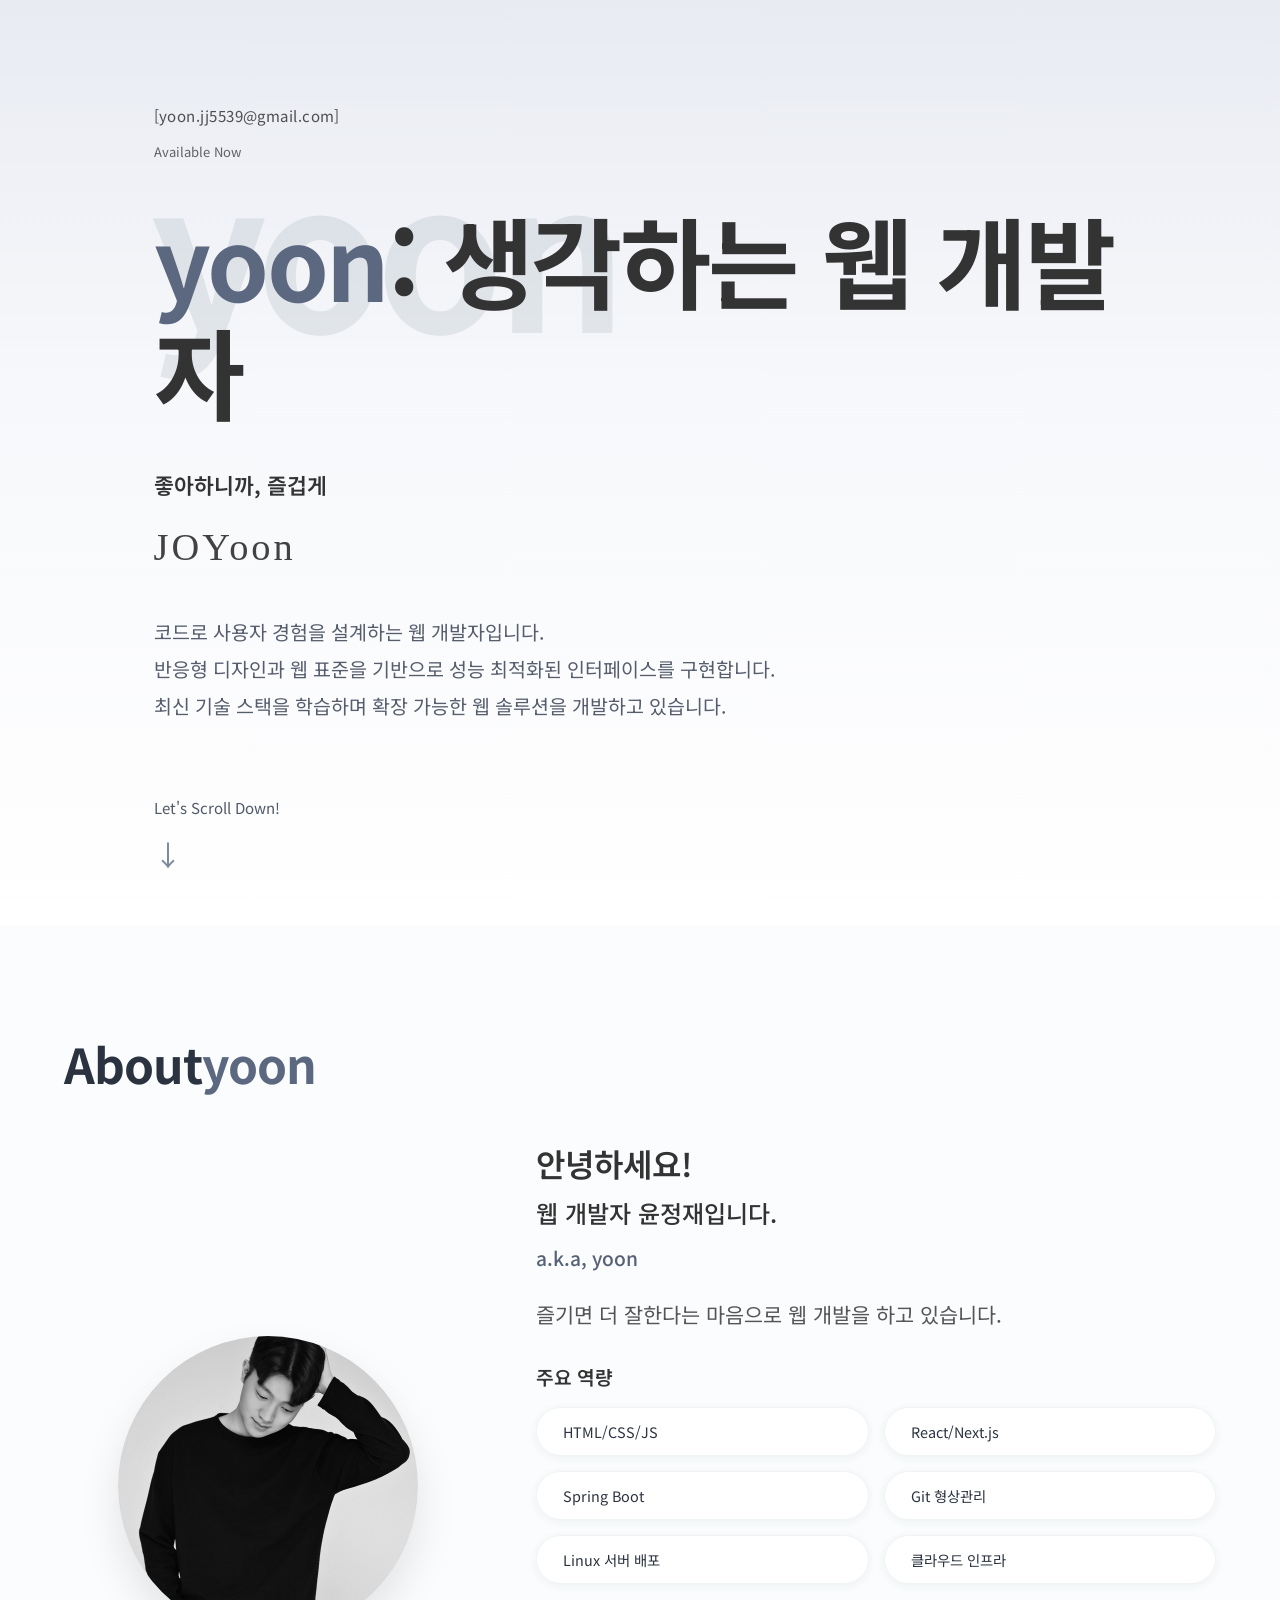
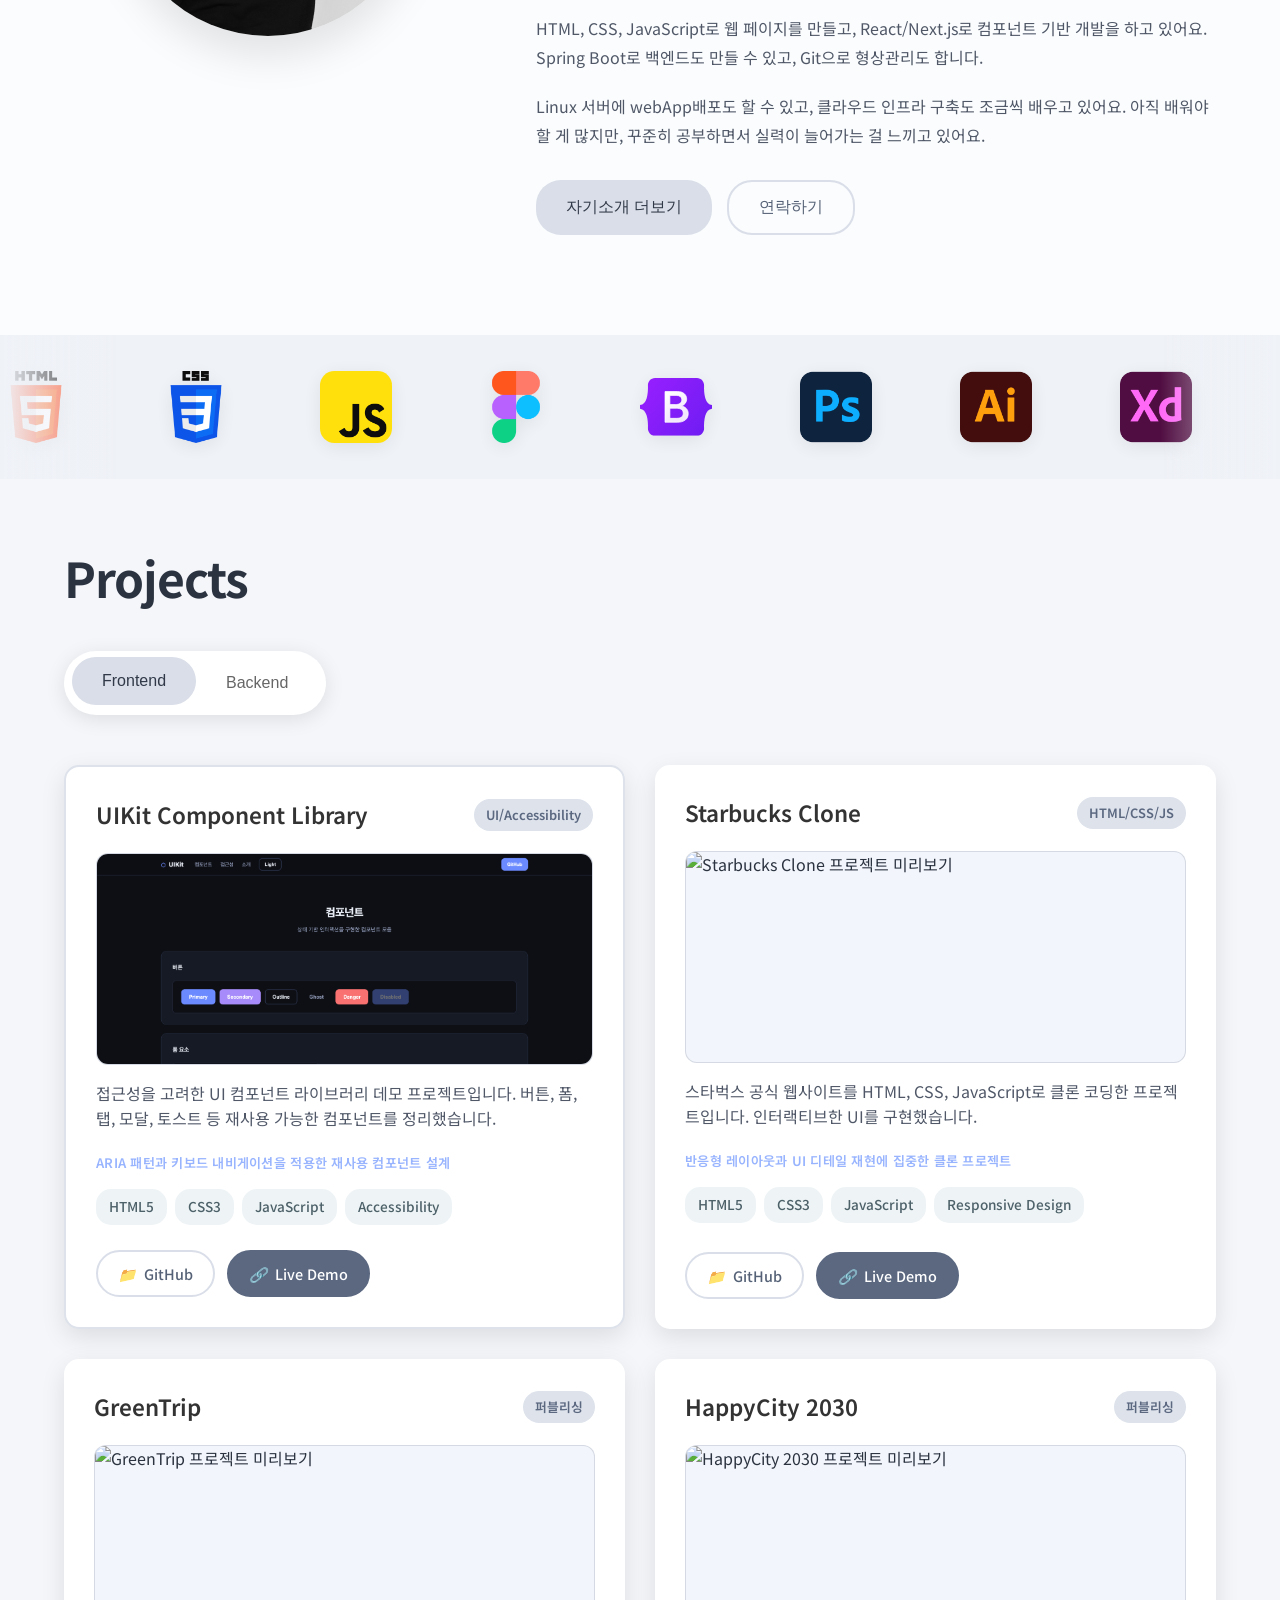
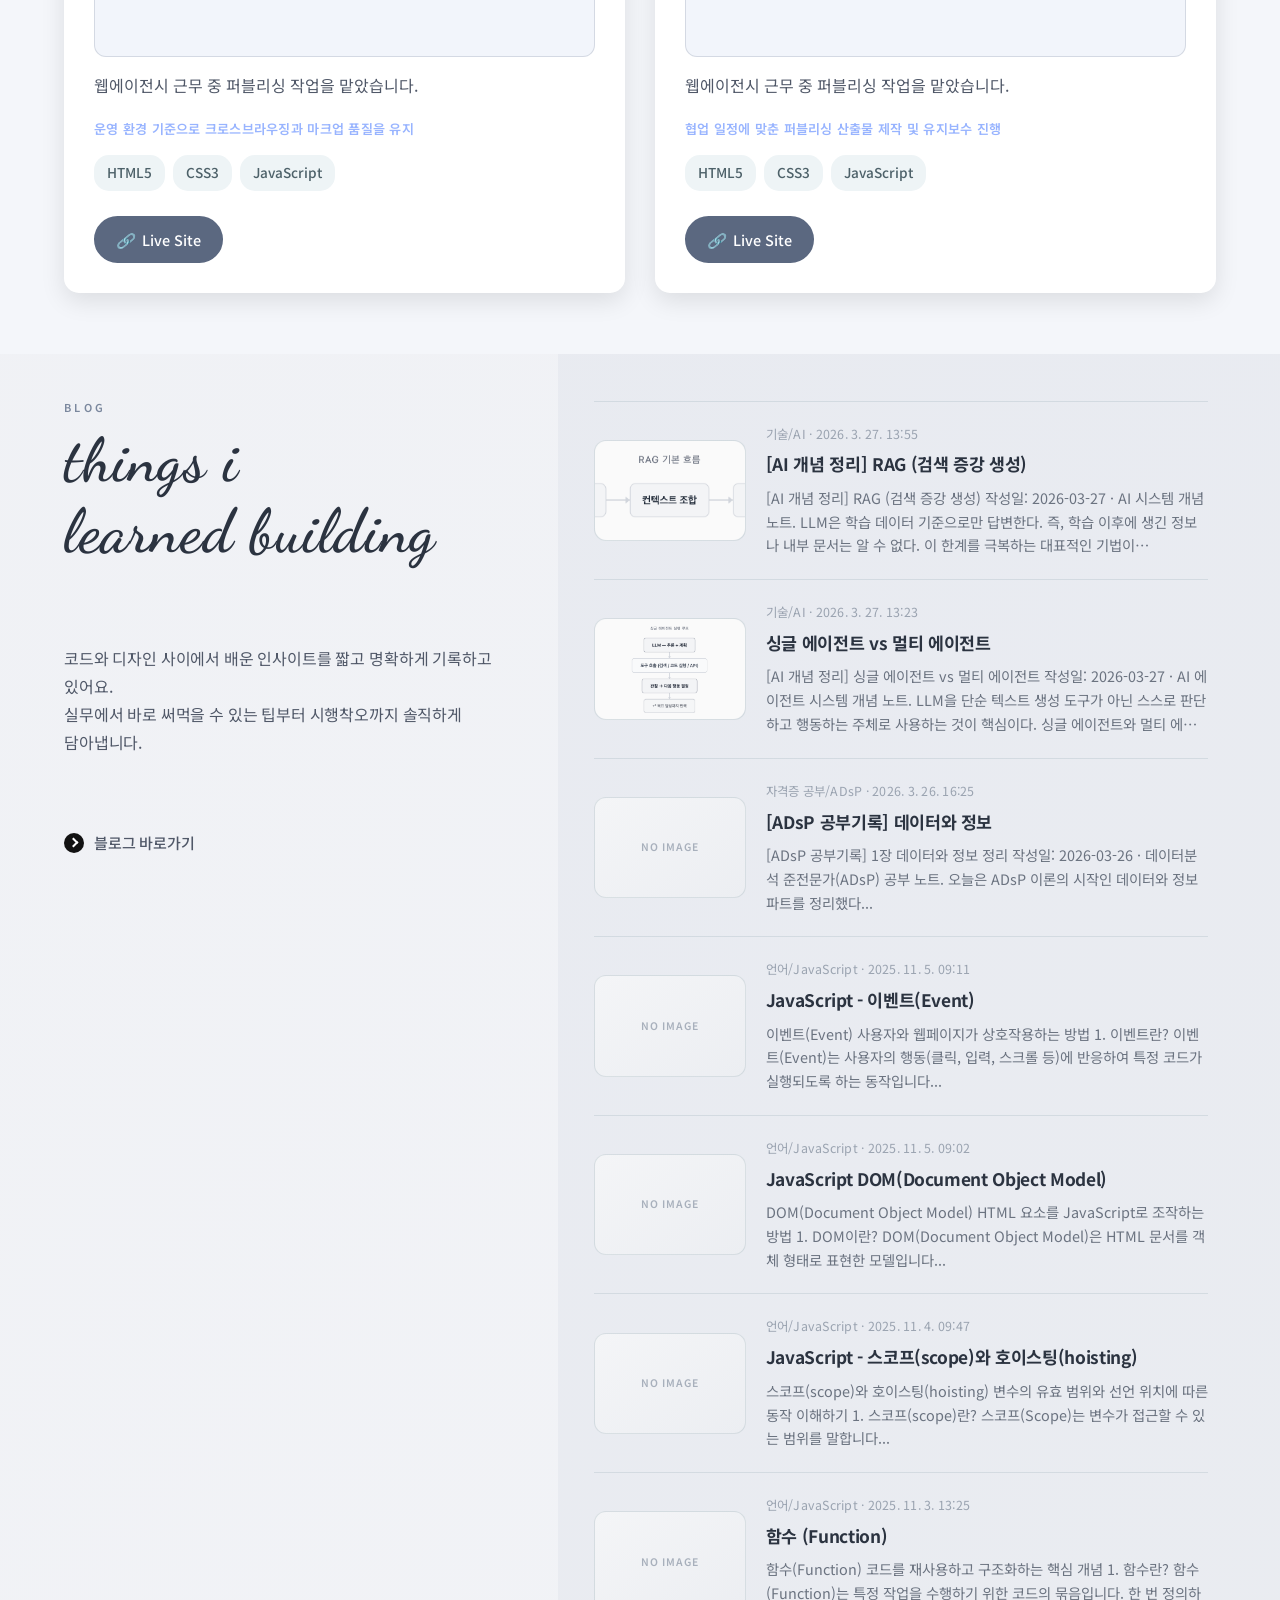
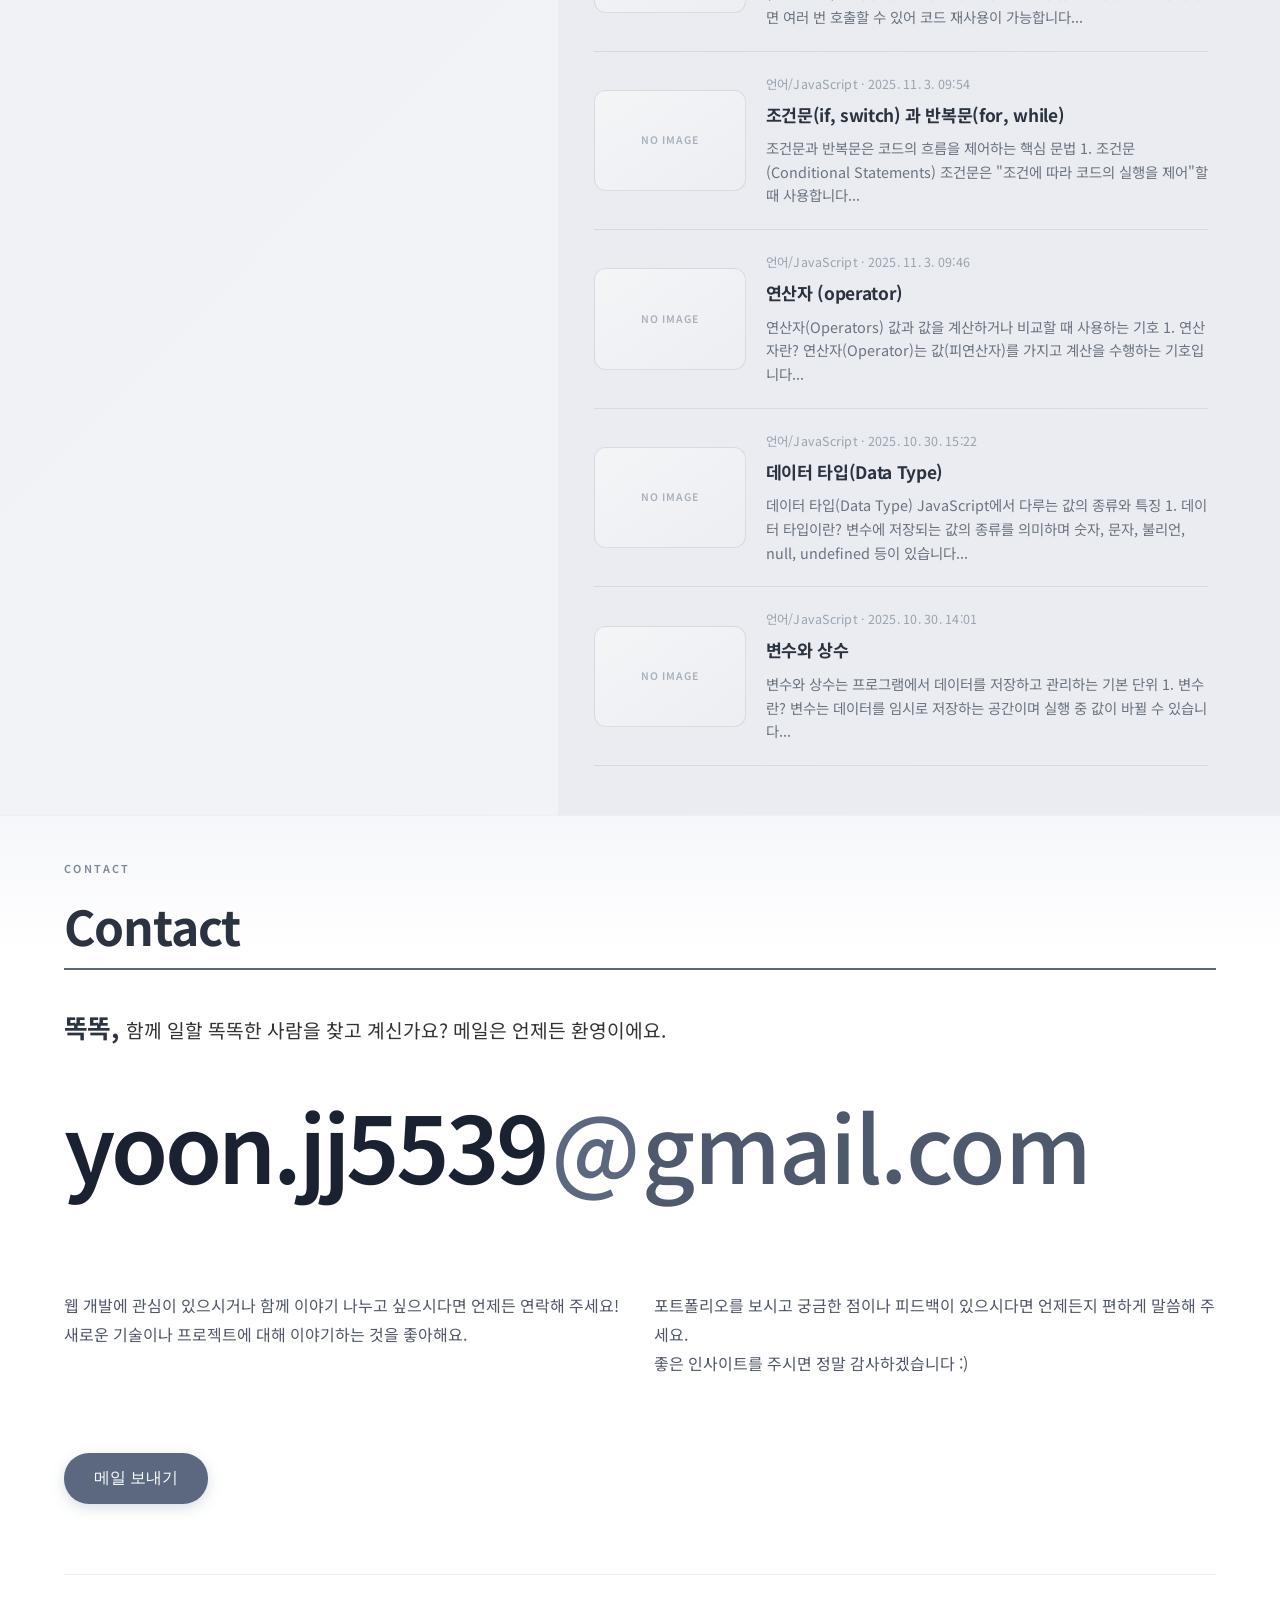
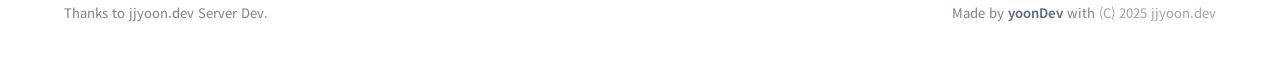
==== index.html @ daaf726d "오타 수정" ====
<!DOCTYPE html>
<html lang="ko">

<head>
  <meta charset="UTF-8">
  <meta name="viewport" content="width=device-width, initial-scale=1.0">
  <title>YoonJJ Web Profile</title>
  <link rel="stylesheet" href="assets/css/reset.css">
  <link rel="stylesheet" href="assets/css/style.css">
  <link
    href="https://fonts.googleapis.com/css2?family=Dancing+Script:wght@500;600;700&family=Noto+Sans+KR:wght@300;400;500;700&family=Playfair+Display:wght@400;600;700&display=swap"
    rel="stylesheet">
</head>

<body>
  <!-- Hero Section -->
  <section class="hero">
    <div class="container">
      <div class="hero-content">
        <div class="email">[yoon.jj5539@gmail.com]</div>
        <div class="availability">Available Now</div>

        <h1 class="main-title">
          <span class="name">yoon</span>: 생각하는 웹 개발자
        </h1>

        <div class="subtitle">
          <strong>좋아하니까, 즐겁게</strong>
          <div class="logo">JOYoon</div>
        </div>

        <p class="description">
          코드로 사용자 경험을 설계하는 웹 개발자입니다.<br>
          반응형 디자인과 웹 표준을 기반으로 성능 최적화된 인터페이스를 구현합니다.<br>
          최신 기술 스택을 학습하며 확장 가능한 웹 솔루션을 개발하고 있습니다.
        </p>

        <div class="scroll-indicator">
          <span>Let's Scroll Down!</span>
          <div class="scroll-arrow">↓</div>
        </div>
      </div>
    </div>
  </section>

  <!-- About Section -->
  <section class="about" id="about">
    <div class="container">
      <div class="section-header">
        <h2>About<span class="highlight">yoon</span></h2>
      </div>

      <div class="about-content">
        <div class="about-image">
          <div class="profile-image">
            <img src="assets/images/profile/main_img01.jpeg" alt="Profile Image" />
            <div class="image-overlay"></div>
          </div>
        </div>

        <div class="about-text">
          <div class="intro-header">
            <h3>안녕하세요!</h3>
            <h4>웹 개발자 윤정재입니다.</h4>
            <p class="nickname">a.k.a, yoon</p>
          </div>

          <p class="main-description">즐기면 더 잘한다는 마음으로 웹 개발을 하고 있습니다.</p>

          <div class="skills-section">
            <h4>주요 역량</h4>
            <div class="skills-grid">
              <div class="skill-item">
                <span class="skill-icon"></span>
                <span>HTML/CSS/JS</span>
              </div>
              <div class="skill-item">
                <span class="skill-icon"></span>
                <span>React/Next.js</span>
              </div>
              <div class="skill-item">
                <span class="skill-icon"></span>
                <span>Spring Boot</span>
              </div>
              <div class="skill-item">
                <span class="skill-icon"></span>
                <span>Git 형상관리</span>
              </div>
              <div class="skill-item">
                <span class="skill-icon"></span>
                <span>Linux 서버 배포</span>
              </div>
              <div class="skill-item">
                <span class="skill-icon"></span>
                <span>클라우드 인프라</span>
              </div>
            </div>
          </div>

          <p class="description">HTML, CSS, JavaScript로 웹 페이지를 만들고, React/Next.js로 컴포넌트 기반 개발을 하고 있어요. Spring Boot로 백엔드도
            만들 수 있고, Git으로 형상관리도 합니다.</p>

          <p class="description">Linux 서버에 webApp배포도 할 수 있고, 클라우드 인프라 구축도 조금씩 배우고 있어요. 아직 배워야 할 게 많지만, 꾸준히 공부하면서 실력이
            늘어가는 걸 느끼고 있어요.</p>

          <div class="action-buttons">
            <button class="read-more">자기소개 더보기</button>
            <button class="contact-me">연락하기</button>
          </div>
        </div>
      </div>
    </div>
  </section>

  <!-- Framework Marquee Section -->
  <section class="framework-marquee" aria-label="Framework and tools">
    <div class="marquee-track">
      <div class="marquee-content">
        <img src="assets/images/about/about_img_01.svg" alt="Framework icon 1">
        <img src="assets/images/about/about_img_02.svg" alt="Framework icon 2">
        <img src="assets/images/about/about_img_03.svg" alt="Framework icon 3">
        <img src="assets/images/about/about_img_04.svg" alt="Framework icon 4">
        <img src="assets/images/about/about_img_05.svg" alt="Framework icon 5">
        <img src="assets/images/about/about_img_06.svg" alt="Framework icon 6">
        <img src="assets/images/about/about_img_07.svg" alt="Framework icon 7">
        <img src="assets/images/about/about_img_08.svg" alt="Framework icon 8">
        <img src="assets/images/about/about_img_09.svg" alt="Framework icon 9">
        <img src="assets/images/about/about_img_10.svg" alt="Framework icon 10">
        <img src="assets/images/about/about_img_11.svg" alt="Framework icon 11">
        <img src="assets/images/about/about_img_12.svg" alt="Framework icon 12">
        <img src="assets/images/about/about_img_13.svg" alt="Framework icon 13">
        <img src="assets/images/about/about_img_14.svg" alt="Framework icon 14">
        <img src="assets/images/about/about_img_15.svg" alt="Framework icon 15">
        <img src="assets/images/about/about_img_16.svg" alt="Framework icon 16">
        <img src="assets/images/about/about_img_17.svg" alt="Framework icon 17">
        <img src="assets/images/about/about_img_18.svg" alt="Framework icon 18">
        <img src="assets/images/about/about_img_19.svg" alt="Framework icon 19">
        <img src="assets/images/about/about_img_20.svg" alt="Framework icon 20">
        <img src="assets/images/about/about_img_21.svg" alt="Framework icon 21">
        <img src="assets/images/about/about_img_22.svg" alt="Framework icon 22">
      </div>
      <div class="marquee-content" aria-hidden="true">
        <img src="assets/images/about/about_img_01.svg" alt="">
        <img src="assets/images/about/about_img_02.svg" alt="">
        <img src="assets/images/about/about_img_03.svg" alt="">
        <img src="assets/images/about/about_img_04.svg" alt="">
        <img src="assets/images/about/about_img_05.svg" alt="">
        <img src="assets/images/about/about_img_06.svg" alt="">
        <img src="assets/images/about/about_img_07.svg" alt="">
        <img src="assets/images/about/about_img_08.svg" alt="">
        <img src="assets/images/about/about_img_09.svg" alt="">
        <img src="assets/images/about/about_img_10.svg" alt="">
        <img src="assets/images/about/about_img_11.svg" alt="">
        <img src="assets/images/about/about_img_12.svg" alt="">
        <img src="assets/images/about/about_img_13.svg" alt="">
        <img src="assets/images/about/about_img_14.svg" alt="">
        <img src="assets/images/about/about_img_15.svg" alt="">
        <img src="assets/images/about/about_img_16.svg" alt="">
        <img src="assets/images/about/about_img_17.svg" alt="">
        <img src="assets/images/about/about_img_18.svg" alt="">
        <img src="assets/images/about/about_img_19.svg" alt="">
        <img src="assets/images/about/about_img_20.svg" alt="">
        <img src="assets/images/about/about_img_21.svg" alt="">
        <img src="assets/images/about/about_img_22.svg" alt="">
      </div>
    </div>
  </section>

  <!-- Work Experience Section -->
  <section class="work" id="work">
    <div class="container">
      <div class="section-header">
        <h2>Projects</h2>
      </div>

      <div class="project-tabs">
        <div class="tab-buttons">
          <button class="tab-btn active" data-tab="frontend">Frontend</button>
          <button class="tab-btn" data-tab="backend">Backend</button>
        </div>

        <div class="tab-content">
          <!-- Frontend Projects -->
          <div class="tab-panel active" id="frontend">
            <div class="project-grid">

              <div class="project-card featured">
                <div class="project-header">
                  <h3>UIKit Component Library</h3>
                  <div class="project-badge">UI/Accessibility</div>
                </div>
                <div class="project-media project-media-top">
                  <img src="assets/images/projects/project_img1.png" alt="UIKit Component Library 프로젝트 미리보기">
                </div>
                <p class="project-description">접근성을 고려한 UI 컴포넌트 라이브러리 데모 프로젝트입니다. 버튼, 폼, 탭, 모달, 토스트 등 재사용 가능한 컴포넌트를
                  정리했습니다.</p>
                <p class="project-impact">ARIA 패턴과 키보드 내비게이션을 적용한 재사용 컴포넌트 설계</p>
                <div class="project-tech">
                  <span class="tech-tag">HTML5</span>
                  <span class="tech-tag">CSS3</span>
                  <span class="tech-tag">JavaScript</span>
                  <span class="tech-tag">Accessibility</span>
                </div>
                <div class="project-links">
                  <a href="https://github.com/yoonJJ/uikit" target="_blank" rel="noopener noreferrer"
                    class="project-link">
                    <i class="icon-github"></i> GitHub
                  </a>
                  <a href="../UIKit/index.html" target="_blank" rel="noopener noreferrer" class="project-link">
                    <i class="icon-external"></i> Live Demo
                  </a>
                </div>
              </div>

              <div class="project-card">
                <div class="project-header">
                  <h3>Starbucks Clone</h3>
                  <div class="project-badge">HTML/CSS/JS</div>
                </div>
                <div class="project-media project-media-top">
                  <img src="assets/images/projects/project_img2.png" alt="Starbucks Clone 프로젝트 미리보기">
                </div>
                <p class="project-description">스타벅스 공식 웹사이트를 HTML, CSS, JavaScript로 클론 코딩한 프로젝트입니다. 인터랙티브한 UI를 구현했습니다.
                </p>
                <p class="project-impact">반응형 레이아웃과 UI 디테일 재현에 집중한 클론 프로젝트</p>
                <div class="project-tech">
                  <span class="tech-tag">HTML5</span>
                  <span class="tech-tag">CSS3</span>
                  <span class="tech-tag">JavaScript</span>
                  <span class="tech-tag">Responsive Design</span>
                </div>
                <div class="project-links">
                  <a href="https://github.com/yoonJJ/starbucks" target="_blank" rel="noopener noreferrer"
                    class="project-link">
                    <i class="icon-github"></i> GitHub
                  </a>
                  <a href="https://yoonjj.github.io/starbucks/" target="_blank" rel="noopener noreferrer"
                    class="project-link">
                    <i class="icon-external"></i> Live Demo
                  </a>
                </div>
              </div>

              <div class="project-card">
                <div class="project-header">
                  <h3>GreenTrip</h3>
                  <div class="project-badge">퍼블리싱</div>
                </div>
                <div class="project-media project-media-top">
                  <img src="assets/images/projects/project_img3.png" alt="GreenTrip 프로젝트 미리보기">
                </div>
                <p class="project-description">웹에이전시 근무 중 퍼블리싱 작업을 맡았습니다.</p>
                <p class="project-impact">운영 환경 기준으로 크로스브라우징과 마크업 품질을 유지</p>
                <div class="project-tech">
                  <span class="tech-tag">HTML5</span>
                  <span class="tech-tag">CSS3</span>
                  <span class="tech-tag">JavaScript</span>
                </div>
                <div class="project-links">
                  <a href="https://greentrip.kr" target="_blank" rel="noopener noreferrer" class="project-link">
                    <i class="icon-external"></i> Live Site
                  </a>
                </div>
              </div>

              <div class="project-card">
                <div class="project-header">
                  <h3>HappyCity 2030</h3>
                  <div class="project-badge">퍼블리싱</div>
                </div>
                <div class="project-media project-media-top">
                  <img src="assets/images/projects/project_img4.png" alt="HappyCity 2030 프로젝트 미리보기">
                </div>
                <p class="project-description">웹에이전시 근무 중 퍼블리싱 작업을 맡았습니다.</p>
                <p class="project-impact">협업 일정에 맞춘 퍼블리싱 산출물 제작 및 유지보수 진행</p>
                <div class="project-tech">
                  <span class="tech-tag">HTML5</span>
                  <span class="tech-tag">CSS3</span>
                  <span class="tech-tag">JavaScript</span>
                </div>
                <div class="project-links">
                  <a href="https://happycity2030.co.kr" target="_blank" rel="noopener noreferrer" class="project-link">
                    <i class="icon-external"></i> Live Site
                  </a>
                </div>
              </div>
            </div>
          </div>

          <!-- Backend Projects -->
          <div class="tab-panel" id="backend">
            <div class="project-grid">

              <div class="project-card">
                <div class="project-header">
                  <h3>TodoList</h3>
                  <div class="project-badge">Spring Boot</div>
                </div>
                <div class="project-media project-media-top">
                  <img src="assets/images/projects/project_img5.png" alt="TodoList 프로젝트 미리보기">
                </div>
                <p class="project-description">Spring Boot와 JdbcTemplate, H2 인메모리 DB를 사용한 CRUD 기능이 구현된 할일 관리 웹
                  애플리케이션입니다.</p>
                <p class="project-impact">백엔드 기본 아키텍처와 데이터 흐름을 실전 형태로 구현</p>
                <div class="project-tech">
                  <span class="tech-tag">Java 21</span>
                  <span class="tech-tag">Spring Boot 3.5.7</span>
                  <span class="tech-tag">JdbcTemplate</span>
                  <span class="tech-tag">H2 Database</span>
                  <span class="tech-tag">Thymeleaf</span>
                  <span class="tech-tag">JavaScript</span>
                </div>
                <div class="project-links">
                  <a href="https://github.com/yoonJJ/todoList" target="_blank" rel="noopener noreferrer"
                    class="project-link">
                    <i class="icon-github"></i> GitHub
                  </a>
                  <button type="button" class="project-link open-portfolio-modal"
                    data-src="pages/portfolio/todoList_portfolio.html"
                    data-title="TodoList Backend Demo"
                    aria-label="TodoList 라이브 데모 열기">
                    <i class="icon-external"></i> Live Demo
                  </button>
                </div>
              </div>

              <div class="project-card">
                <div class="project-header">
                  <h3>IT 자격증 AI 학습 플랫폼</h3>
                  <div class="project-badge">AI / Full-Stack</div>
                </div>
                <div class="project-media project-media-top">
                  <img src="assets/images/projects/project_img6.png" alt="IT 자격증 AI 학습 플랫폼 프로젝트 미리보기">
                </div>
                <p class="project-description">PDF 업로드 기반 RAG 파이프라인으로 자격증 문제를 자동 생성하고, 시험/오답노트/AI 튜터를 제공하는 학습 플랫폼입니다.</p>
                <div class="project-tech">
                  <span class="tech-tag">React</span>
                  <span class="tech-tag">React Router</span>
                  <span class="tech-tag">Vite</span>
                  <span class="tech-tag">Tailwind CSS</span>
                  <span class="tech-tag">Node.js</span>
                  <span class="tech-tag">Express</span>
                  <span class="tech-tag">PostgreSQL</span>
                  <span class="tech-tag">pgvector</span>
                  <span class="tech-tag">Ollama</span>
                  <span class="tech-tag">gpt-oss:20b</span>
                  <span class="tech-tag">Redis</span>
                  <span class="tech-tag">Docker</span>
                </div>
                <div class="project-links">
                  <button type="button" class="project-link is-disabled" disabled aria-label="준비 중인 링크">
                    <i class="icon-github"></i> GitHub
                  </button>
                  <button type="button" class="project-link open-portfolio-modal"
                    data-src="pages/portfolio/ai_project_portfolio.html"
                    data-title="IT 자격증 AI 학습 플랫폼 Demo"
                    aria-label="AI 프로젝트 포트폴리오 데모 열기">
                    <i class="icon-external"></i> Live Demo
                  </button>
                </div>
              </div>
            </div>
          </div>

        </div>
      </div>
    </div>
  </section>

  <!-- Blog Section -->
  <section class="blog" id="blog">
    <div class="container blog-layout">
      <div class="blog-left">
        <div class="blog-intro">
          <p class="blog-kicker">Blog</p>
          <h2 class="blog-headline">
            <span class="blog-headline-line">things i</span>
            <span class="blog-headline-line">learned building</span>
          </h2>
        </div>

        <div class="blog-content">
          <p>코드와 디자인 사이에서 배운 인사이트를 짧고 명확하게 기록하고 있어요.<br>
            실무에서 바로 써먹을 수 있는 팁부터 시행착오까지 솔직하게 담아냅니다.</p>

          <a href="https://yoon-jj5539.tistory.com/" target="_blank" rel="noopener noreferrer" class="blog-link">
            <span class="blog-link-icon" aria-hidden="true">›</span>
            블로그 바로가기
          </a>
        </div>
      </div>

      <div class="blog-right">
        <div class="blog-feed">
          <article class="blog-item">
            <a class="blog-item-link" href="https://yoon-jj5539.tistory.com/12" target="_blank"
              rel="noopener noreferrer" aria-label="[AI 개념 정리] RAG (검색 증강 생성) 글 보기">
              <div class="blog-item-thumb" aria-hidden="true">
                <img src="assets/images/blog/blog_rag_flow.png" alt="RAG 기본 흐름 다이어그램">
              </div>
              <div class="blog-item-body">
                <p class="blog-date">기술/AI · 2026. 3. 27. 13:55</p>
                <h3>[AI 개념 정리] RAG (검색 증강 생성)</h3>
                <p class="blog-excerpt">[AI 개념 정리] RAG (검색 증강 생성) 작성일: 2026-03-27 · AI 시스템 개념 노트. LLM은 학습 데이터 기준으로만
                  답변한다. 즉, 학습 이후에 생긴 정보나 내부 문서는 알 수 없다. 이 한계를 극복하는 대표적인 기법이 RAG(Retrieval-Augmented Generation)다...</p>
              </div>
            </a>
          </article>
          <article class="blog-item">
            <a class="blog-item-link" href="https://yoon-jj5539.tistory.com/11" target="_blank"
              rel="noopener noreferrer" aria-label="싱글 에이전트 vs 멀티 에이전트 글 보기">
              <div class="blog-item-thumb" aria-hidden="true">
                <img src="assets/images/blog/blog_agent_loop.png" alt="싱글 에이전트 실행 루프 다이어그램">
              </div>
              <div class="blog-item-body">
                <p class="blog-date">기술/AI · 2026. 3. 27. 13:23</p>
                <h3>싱글 에이전트 vs 멀티 에이전트</h3>
                <p class="blog-excerpt">[AI 개념 정리] 싱글 에이전트 vs 멀티 에이전트 작성일: 2026-03-27 · AI 에이전트 시스템 개념 노트. LLM을 단순 텍스트
                  생성 도구가 아닌 스스로 판단하고 행동하는 주체로 사용하는 것이 핵심이다. 싱글 에이전트와 멀티 에이전트를 비교해 정리했다...</p>
              </div>
            </a>
          </article>
          <article class="blog-item">
            <a class="blog-item-link" href="https://yoon-jj5539.tistory.com/10" target="_blank" rel="noopener noreferrer"
              aria-label="[ADsP 공부기록] 데이터와 정보 글 보기">
              <div class="blog-item-thumb" aria-hidden="true">
                <span class="blog-item-thumb-placeholder">NO IMAGE</span>
              </div>
              <div class="blog-item-body">
                <p class="blog-date">자격증 공부/ADsP · 2026. 3. 26. 16:25</p>
                <h3>[ADsP 공부기록] 데이터와 정보</h3>
                <p class="blog-excerpt">[ADsP 공부기록] 1장 데이터와 정보 정리 작성일: 2026-03-26 · 데이터분석 준전문가(ADsP) 공부 노트. 오늘은 ADsP 이론의
                  시작인 데이터와 정보 파트를 정리했다...</p>
              </div>
            </a>
          </article>
          <article class="blog-item">
            <a class="blog-item-link" href="https://yoon-jj5539.tistory.com/9" target="_blank" rel="noopener noreferrer"
              aria-label="JavaScript - 이벤트(Event) 글 보기">
              <div class="blog-item-thumb" aria-hidden="true">
                <span class="blog-item-thumb-placeholder">NO IMAGE</span>
              </div>
              <div class="blog-item-body">
                <p class="blog-date">언어/JavaScript · 2025. 11. 5. 09:11</p>
                <h3>JavaScript - 이벤트(Event)</h3>
                <p class="blog-excerpt">이벤트(Event) 사용자와 웹페이지가 상호작용하는 방법 1. 이벤트란? 이벤트(Event)는 사용자의 행동(클릭, 입력, 스크롤 등)에
                  반응하여 특정 코드가 실행되도록 하는 동작입니다...</p>
              </div>
            </a>
          </article>
          <article class="blog-item">
            <a class="blog-item-link" href="https://yoon-jj5539.tistory.com/8" target="_blank" rel="noopener noreferrer"
              aria-label="JavaScript DOM(Document Object Model) 글 보기">
              <div class="blog-item-thumb" aria-hidden="true">
                <span class="blog-item-thumb-placeholder">NO IMAGE</span>
              </div>
              <div class="blog-item-body">
                <p class="blog-date">언어/JavaScript · 2025. 11. 5. 09:02</p>
                <h3>JavaScript DOM(Document Object Model)</h3>
                <p class="blog-excerpt">DOM(Document Object Model) HTML 요소를 JavaScript로 조작하는 방법 1. DOM이란? DOM(Document
                  Object Model)은 HTML 문서를 객체 형태로 표현한 모델입니다...</p>
              </div>
            </a>
          </article>
          <article class="blog-item">
            <a class="blog-item-link" href="https://yoon-jj5539.tistory.com/7" target="_blank" rel="noopener noreferrer"
              aria-label="JavaScript - 스코프(scope)와 호이스팅(hoisting) 글 보기">
              <div class="blog-item-thumb" aria-hidden="true">
                <span class="blog-item-thumb-placeholder">NO IMAGE</span>
              </div>
              <div class="blog-item-body">
                <p class="blog-date">언어/JavaScript · 2025. 11. 4. 09:47</p>
                <h3>JavaScript - 스코프(scope)와 호이스팅(hoisting)</h3>
                <p class="blog-excerpt">스코프(scope)와 호이스팅(hoisting) 변수의 유효 범위와 선언 위치에 따른 동작 이해하기 1. 스코프(scope)란?
                  스코프(Scope)는 변수가 접근할 수 있는 범위를 말합니다...</p>
              </div>
            </a>
          </article>
          <article class="blog-item">
            <a class="blog-item-link" href="https://yoon-jj5539.tistory.com/6" target="_blank" rel="noopener noreferrer"
              aria-label="함수 (Function) 글 보기">
              <div class="blog-item-thumb" aria-hidden="true">
                <span class="blog-item-thumb-placeholder">NO IMAGE</span>
              </div>
              <div class="blog-item-body">
                <p class="blog-date">언어/JavaScript · 2025. 11. 3. 13:25</p>
                <h3>함수 (Function)</h3>
                <p class="blog-excerpt">함수(Function) 코드를 재사용하고 구조화하는 핵심 개념 1. 함수란? 함수(Function)는 특정 작업을 수행하기 위한 코드의
                  묶음입니다. 한 번 정의하면 여러 번 호출할 수 있어 코드 재사용이 가능합니다...</p>
              </div>
            </a>
          </article>
          <article class="blog-item">
            <a class="blog-item-link" href="https://yoon-jj5539.tistory.com/5" target="_blank" rel="noopener noreferrer"
              aria-label="조건문(if, switch) 과 반복문(for, while) 글 보기">
              <div class="blog-item-thumb" aria-hidden="true">
                <span class="blog-item-thumb-placeholder">NO IMAGE</span>
              </div>
              <div class="blog-item-body">
                <p class="blog-date">언어/JavaScript · 2025. 11. 3. 09:54</p>
                <h3>조건문(if, switch) 과 반복문(for, while)</h3>
                <p class="blog-excerpt">조건문과 반복문은 코드의 흐름을 제어하는 핵심 문법 1. 조건문(Conditional Statements) 조건문은 "조건에 따라 코드의 실행을
                  제어"할 때 사용합니다...</p>
              </div>
            </a>
          </article>
          <article class="blog-item">
            <a class="blog-item-link" href="https://yoon-jj5539.tistory.com/4" target="_blank" rel="noopener noreferrer"
              aria-label="연산자 (operator) 글 보기">
              <div class="blog-item-thumb" aria-hidden="true">
                <span class="blog-item-thumb-placeholder">NO IMAGE</span>
              </div>
              <div class="blog-item-body">
                <p class="blog-date">언어/JavaScript · 2025. 11. 3. 09:46</p>
                <h3>연산자 (operator)</h3>
                <p class="blog-excerpt">연산자(Operators) 값과 값을 계산하거나 비교할 때 사용하는 기호 1. 연산자란? 연산자(Operator)는 값(피연산자)를 가지고
                  계산을 수행하는 기호입니다...</p>
              </div>
            </a>
          </article>
          <article class="blog-item">
            <a class="blog-item-link" href="https://yoon-jj5539.tistory.com/3" target="_blank" rel="noopener noreferrer"
              aria-label="데이터 타입(Data Type) 글 보기">
              <div class="blog-item-thumb" aria-hidden="true">
                <span class="blog-item-thumb-placeholder">NO IMAGE</span>
              </div>
              <div class="blog-item-body">
                <p class="blog-date">언어/JavaScript · 2025. 10. 30. 15:22</p>
                <h3>데이터 타입(Data Type)</h3>
                <p class="blog-excerpt">데이터 타입(Data Type) JavaScript에서 다루는 값의 종류와 특징 1. 데이터 타입이란? 변수에 저장되는 값의 종류를 의미하며
                  숫자, 문자, 불리언, null, undefined 등이 있습니다...</p>
              </div>
            </a>
          </article>
          <article class="blog-item">
            <a class="blog-item-link" href="https://yoon-jj5539.tistory.com/2" target="_blank" rel="noopener noreferrer"
              aria-label="변수와 상수 글 보기">
              <div class="blog-item-thumb" aria-hidden="true">
                <span class="blog-item-thumb-placeholder">NO IMAGE</span>
              </div>
              <div class="blog-item-body">
                <p class="blog-date">언어/JavaScript · 2025. 10. 30. 14:01</p>
                <h3>변수와 상수</h3>
                <p class="blog-excerpt">변수와 상수는 프로그램에서 데이터를 저장하고 관리하는 기본 단위 1. 변수란? 변수는 데이터를 임시로 저장하는 공간이며 실행 중 값이 바뀔 수
                  있습니다...</p>
              </div>
            </a>
          </article>
        </div>
      </div>
    </div>
  </section>

  <div class="contact-footer-block">
    <!-- Contact Section -->
    <section class="contact" id="contact">
      <div class="container">
        <div class="section-header contact-section-head">
          <p class="contact-kicker">CONTACT</p>
          <h2>Contact</h2>
        </div>

        <div class="contact-content">
          <p><span class="contact-lead-word">똑똑,</span> 함께 일할 똑똑한 사람을 찾고 계신가요? 메일은 언제든 환영이에요.</p>

          <div class="email-display">
            <a href="mailto:yoon.jj5539@gmail.com" class="email-link" aria-label="이메일 보내기: yoon.jj5539@gmail.com">
              <span class="email-local">yoon.jj5539</span><span class="email-at">@</span><span
                class="email-domain">gmail.com</span>
            </a>
          </div>

          <div class="contact-description">
            <p>웹 개발에 관심이 있으시거나 함께 이야기 나누고 싶으시다면 언제든 연락해 주세요!<br>새로운 기술이나 프로젝트에 대해 이야기하는 것을 좋아해요.</p>

            <p>포트폴리오를 보시고 궁금한 점이나 피드백이 있으시다면 언제든지 편하게 말씀해 주세요.<br>좋은 인사이트를 주시면 정말 감사하겠습니다 :)</p>
          </div>

          <button class="contact-button">메일 보내기</button>
        </div>
      </div>
    </section>

    <!-- Footer -->
    <footer class="footer">
      <div class="container">
        <div class="footer-content">
          <p class="footer-line footer-line--thanks">Thanks to jjyoon.dev Server Dev.</p>
          <p class="footer-line footer-line--credit">Made by <span class="footer-highlight">yoonDev</span> with <span
              class="footer-copy">(C) 2025 jjyoon.dev</span></p>
        </div>
      </div>
    </footer>
  </div>

  <!-- Modal -->
  <div id="aboutModal" class="modal" role="dialog" aria-modal="true" aria-labelledby="aboutModalTitle">
    <div class="modal-content">
      <div class="modal-header">
        <p class="modal-kicker">ABOUT YOON</p>
        <h2 id="aboutModalTitle">자기소개</h2>
        <button type="button" class="close" aria-label="모달 닫기">×</button>
      </div>
      <div class="modal-body">
        <div class="modal-section">
          <h3>기술 스택</h3>
          <div class="tech-stack">
            <div class="tech-category">
              <h4>Frontend</h4>
              <ul>
                <li>HTML5, CSS3, JavaScript (ES6+)</li>
                <li>React, Next.js, TypeScript</li>
                <li>반응형 레이아웃 / 웹 표준 / 접근성</li>
                <li>UI 컴포넌트 구조화 및 인터랙션 구현</li>
              </ul>
            </div>
            <div class="tech-category">
              <h4>Backend & Tools</h4>
              <ul>
                <li>Java, Spring Boot, JdbcTemplate, H2</li>
                <li>Git, GitHub, Figma</li>
                <li>Linux 서버 배포 경험</li>
              </ul>
            </div>
          </div>
        </div>

        <div class="modal-section">
          <h3>작업 방식</h3>
          <ul class="experience-list">
            <li>기획 의도를 시각적으로 명확한 UI로 구현합니다.</li>
            <li>컴포넌트 단위로 구조화해 재사용성과 유지보수를 높입니다.</li>
            <li>반응형/크로스브라우징 기준으로 마크업 품질을 점검합니다.</li>
            <li>성능과 접근성을 함께 고려해 사용자 경험을 개선합니다.</li>
            <li>작업 근거와 회고를 기록해 다음 작업에 빠르게 반영합니다.</li>
          </ul>
        </div>

        <div class="modal-section">
          <h3>자격증</h3>
          <ul class="experience-list">
            <li>GTQ(그래픽기술자격) - 2017년 10월 28일</li>
          </ul>
        </div>

        <div class="modal-section">
          <h3>한 줄 소개</h3>
          <p>좋아하니까, 즐겁게 만든다는 태도로 사용자에게 오래 남는 화면을 만듭니다. 작은 디테일을 놓치지 않고, 화면의 완성도와 코드의 유지보수성을 함께 챙기는 개발자를 지향합니다.</p>
        </div>
      </div>
    </div>
  </div>

  <div id="portfolioModal" class="modal" role="dialog" aria-modal="true" aria-labelledby="portfolioModalTitle">
    <div class="modal-content portfolio-modal-content">
      <div class="modal-header">
        <p class="modal-kicker">LIVE DEMO</p>
        <h2 id="portfolioModalTitle">Project Demo</h2>
        <button type="button" class="close close-portfolio" aria-label="모달 닫기">×</button>
      </div>
      <div class="portfolio-frame-wrap">
        <iframe id="portfolioFrame" src="" title="Portfolio Live Demo" loading="lazy"></iframe>
      </div>
    </div>
  </div>

  <script src="assets/js/main.js"></script>
</body>

</html>
---- assets/css/style.css ----
/* ----- Global / Layout ----- */
body {color: var(--text-heading);}

.container {width: 100%; max-width: none; margin: 0 auto; padding-left: clamp(40px, 5vw, 88px); padding-right: clamp(40px, 5vw, 88px);}

/* ----- Hero Section ----- */
.hero {padding-left: clamp(56px, 7vw, 120px); padding-right: clamp(56px, 7vw, 120px); min-height: 100vh; display: flex; align-items: flex-start; justify-content: flex-start; padding-top: clamp(48px, 10vh, 100px); padding-bottom: 48px; box-sizing: border-box; background: linear-gradient(to bottom, #e8ebf2 0%, #f7f8fb 42%, #ffffff 100%); color: #333; text-align: left; position: relative;}
.hero-content {max-width: none; width: 100%; margin: 0; position: relative; padding-top: clamp(8px, 1.5vh, 20px);}
.hero-content::before {content: "yoon"; position: absolute; top: -10px; left: -4px; font-size: clamp(7rem, 16vw, 14rem); font-weight: 700; color: rgba(79, 111, 125, 0.12); letter-spacing: -0.04em; z-index: 0; pointer-events: none;}
.hero-content > * {position: relative; z-index: 1;}
.email {font-size: 15px; margin-bottom: 14px; opacity: 0.85; letter-spacing: 0.03em;}
.availability {font-size: 13px; margin-bottom: 42px; opacity: 0.75; animation: pulse 2s infinite;}

@keyframes pulse {
    0% {opacity: 0.7; transform: scale(1);}
    50% {opacity: 1; transform: scale(1.05);}
    100% {opacity: 0.7; transform: scale(1);}
}


.main-title {font-size: clamp(3.3rem, 8.6vw, 6.2rem); font-weight: 700; margin-bottom: 32px; line-height: 1.12; letter-spacing: -0.025em; padding-bottom: 0.1em; clip-path: inset(0 100% 0 0); opacity: 0; animation: mainTitleReveal 1.05s cubic-bezier(0.22, 1, 0.36, 1) 0.18s forwards;}
.name {color: var(--brand);}
.subtitle {margin-bottom: 36px;}
.subtitle strong {font-size: 1.35rem; display: block; margin-bottom: 14px; font-weight: 600;}
.logo {font-size: 2.4rem; font-weight: 300; letter-spacing: 3px; opacity: 0.92; font-family: 'Comic Sans MS', cursive;}

/* 히어로 본문만 넓·크게 (About 등 다른 .description은 아래 공통 규칙 유지) */
.hero .description {font-size: 1.22rem; margin-bottom: 56px; opacity: 0.96; line-height: 1.88; color: var(--text-body); max-width: min(58rem, 100%);}

.scroll-indicator {position: relative; left: 0; bottom: auto; transform: none; text-align: left; display: inline-block; margin-top: 16px; animation: bounceLeft 2s infinite;}
.scroll-indicator span {display: block; font-size: 15px; margin-bottom: 12px; color: var(--text-body);}
.scroll-arrow {font-size: 28px; color: var(--brand-muted);}

@keyframes bounceLeft {
    0%, 20%, 50%, 80%, 100% {transform: translateY(0);}
    40% {transform: translateY(-10px);}
    60% {transform: translateY(-5px);}
}

@keyframes bounce {
    0%, 20%, 50%, 80%, 100% {transform: translateX(-50%) translateY(0);}
    40% {transform: translateX(-50%) translateY(-10px);}
    60% {transform: translateX(-50%) translateY(-5px);}
}

@keyframes mainTitleReveal {
    from {
        clip-path: inset(0 100% 0 0);
        opacity: 0.2;
    } to {
        clip-path: inset(0 0 0 0);
        opacity: 1;
    }
}

/* ----- Shared Section Styles / Reveal ----- */
section {padding: 100px 0;}
.section-header {text-align: center; margin-bottom: 60px;}
.section-header h2 {font-size: 3rem; font-weight: 700; margin-bottom: 20px; color: var(--text-heading); letter-spacing: -0.02em;}
.highlight {color: var(--brand);}

.reveal-item {opacity: 0; transform: translateY(26px); transition: opacity 0.7s ease, transform 0.7s cubic-bezier(0.22, 1, 0.36, 1);
    transition-delay: var(--reveal-delay, 0s); will-change: opacity, transform;}
.reveal-left {transform: translateX(-44px);}
.reveal-right {transform: translateX(44px);}
.reveal-zoom {transform: scale(0.96);}

section.visible .reveal-item {opacity: 1; transform: translate(0, 0) scale(1);}

/* ----- About Section ----- */
.about {background-color: #fafcfd; min-height: 100vh; display: flex; align-items: center;}
.about .container {width: 100%; max-width: none; padding-left: clamp(40px, 5vw, 88px); padding-right: clamp(40px, 5vw, 88px);}
.about-content {display: grid; grid-template-columns: minmax(280px, 0.9fr) minmax(0, 1.5fr); gap: clamp(40px, 5vw, 72px); align-items: center; width: 100%; max-width: none; margin: 0;}
.about-image {display: flex; justify-content: center;}

.profile-image {position: relative; width: 300px; height: 300px; border-radius: 50%; overflow: hidden; box-shadow: 0 20px 40px rgba(0,0,0,0.1); transition: all 0.3s ease;}
.profile-image:hover {transform: scale(1.05); box-shadow: 0 25px 50px rgba(0,0,0,0.15);}
.profile-image img {width: 100%; height: 100%; object-fit: cover; transition: all 0.3s ease;}
.image-overlay {position: absolute; top: 0; left: 0; right: 0; bottom: 0; background: linear-gradient(135deg, rgba(79, 111, 125, 0.18), rgba(107, 138, 150, 0.12)); opacity: 0; transition: all 0.3s ease;}
.profile-image:hover .image-overlay {opacity: 1;}
.about-text {text-align: left;}
.intro-header h3 {font-size: 2rem; font-weight: 600; margin-bottom: 5px; color: #333;}
.intro-header h4 {font-size: 1.5rem; font-weight: 500; margin-bottom: 10px; color: #333;}
.nickname {font-size: 1.2rem; color: var(--accent-text); font-weight: 500; margin-bottom: 25px;}
.main-description {font-size: 1.3rem; color: #555; margin-bottom: 30px; line-height: 1.6;}
.skills-section {margin-bottom: 30px;}
.skills-section h4 {font-size: 1.2rem; color: #333; margin-bottom: 15px; font-weight: 600;}
.skills-grid {display: grid; grid-template-columns: repeat(2, 1fr); gap: 15px;}
.skill-item {display: flex; align-items: center; gap: 10px; padding: 12px 16px; background: #fff; border-radius: 25px; box-shadow: 0 2px 10px rgba(45, 74, 86, 0.06); border: 1px solid rgba(79, 111, 125, 0.08); transition: all 0.3s ease; font-size: 0.9rem;}
.skill-item:hover {transform: translateY(-2px); box-shadow: 0 6px 18px rgba(45, 74, 86, 0.1); border-color: rgba(79, 111, 125, 0.18);}
.skill-icon {font-size: 1.2rem;}
.description {font-size: 1rem; margin-bottom: 20px; line-height: 1.8; color: var(--text-body);}
.action-buttons {display: flex; gap: 15px; margin-top: 30px;}
.read-more, .contact-me {padding: 15px 30px; border-radius: 25px; font-size: 1rem; cursor: pointer; transition: all 0.3s ease; border: none; font-weight: 500;}
.read-more {background: var(--accent); color: var(--accent-strong);}
.read-more:hover {background: var(--accent-hover); transform: translateY(-2px);}
.contact-me {background: transparent; color: var(--accent-text); border: 2px solid var(--accent);}
.contact-me:hover {background: var(--accent); color: var(--accent-strong); transform: translateY(-2px);}

/* ----- Framework Marquee Section ----- */
.framework-marquee {padding: 36px 0; background: var(--brand-mist); overflow: hidden; position: relative;}
.framework-marquee::before,
.framework-marquee::after {content: ""; position: absolute; top: 0; bottom: 0; width: 120px; pointer-events: none; z-index: 2;}
.framework-marquee::before {left: 0; background: linear-gradient(to right, var(--brand-mist) 0%, rgba(232, 241, 244, 0) 100%);}
.framework-marquee::after {right: 0; background: linear-gradient(to left, var(--brand-mist) 0%, rgba(232, 241, 244, 0) 100%);}

.marquee-track {display: flex; width: fit-content; will-change: transform; animation: marqueeScroll 34s linear infinite;}
.marquee-content {display: flex; align-items: center; flex-shrink: 0; gap: 88px; padding-right: 88px;}
.marquee-content img {width: 72px; height: 72px; object-fit: contain; opacity: 0.95; filter: drop-shadow(0 4px 10px rgba(0, 0, 0, 0.08));}

@keyframes marqueeScroll {
    from {
        transform: translateX(0);
    } to {
        transform: translateX(-50%);
    }
}

/* ----- Work / Projects Section ----- */
.work {background-color: var(--accent-soft); padding: 60px 0;}
.about .section-header,
.work .section-header,
.contact .section-header {text-align: left; margin-bottom: 36px;}

/* Project */
.project-tabs {width: 100%; max-width: none; margin: 0;}
.tab-buttons {display: flex; justify-content: flex-start; margin-bottom: 50px; background: white; border-radius: 50px; padding: 8px; box-shadow: 0 4px 20px rgba(0,0,0,0.1); width: fit-content;}
.tab-btn {background: transparent; border: none; padding: 15px 30px; border-radius: 40px; font-size: 1rem; font-weight: 500; color: #666; cursor: pointer; transition: all 0.3s ease; position: relative; overflow: hidden;}
.tab-btn::before {content: ''; position: absolute; top: 0; left: -100%; width: 100%; height: 100%; background: var(--accent); transition: left 0.3s ease; z-index: -1;}
.tab-btn.active {color: var(--accent-strong); transform: translateY(-2px);}
.tab-btn.active::before {left: 0;}
.tab-btn:hover:not(.active) {color: var(--accent-text); transform: translateY(-1px);}

.tab-content {position: relative;}
.tab-panel {display: none; animation: fadeIn 0.5s ease-in-out;}
.tab-panel.active {display: block;}
@keyframes fadeIn {
    from {
        opacity: 0;
        transform: translateY(20px);
    } to {
        opacity: 1;
        transform: translateY(0);
    }
}

.project-grid {display: grid; grid-template-columns: repeat(auto-fit, minmax(400px, 1fr)); gap: 30px; margin-top: 20px;}
.project-card {background: white; border-radius: 15px; padding: 30px; box-shadow: 0 8px 25px rgba(0,0,0,0.1); transition: all 0.3s ease; position: relative; overflow: hidden; display: flex; flex-direction: column; min-height: 100%;}
.project-card::before {content: ''; position: absolute; top: 0; left: 0; width: 100%; height: 3px; background: linear-gradient(90deg, var(--brand) 0%, var(--brand-muted) 100%); transform: scaleX(0); transition: transform 0.35s ease;}
.project-card:hover {transform: translateY(-8px); box-shadow: 0 15px 35px rgba(0,0,0,0.15);}
.project-card:hover::before {transform: scaleX(1);}
.project-card.featured {border: 2px solid var(--brand-soft); background: #fff;}
.project-media {margin: 0 0 16px; border-radius: 12px; overflow: hidden; border: 1px solid rgba(91, 104, 128, 0.2); background: #f2f5fb;}
.project-media img {width: 100%; height: 210px; object-fit: cover; object-position: center center; display: block; transition: transform 0.35s ease;}
.project-media-top img {object-position: center top;}
.project-card:hover .project-media img {transform: scale(1.03);}
.project-header {display: flex; justify-content: space-between; align-items: center; margin-bottom: 20px;}
.project-header h3 {font-size: 1.4rem; font-weight: 600; color: #333; margin: 0;}
.project-badge {background: var(--brand-soft); color: var(--brand); padding: 6px 12px; border-radius: 20px; font-size: 0.8rem; font-weight: 600;}
.project-description {color: var(--text-body); line-height: 1.6; margin-bottom: 20px; font-size: 1rem;}
.project-impact {margin: 0 0 16px; font-size: 0.82rem; font-weight: 600; color: #98b4ff; letter-spacing: 0.02em;}
.project-tech {display: flex; flex-wrap: wrap; gap: 8px; margin-bottom: 25px;}
.tech-tag {background: #eef4f6; color: #4d6169; padding: 6px 12px; border-radius: 15px; font-size: 0.85rem; font-weight: 500; transition: all 0.3s ease; border: 1px solid transparent;}
.tech-tag:hover {background: var(--accent); color: var(--accent-strong); border-color: rgba(79, 111, 125, 0.15); transform: translateY(-2px);}
.project-links {display: flex; gap: 12px; margin-top: auto;}
.project-link {display: flex; align-items: center; gap: 8px; color: var(--accent-text); text-decoration: none; font-weight: 500; padding: 10px 20px; border: 2px solid var(--accent); border-radius: 25px; transition: all 0.3s ease; font-size: 0.9rem; font-family: inherit; cursor: pointer; background: transparent;}
.project-link:hover {background: var(--accent); color: var(--accent-strong); transform: translateY(-2px); box-shadow: 0 6px 18px rgba(79, 111, 125, 0.18);}
.project-link.is-disabled,
.project-link:disabled {opacity: 0.55; cursor: not-allowed; transform: none; box-shadow: none;}
.project-link.is-disabled:hover,
.project-link:disabled:hover {background: transparent; color: var(--accent-text);}
.project-links .project-link:first-child {background: transparent; color: var(--accent-text); border-color: var(--accent);}
.project-links .project-link:last-child {background: var(--brand); color: #fff; border-color: var(--brand);}
.project-links .project-link:last-child:hover {background: var(--brand-hover); border-color: var(--brand-hover); color: #fff;}
.icon-github::before {content: '📁';}
.icon-external::before {content: '🔗';}

/* ----- Blog Section ----- */
.blog {position: relative; overflow: visible; background: #f6f7fa; color: var(--text-heading); padding: 0; margin: 0;
    display: flow-root;
    --blog-top-space: clamp(28px, 5vh, 56px);
    padding-bottom: 0; box-sizing: border-box;}
.blog::before {content: ""; position: absolute; inset: 0; background: linear-gradient(135deg, rgba(91, 104, 128, 0.04), rgba(122, 135, 157, 0.03)); transition: opacity 0.2s ease;}
.blog-layout {display: grid; grid-template-columns: 0.9fr 1.3fr; gap: 38px; align-items: stretch; box-sizing: border-box; padding-top: 0; padding-bottom: 0;}
.blog-left {position: sticky; top: clamp(16px, 4vh, 40px); align-self: start; z-index: 2; padding: var(--blog-top-space) 0 calc(var(--blog-top-space) + 56px) 0; background: none; border: none; box-shadow: none;}
.blog-intro {margin-bottom: clamp(32px, 4.5vh, 48px);}
.blog-kicker {margin: 0 0 12px; font-size: 0.68rem; font-weight: 600; letter-spacing: 0.3em; text-transform: uppercase; color: var(--brand-muted); line-height: 1.5;}
.blog-headline {margin: 0; font-family: "Dancing Script", "Playfair Display", Georgia, "Times New Roman", serif; font-size: clamp(2.25rem, 3.8vw + 1.1rem, 3.85rem); font-weight: 600; line-height: 1.08; letter-spacing: 0.01em; color: var(--text-heading); text-transform: lowercase; font-style: normal;}
.blog-headline-line {display: block;}
.blog-headline-line + .blog-headline-line {margin-top: 0.06em; margin-bottom: 80px;}
.blog-content {max-width: 440px; margin: 0; text-align: left; position: relative; z-index: 1;}
.blog-content p {font-size: 1rem; margin: 0 0 clamp(24px, 3vh, 32px); line-height: 1.75; letter-spacing: -0.01em; color: var(--text-body); font-weight: 400; word-break: keep-all;}
.blog-link {display: inline-flex; align-items: center; gap: 10px; padding: 0; border: none; border-radius: 0; background: transparent; color: var(--text-body); font-size: 0.94rem; font-weight: 500; line-height: 1.2; letter-spacing: -0.01em; cursor: pointer; transition: color 0.2s ease, opacity 0.2s ease; text-decoration: none; margin-top: 50px;}
.blog-link:hover {color: var(--text-heading); opacity: 1;}
.blog-link-icon {flex-shrink: 0; width: 20px; height: 20px; border-radius: 50%; background: #121212; color: transparent; display: grid; place-items: center; transform: translateY(0); font-size: 0; line-height: 0; transition: transform 0.22s ease, background 0.22s ease;}
.blog-link-icon::before {content: ""; width: 7px; height: 7px; border-top: 2px solid #fff; border-right: 2px solid #fff; transform: translateX(-1px) translateY(3px) rotate(45deg); box-sizing: border-box;}
.blog-link:hover .blog-link-icon {background: #2c2c2c; transform: scale(1.04);}
.blog-link:focus-visible {outline: 2px solid rgba(18, 18, 18, 0.35); outline-offset: 6px; border-radius: 4px;}
.blog-right {position: relative; padding: var(--blog-top-space) 8px var(--blog-top-space) 36px; background: rgba(91, 104, 128, 0.05);}
.blog-right::after {content: ""; position: absolute; top: 0; bottom: 0; left: 100%; width: 100vw; background: rgba(91, 104, 128, 0.05); pointer-events: none;}
.blog-right::before {content: ""; position: absolute; left: 0; top: 0; bottom: 0; width: calc(var(--blog-fill-progress, 0) * 100%); max-width: 100%; background: linear-gradient(90deg, rgba(91, 104, 128, 0.14), rgba(91, 104, 128, 0.06)); border-radius: 0; pointer-events: none; transition: width 0.12s linear;}
.blog-feed {position: relative; z-index: 1; padding: 2px 0 4px; min-height: 100%;}
.blog-item {margin: 0; padding: 22px 0; background: transparent; border: none; border-radius: 0; border-bottom: 1px solid rgba(79, 111, 125, 0.14);}
.blog-item-link {display: flex; flex-direction: row; align-items: flex-start; gap: 20px; width: 100%; color: inherit; text-decoration: none;}
.blog-item:first-child {border-top: 1px solid rgba(79, 111, 125, 0.14);}
.blog-item-link:hover h3 {text-decoration: underline; text-underline-offset: 3px;}
.blog-item-thumb {flex-shrink: 0; width: 152px; aspect-ratio: 3 / 2; align-self: center; border-radius: 12px; overflow: hidden; border: 1px solid rgba(79, 111, 125, 0.16); background: linear-gradient(145deg, #f4f5f7 0%, #eceef2 100%); display: flex; align-items: center; justify-content: center;}
.blog-item-thumb img {width: 100%; height: 100%; object-fit: cover; display: block; border-radius: inherit;}
.blog-item-thumb-placeholder {font-size: 0.65rem; font-weight: 600; letter-spacing: 0.08em; color: #a8b0bc; user-select: none;}
.blog-item-body {flex: 1; min-width: 0; padding-top: 1px; display: flex; flex-direction: column;}
.blog-item .blog-date {font-size: 0.78rem; color: #9aa3b0; margin: 0 0 8px; letter-spacing: 0.02em;}
.blog-item-body h3 {font-size: 1.08rem; font-weight: 700; letter-spacing: -0.02em; line-height: 1.35; margin: 0 0 10px; color: var(--text-heading); display: -webkit-box;
    -webkit-box-orient: vertical;
    -webkit-line-clamp: 2;
    line-clamp: 2; overflow: hidden;}
.blog-excerpt {margin: 0; font-size: 0.9rem; line-height: 1.65; color: #6b7380; display: -webkit-box; -webkit-box-orient: vertical; -webkit-line-clamp: 3; line-clamp: 3; overflow: hidden; text-overflow: ellipsis;}

/* ----- Contact / Footer Section ----- */
.contact-footer-block {position: relative; background-color: #ffffff; border-top: 1px solid rgba(79, 111, 125, 0.1); margin-top: 0;}
.contact-footer-block::before {content: ""; position: absolute; left: 0; right: 0; top: 0; height: min(140px, 22vh); background: linear-gradient(180deg, #f6f7fa 0%, rgba(255, 255, 255, 0) 100%); pointer-events: none; z-index: 0;}
.contact-footer-block .contact,
.contact-footer-block .footer {position: relative; z-index: 1;}
.contact {background-color: transparent; padding: clamp(28px, 5vh, 44px) 0 40px;}
.contact-section-head {padding-bottom: 4px; border-bottom: 2px solid var(--brand); margin-bottom: 40px;}
.contact-kicker {font-size: 0.68rem; letter-spacing: 0.22em; font-weight: 600; color: var(--brand-muted); margin-bottom: 10px;}
.contact .section-header h2 {margin-bottom: 0;}
.contact-content {max-width: 100%; margin: 0; text-align: left;}
.contact-content > p {font-size: 1.2rem; margin-bottom: 50px; color: #333;}
.contact-lead-word {display: inline-block; font-size: 1.34em; font-weight: 700; color: var(--text-heading); letter-spacing: -0.02em; margin-right: 0.08em; animation: contactLeadPop 2.2s ease-in-out infinite;}
.email-display {margin: 8px 0 100px; max-width: 100%; line-height: 1.02;}
@keyframes contactLeadPop {
    0%, 100% {transform: translateY(0); opacity: 1;}
    50% {transform: translateY(-2px); opacity: 0.88;}
}
.email-link {position: relative; display: inline-flex; flex-wrap: wrap; align-items: baseline; gap: 0.04em; font-size: clamp(2.4rem, 9.2vw, 5.75rem); font-weight: 600; letter-spacing: -0.035em; color: #141820; text-decoration: none; word-break: break-word; transition: color 0.2s ease, opacity 0.2s ease;}
.email-link:hover {color: var(--brand); opacity: 1;}
.email-link::after {content: ""; position: absolute; left: 0; bottom: -0.12em; width: 100%; height: 0.06em; background: color-mix(in srgb, var(--brand) 45%, transparent); transform: scaleX(0); transform-origin: left center; transition: transform 0.25s ease;}
.email-link:hover::after {transform: scaleX(1);}
.email-local {color: #1a2130;}
.email-at {color: var(--brand); font-weight: 500; margin: 0 0.02em;}
.email-domain {color: #4f596d; font-weight: 500; letter-spacing: -0.02em;}
.email-link:focus-visible {outline: 2px solid var(--brand-soft); outline-offset: 6px; border-radius: 4px;}
.contact-description {margin-bottom: 50px; display: grid; grid-template-columns: 1fr 1fr; gap: 28px;}
.contact-description p {font-size: 1rem; margin-bottom: 25px; line-height: 1.8; color: var(--text-body);}
.contact-button {background: var(--brand); color: #fff; border: none; padding: 15px 30px; border-radius: 25px; font-size: 1rem; cursor: pointer; transition: all 0.3s ease; margin-bottom: 30px; box-shadow: 0 4px 14px rgba(79, 111, 125, 0.22);}
.contact-button:hover {background: var(--brand-hover); transform: translateY(-2px); box-shadow: 0 6px 20px rgba(79, 111, 125, 0.28);}

.footer {background: transparent; color: #6b7280; padding: 0 0 48px; text-align: left; border-top: none;}
.footer-content {display: flex; flex-wrap: wrap; align-items: flex-start; justify-content: space-between; gap: 16px 32px; padding-top: 28px; border-top: 1px solid rgba(79, 111, 125, 0.12);}
.footer-line {margin: 0; font-size: 0.82rem; line-height: 1.5; opacity: 1; color: #7a828d;}
.footer-highlight {color: var(--brand); font-weight: 600;}
.footer-copy {color: #9ca3af;}

/* ----- Responsive ----- */
@media (max-width: 768px) {
    .container {
        padding: 0 18px;
    }
    
    .main-title {
        font-size: 2.2rem;
    }

    .hero {
        justify-content: center;
        text-align: center;
        padding-bottom: 88px;
    }

    .hero-content {
        margin: 0 auto;
        max-width: 100%;
        padding-top: clamp(4px, 1vh, 12px);
        padding-bottom: 120px;
    }

    .hero {
        padding-top: clamp(40px, 9vh, 80px);
    }

    .hero .description {
        font-size: 1.08rem;
        line-height: 1.82;
    }

    .hero-content::before {
        left: 50%;
        transform: translateX(-50%);
        top: -4px;
    }

    .description {
        max-width: none;
    }

    .scroll-indicator {
        position: absolute;
        bottom: 20px;
        left: 50%;
        transform: translateX(-50%);
        display: inline-block;
        width: max-content;
        margin: 0;
        text-align: center;
        animation: bounce 2s infinite;
    }
    
    .section-header h2 {
        font-size: 2.5rem;
    }
    
    .about-content {
        grid-template-columns: 1fr;
        gap: 40px;
        text-align: center;
    }
    
    .about-text {
        text-align: center;
    }
    
    .profile-image {
        width: 250px;
        height: 250px;
    }
    
    .skills-grid {
        grid-template-columns: 1fr;
    }
    
    .action-buttons {
        justify-content: center;
        flex-wrap: wrap;
    }
    
    .work-details {
        flex-direction: column;
        gap: 10px;
    }

    .framework-marquee {
        padding: 28px 0;
    }

    .framework-marquee::before,
    .framework-marquee::after {
        width: 80px;
    }

    .marquee-content {
        gap: 54px;
        padding-right: 54px;
    }

    .marquee-content img {
        width: 56px;
        height: 56px;
    }
    
    .tab-buttons {
        flex-direction: column;
        gap: 10px;
        padding: 15px;
        width: 100%;
    }
    
    .tab-btn {
        padding: 12px 20px;
        font-size: 0.9rem;
    }
    
    .project-grid {
        grid-template-columns: 1fr;
        gap: 20px;
    }
    
    .project-card {
        padding: 20px;
    }

    .project-media img {
        height: 190px;
    }

    .project-header {
        flex-direction: column;
        align-items: flex-start;
        gap: 10px;
    }
    
    .project-links {
        flex-direction: column;
        gap: 10px;
    }
    
    .project-link {
        justify-content: center;
        padding: 12px 20px;
    }
    
    .email-display {
        text-align: center;
        margin: 4px auto 100px;
        max-width: 100%;
    }

    .email-link {
        font-size: clamp(1.9rem, 10vw, 3.4rem);
    }
    
    .intro-header h3 {
        font-size: 1.5rem;
        margin-bottom: 3px;
    }
    
    .intro-header h4 {
        font-size: 1.2rem;
        margin-bottom: 8px;
    }
    
    .about .section-header,
    .work .section-header,
    .contact .section-header {
        text-align: center;
        margin-bottom: 32px;
    }

    .contact-content {
        text-align: center;
        margin: 0 auto;
    }
    
    .contact-description {
        grid-template-columns: 1fr;
        gap: 0;
    }

    .footer-content {
        flex-direction: column;
        align-items: center;
        text-align: center;
        padding-top: 22px;
    }

    .contact {
        padding: 56px 0 28px;
    }
    
    section {
        padding: 60px 0;
    }
}

@media (max-width: 960px) {
    .blog {
        min-height: unset;
        padding-bottom: clamp(24px, 6vh, 56px);
    }

    .blog-layout {
        display: flex;
        flex-direction: column;
        align-items: stretch;
        min-height: unset;
        gap: 0;
        padding-top: clamp(16px, 3vh, 36px);
        padding-bottom: 0;
    }

    .blog-left {
        position: relative;
        top: auto;
        align-self: stretch;
        min-height: min(56vh, 520px);
        min-height: min(58dvh, 520px);
        display: flex;
        flex-direction: column;
        justify-content: center;
        padding: 0 0 clamp(28px, 6vh, 44px);
        border-bottom: 1px solid rgba(79, 111, 125, 0.12);
        background: none;
        border-radius: 0;
        box-shadow: none;
    }

    .blog-intro {
        margin-bottom: clamp(22px, 4vh, 36px);
    }

    .blog-headline {
        font-size: clamp(2rem, 7vw, 2.85rem);
        line-height: 1.1;
    }

    .blog-content p {
        line-height: 1.72;
        font-size: 0.98rem;
    }

    .blog-content {
        text-align: left;
        margin: 0;
        max-width: none;
    }

    .blog-link {
        align-self: flex-start;
        margin-top: 4px;
    }

    .blog-right {
        position: relative;
        left: 50%;
        transform: translateX(-50%);
        width: 100vw;
        max-width: 100vw;
        min-height: 0;
        margin-left: 0;
        margin-right: 0;
        padding-left: max(20px, env(safe-area-inset-left, 0px));
        padding-right: max(20px, env(safe-area-inset-right, 0px));
        padding-top: clamp(28px, 6vh, 48px);
        padding-bottom: clamp(24px, 5vh, 40px);
        background: #ffffff;
        box-sizing: border-box;
        box-shadow: 0 -8px 32px rgba(23, 27, 36, 0.04);
    }

    .blog-right::before {
        display: none;
    }

    .blog-feed {
        padding: 0 0 12px;
    }
}

@media (min-width: 768px) and (max-width: 960px) {
    .blog-item {
        padding: 22px 0;
    }

    .blog-item-link {
        gap: 18px;
    }

    .blog-item-thumb {
        width: clamp(132px, 34vw, 200px);
        max-width: 40%;
        aspect-ratio: 3 / 2;
    }

    .blog-item-body h3 {
        font-size: clamp(1rem, 2.4vw, 1.12rem);
        display: -webkit-box;
        -webkit-box-orient: vertical;
        -webkit-line-clamp: 2;
        line-clamp: 2;
        overflow: hidden;
    }
}

@media (max-width: 767px) {
    .blog-feed {
        padding: 0 0 8px;
    }

    .blog-item {
        padding: 18px 0;
    }

    .blog-item-link {
        flex-direction: column;
        align-items: stretch;
        gap: 14px;
    }

    .blog-item-thumb {
        width: 100%;
        max-width: 100%;
        aspect-ratio: 16 / 10;
        border-radius: 14px;
        align-self: stretch;
    }

    .blog-item-body h3 {
        order: 1;
        margin: 0 0 6px;
        font-size: clamp(1.02rem, 4vw, 1.18rem);
        font-weight: 700;
        white-space: normal;
        display: -webkit-box;
        -webkit-box-orient: vertical;
        -webkit-line-clamp: 3;
        line-clamp: 3;
        overflow: hidden;
    }

    .blog-item .blog-date {
        order: 2;
        margin: 0 0 10px;
        font-size: 0.8rem;
    }

    .blog-excerpt {
        order: 3;
        font-size: 0.88rem;
        -webkit-line-clamp: 3;
        line-clamp: 3;
    }
}

@media (max-width: 480px) {
    .main-title {
        font-size: 1.8rem;
    }

    .hero-content::before {
        font-size: clamp(4rem, 20vw, 6.2rem);
    }
    
    .section-header h2 {
        font-size: 2rem;
    }
    
    .email-link {
        font-size: clamp(1.55rem, 11vw, 2.65rem);
    }

    .framework-marquee::before,
    .framework-marquee::after {
        width: 54px;
    }

    .marquee-content {
        gap: 34px;
        padding-right: 34px;
    }

    .marquee-content img {
        width: 48px;
        height: 48px;
    }
    
}

.fade-in {
    opacity: 0;
    transform: translateY(30px);
    transition: all 0.6s ease;
}

.fade-in.visible {
    opacity: 1;
    transform: translateY(0);
}

/* ----- Modal Section ----- */
html {
    scroll-behavior: smooth;
}

.modal {
    display: none;
    position: fixed;
    z-index: 1200;
    left: 0;
    top: 0;
    width: 100%;
    height: 100%;
    padding: 24px;
    background: rgba(22, 24, 29, 0.45);
    backdrop-filter: blur(8px);
    opacity: 0;
}

.modal-content {
    background: #ffffff;
    margin: 0 auto;
    padding: 0;
    border-radius: 22px;
    width: min(920px, 100%);
    max-height: calc(100vh - 48px);
    overflow-y: auto;
    position: relative;
    border: 1px solid rgba(255, 255, 255, 0.55);
    box-shadow: 0 30px 70px rgba(23, 27, 36, 0.24);
    transform: translateY(30px) scale(0.98);
    opacity: 0;
}

.modal.is-open {
    display: block;
    animation: modalBackdropIn 0.28s ease forwards;
}

.modal.is-open .modal-content {animation: modalContentIn 0.34s cubic-bezier(0.22, 1, 0.36, 1) forwards;}

.modal.is-closing {
    animation: modalBackdropOut 0.22s ease forwards;
}

.modal.is-closing .modal-content {
    animation: modalContentOut 0.22s ease forwards;
}

@keyframes modalBackdropIn {
    from {
        opacity: 0;
    } to {
        opacity: 1;
    }
}

@keyframes modalBackdropOut {
    from {
        opacity: 1;
    } to {
        opacity: 0;
    }
}

@keyframes modalContentIn {
    from {
        opacity: 0;
        transform: translateY(24px) scale(0.98);
    } to {
        opacity: 1;
        transform: translateY(0) scale(1);
    }
}

@keyframes modalContentOut {
    from {
        opacity: 1;
        transform: translateY(0) scale(1);
    } to {
        opacity: 0;
        transform: translateY(12px) scale(0.98);
    }
}

.modal-content h2 {
    color: #1e2430;
    margin: 0;
    font-size: 1.95rem;
    letter-spacing: -0.02em;
}

.modal-header {
    position: sticky;
    top: 0;
    z-index: 5;
    background: rgba(255, 255, 255, 0.9);
    backdrop-filter: blur(8px);
    border-bottom: 1px solid #edf0f4;
    padding: 22px 30px 18px;
}

.modal-kicker {
    font-size: 0.72rem;
    letter-spacing: 0.2em;
    font-weight: 600;
    color: var(--brand-muted);
    margin-bottom: 6px;
}

.close {
    position: absolute;
    right: 18px;
    top: 16px;
    font-size: 20px;
    font-weight: 400;
    color: #7a8495;
    cursor: pointer;
    z-index: 1001;
    width: 34px;
    height: 34px;
    display: flex;
    align-items: center;
    justify-content: center;
    border-radius: 50%;
    transition: all 0.2s ease;
    border: 1px solid #e4e9f0;
    background: #ffffff;
}

.close:hover {
    color: var(--brand);
    background-color: var(--accent-soft);
}

.modal-body {
    padding: 22px 30px 28px;
    display: grid;
    grid-template-columns: repeat(2, minmax(0, 1fr));
    gap: 18px;
}

.portfolio-modal-content {
    width: min(1200px, 100%);
    max-height: calc(100vh - 40px);
}

.portfolio-frame-wrap {
    padding: 0 20px 20px;
}

.portfolio-frame-wrap iframe {
    width: 100%;
    height: calc(100vh - 170px);
    min-height: 520px;
    border: 1px solid #e4e8ef;
    border-radius: 14px;
    background: #fff;
}

.modal-section {
    margin-bottom: 0;
    background: #f8fafc;
    border: 1px solid #edf1f6;
    border-radius: 16px;
    padding: 18px 18px 16px;
}

.modal-section h3 {
    color: #2f3746;
    font-size: 1.06rem;
    margin-bottom: 13px;
    border-bottom: 1px solid var(--brand-soft);
    padding-bottom: 8px;
}

.modal-section p {
    line-height: 1.72;
    color: #586172;
    margin-bottom: 0;
    font-size: 0.95rem;
}

.tech-stack {
    display: grid;
    grid-template-columns: 1fr;
    gap: 14px;
}

.tech-category h4 {
    color: #4d5766;
    font-size: 0.92rem;
    margin-bottom: 9px;
    font-weight: 600;
}

.tech-category ul {
    list-style: none;
    padding: 0;
}

.tech-category li {
    background: #ffffff;
    padding: 9px 12px;
    margin-bottom: 8px;
    border-radius: 12px;
    font-size: 0.88rem;
    color: #555f6f;
    border-left: 2px solid var(--brand-soft);
}

.experience-list {
    list-style: none;
    padding: 0;
}

.experience-list li {
    background: #ffffff;
    padding: 10px 12px;
    margin-bottom: 10px;
    border-radius: 10px;
    color: #565f6f;
    position: relative;
    padding-left: 31px;
    font-size: 0.9rem;
}

.experience-list li::before {
    content: "✓";
    position: absolute;
    left: 12px;
    color: var(--brand);
    font-weight: bold;
}

.modal-section:last-child {
    grid-column: 1 / -1;
}


@media (max-width: 768px) {
    .modal {
        padding: 14px;
    }

    .modal-content {
        max-height: calc(100vh - 28px);
        border-radius: 16px;
    }

    .modal-header {
        padding: 18px 18px 14px;
    }

    .modal-content h2 {
        font-size: 1.45rem;
    }

    .modal-body {
        padding: 14px 16px 16px;
        grid-template-columns: 1fr;
        gap: 12px;
    }

    .portfolio-frame-wrap {
        padding: 0 14px 14px;
    }

    .portfolio-frame-wrap iframe {
        min-height: 420px;
        height: calc(100vh - 150px);
        border-radius: 10px;
    }
}
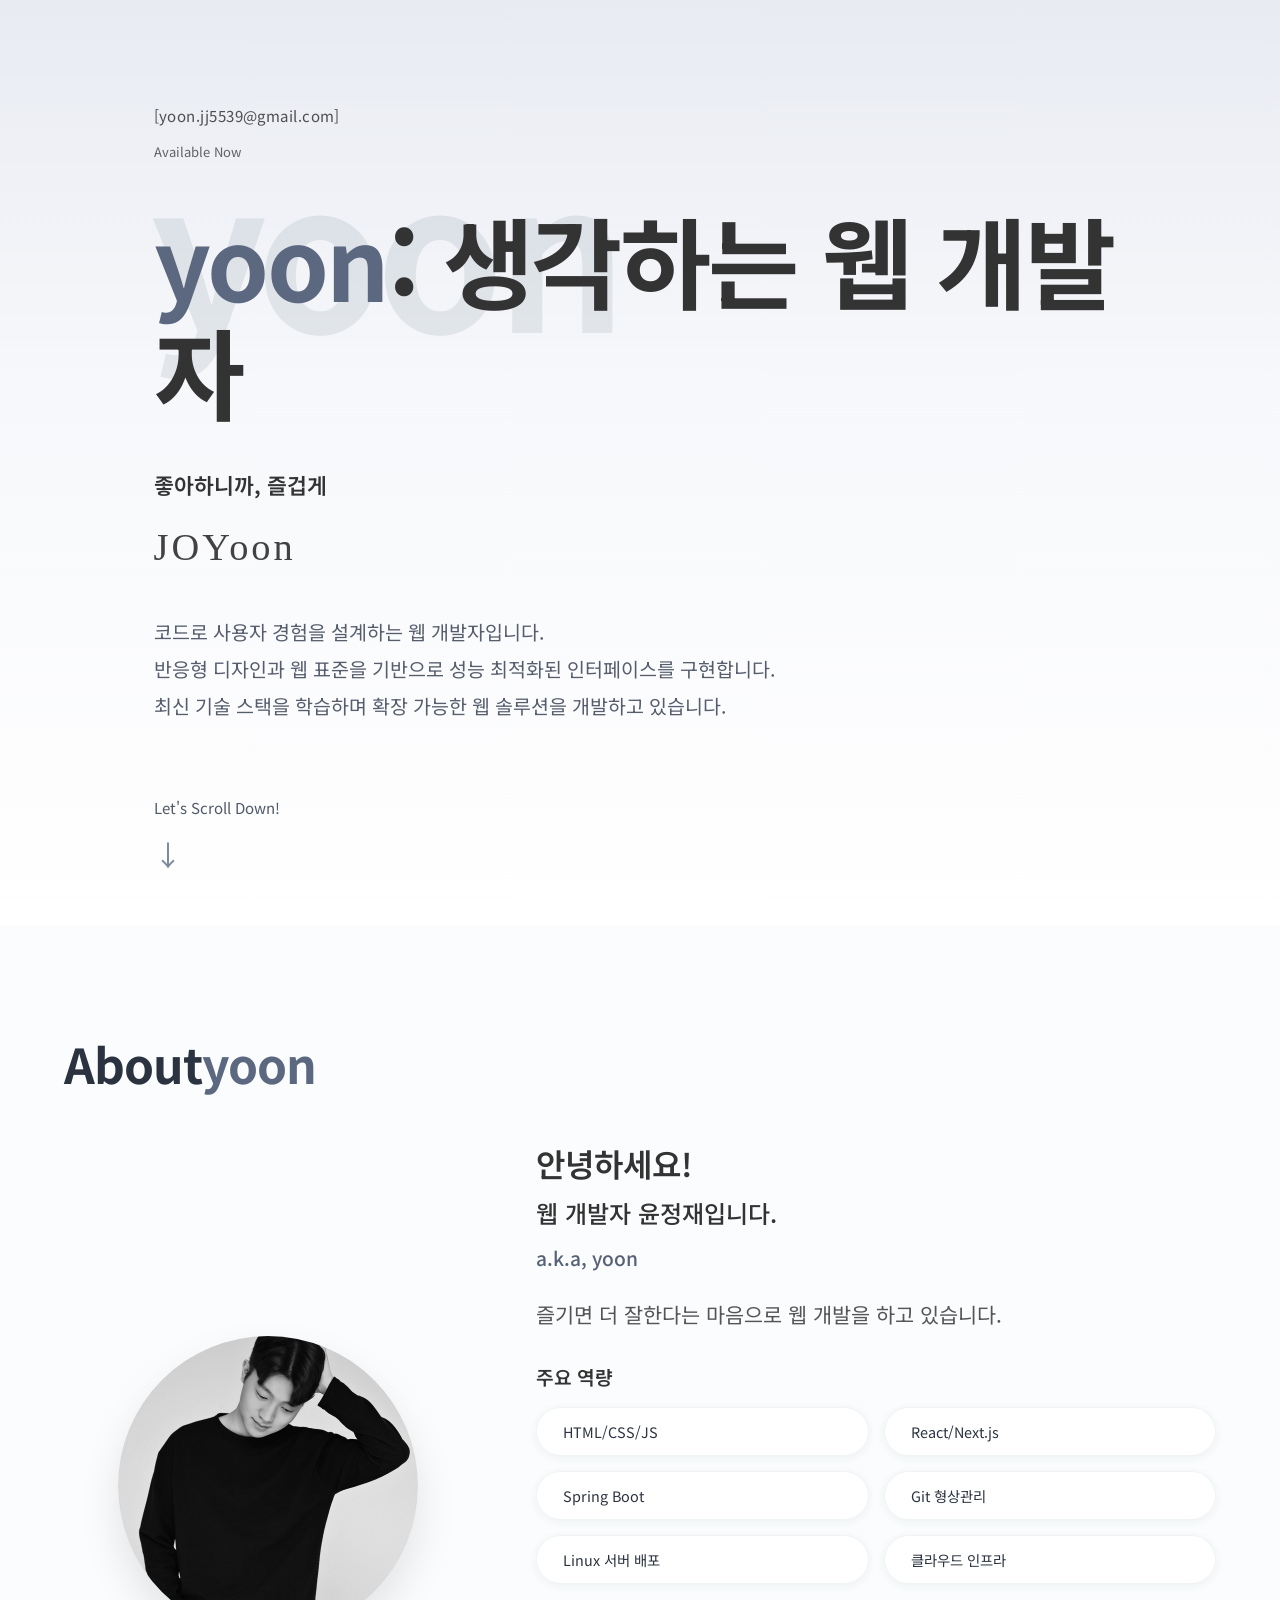
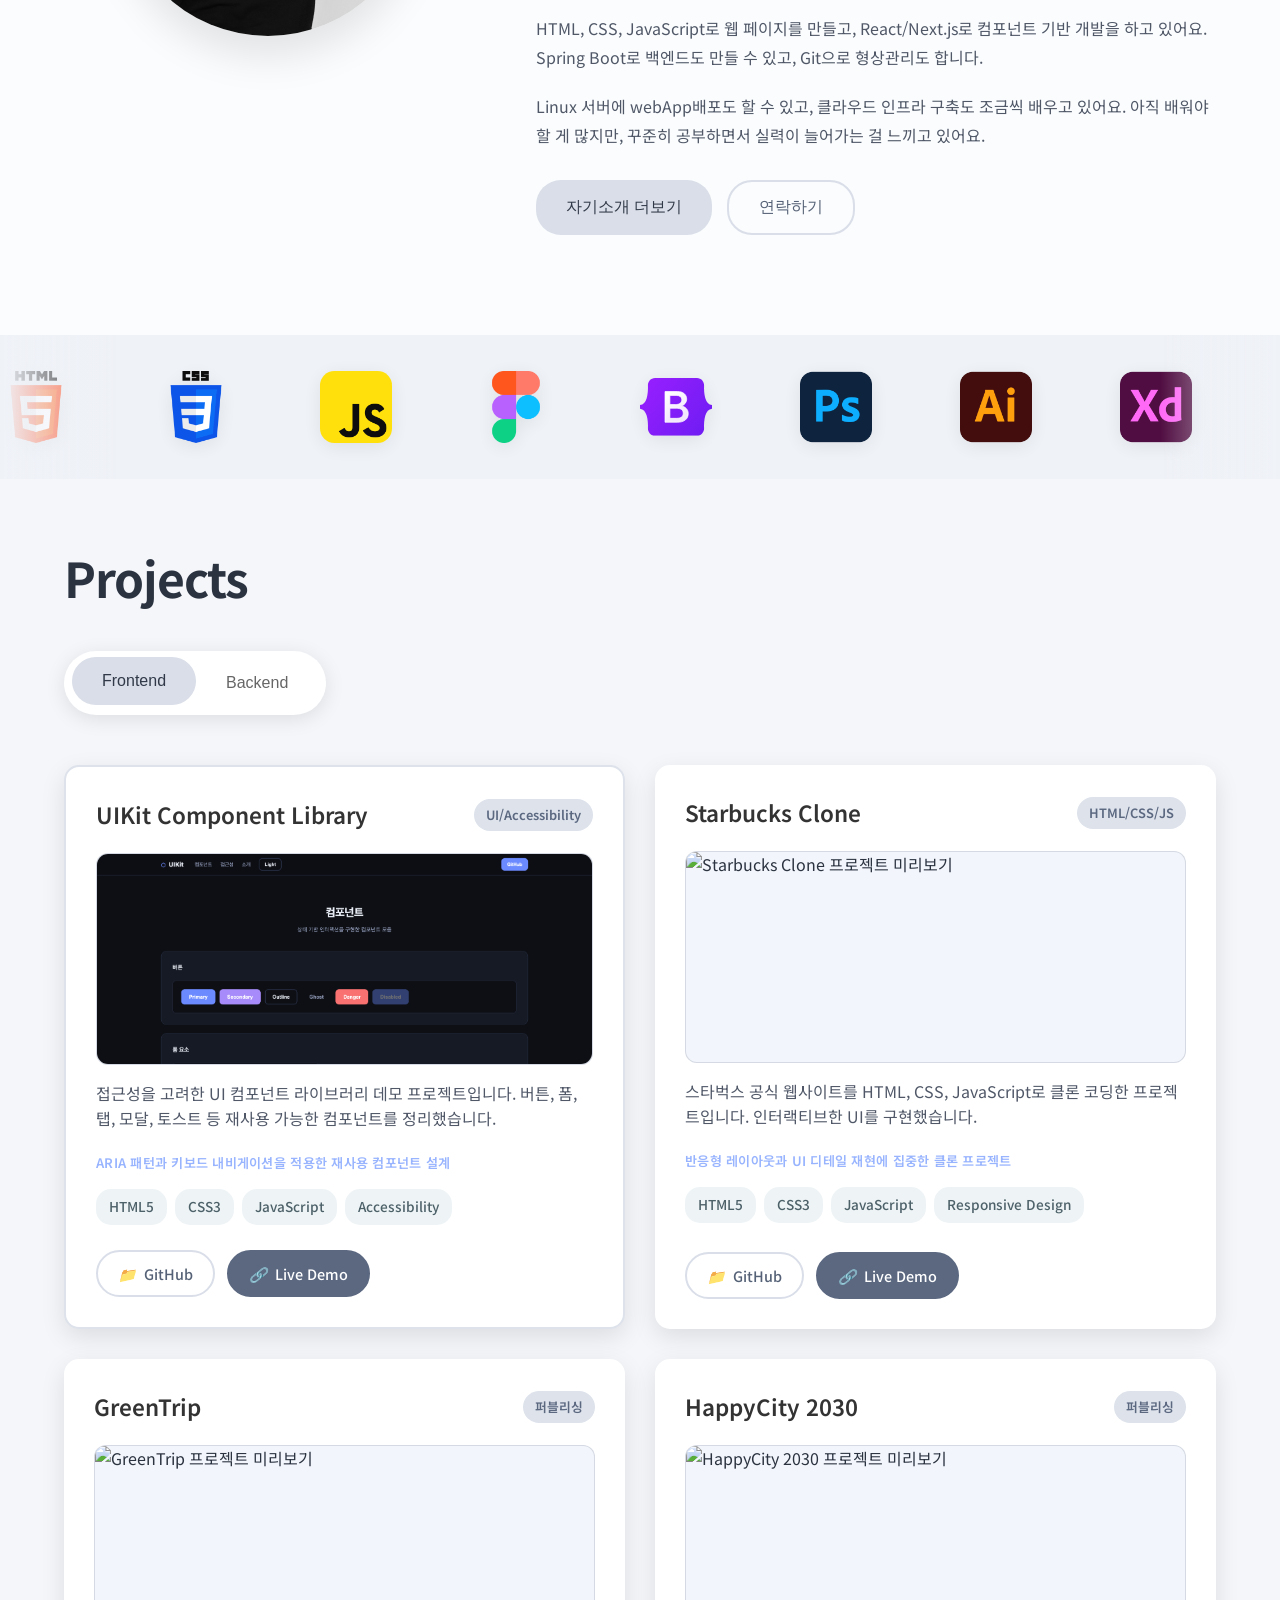
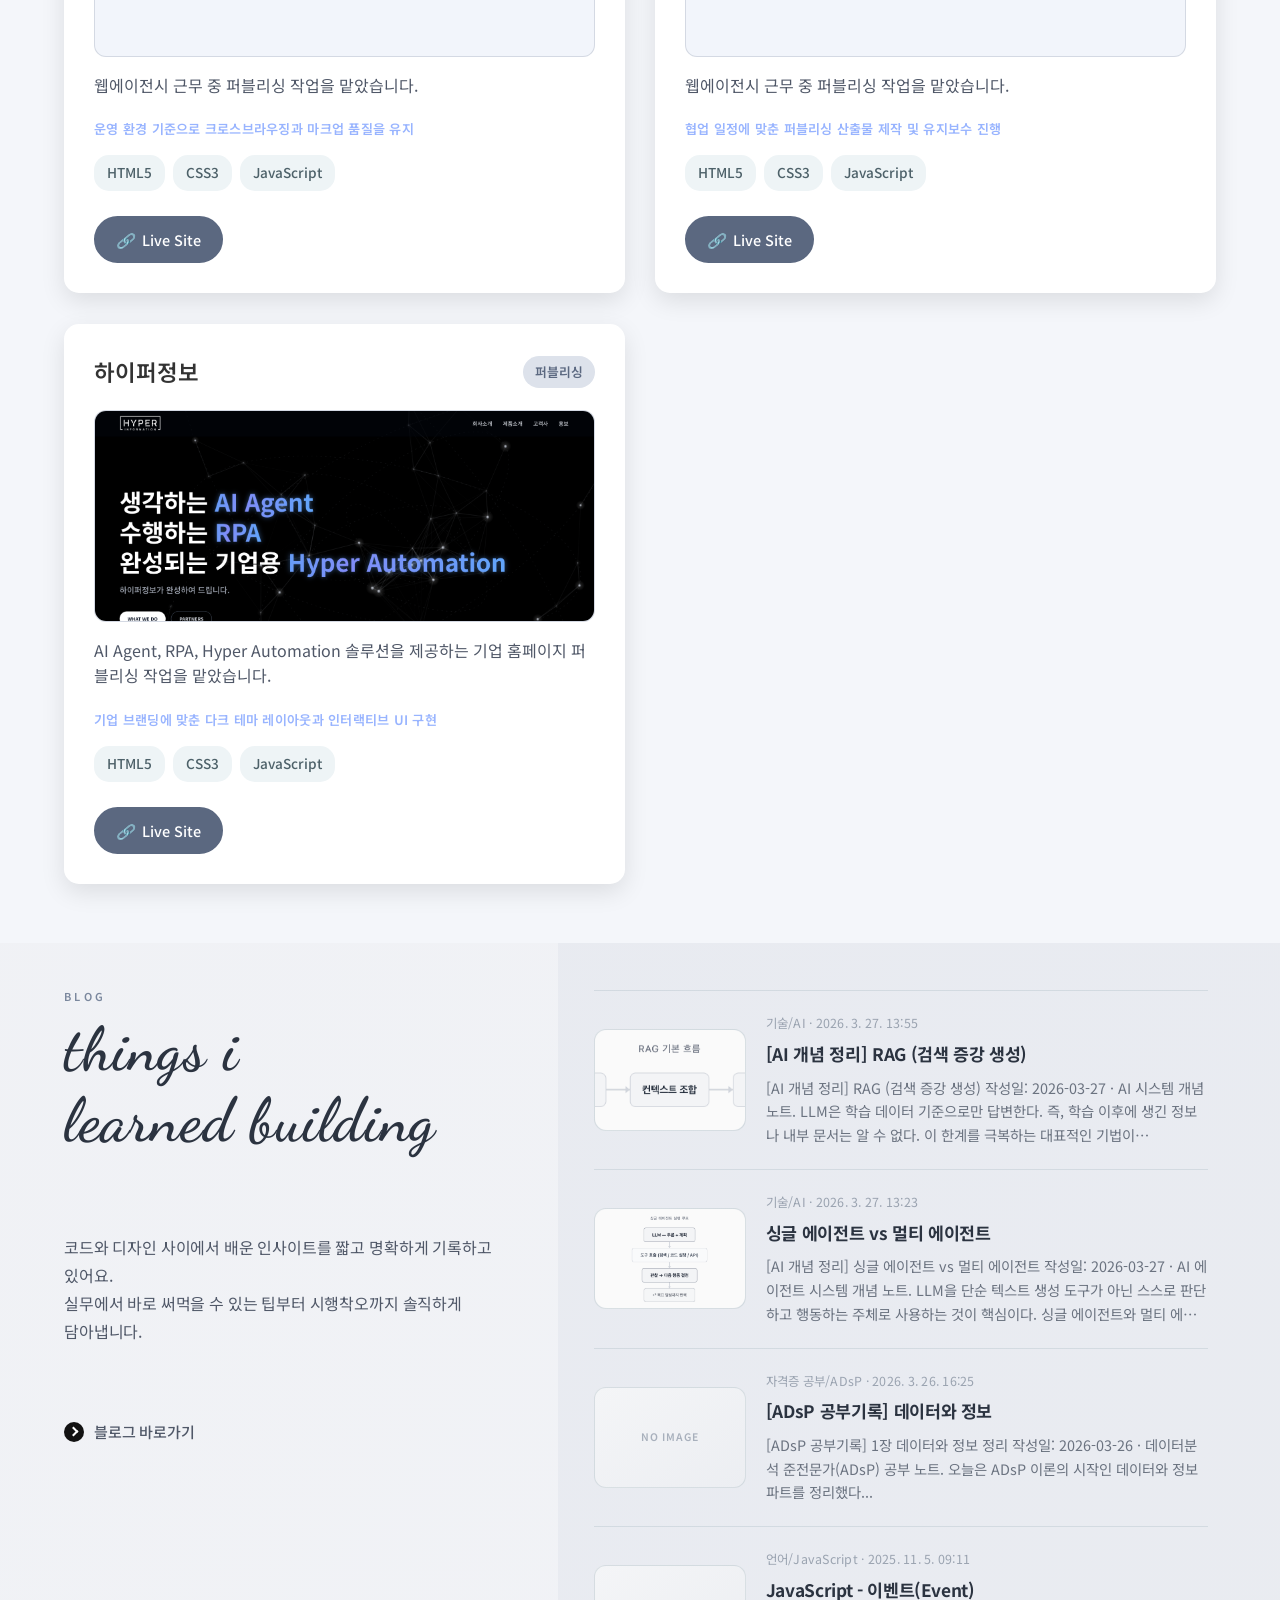
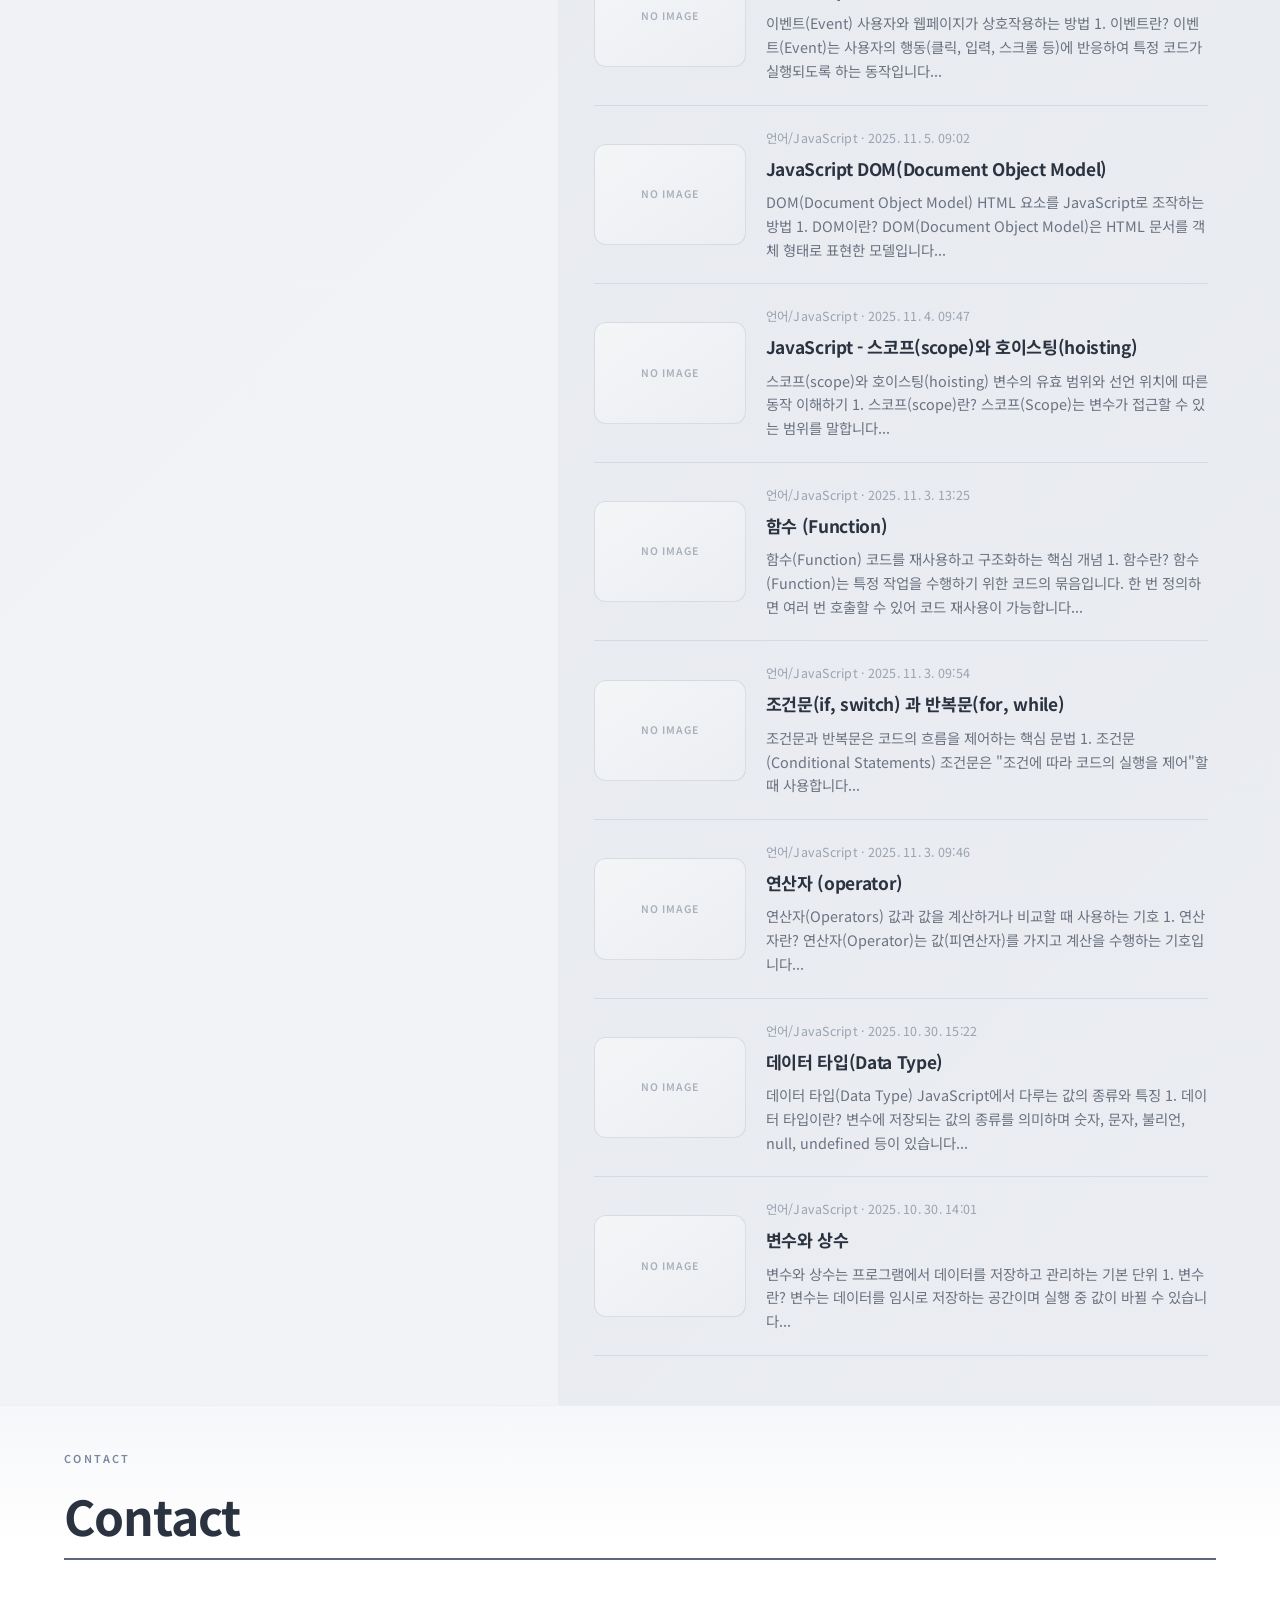
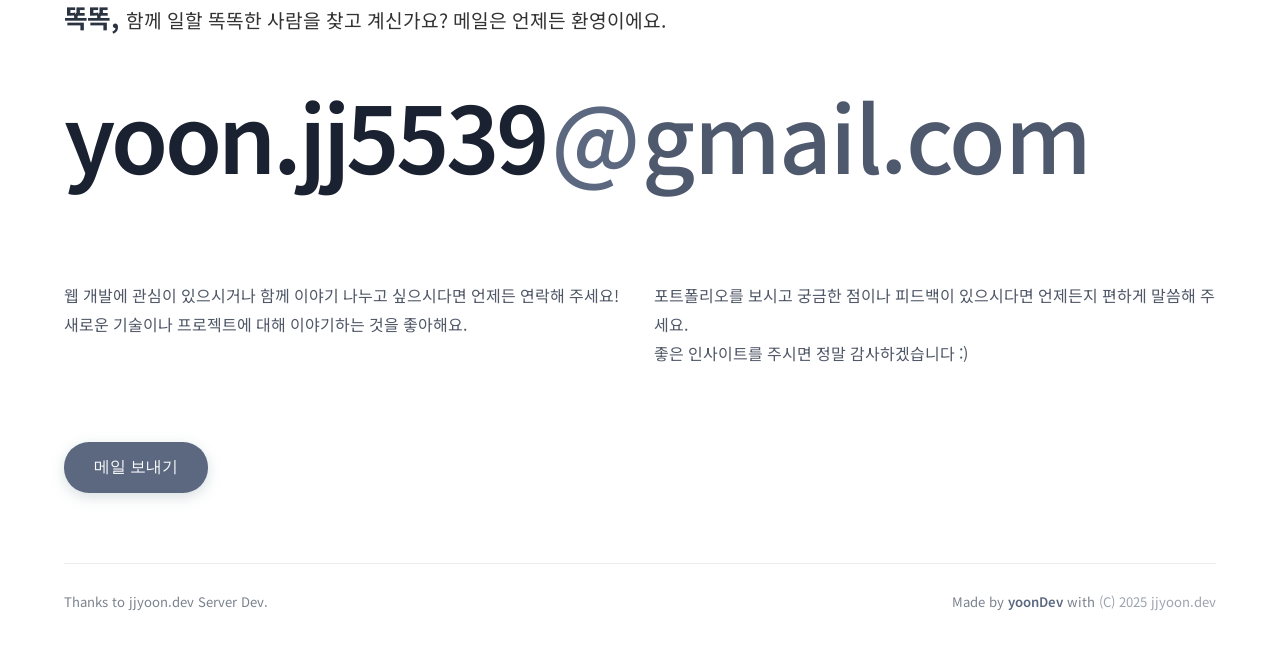
==== commit dd5af2f2: "프론트엔드 포트폴리오에 하이퍼정보 프로젝트 추가 Co-Authored-By: Claude Opus 4.7 <noreply@anthropic.com>" ====
--- a/index.html
+++ b/index.html
@@ -284,6 +284,28 @@
                   </a>
                 </div>
               </div>
+              <div class="project-card">
+                <div class="project-header">
+                  <h3>하이퍼정보</h3>
+                  <div class="project-badge">퍼블리싱</div>
+                </div>
+                <div class="project-media project-media-top">
+                  <img src="assets/images/projects/project_img7.png" alt="하이퍼정보 프로젝트 미리보기">
+                </div>
+                <p class="project-description">AI Agent, RPA, Hyper Automation 솔루션을 제공하는 기업 홈페이지 퍼블리싱 작업을 맡았습니다.</p>
+                <p class="project-impact">기업 브랜딩에 맞춘 다크 테마 레이아웃과 인터랙티브 UI 구현</p>
+                <div class="project-tech">
+                  <span class="tech-tag">HTML5</span>
+                  <span class="tech-tag">CSS3</span>
+                  <span class="tech-tag">JavaScript</span>
+                </div>
+                <div class="project-links">
+                  <a href="https://hyperinfo.co.kr/" target="_blank" rel="noopener noreferrer" class="project-link">
+                    <i class="icon-external"></i> Live Site
+                  </a>
+                </div>
+              </div>
+
             </div>
           </div>
 
@@ -344,17 +366,43 @@
                   <span class="tech-tag">pgvector</span>
                   <span class="tech-tag">Ollama</span>
                   <span class="tech-tag">gpt-oss:20b</span>
+                  <span class="tech-tag">gemma:26b-moe</span>
                   <span class="tech-tag">Redis</span>
                   <span class="tech-tag">Docker</span>
+                </div>
+                <div class="project-links">
+                  <a href="https://github.com/yoonJJ/cert-rag-platform" target="_blank" rel="noopener noreferrer"
+                    class="project-link" aria-label="cert-rag-platform GitHub 저장소 열기">
+                    <i class="icon-github"></i> GitHub
+                  </a>
+                  <button type="button" class="project-link open-portfolio-modal"
+                    data-src="pages/portfolio/ai_project_portfolio.html"
+                    data-title="IT 자격증 AI 학습 플랫폼 Demo"
+                    aria-label="AI 프로젝트 포트폴리오 데모 열기">
+                    <i class="icon-external"></i> Live Demo
+                  </button>
+                </div>
+              </div>
+
+              <div class="project-card">
+                <div class="project-header">
+                  <h3>다음 프로젝트 준비 중…</h3>
+                  <div class="project-badge">준비 중</div>
+                </div>
+                <div class="project-media project-media-top">
+                  <div class="project-media-placeholder" aria-hidden="true">no img</div>
+                </div>
+                <p class="project-description">새로운 백엔드·풀스택 프로젝트를 준비하고 있습니다. 아이디어 정리와 구현이 완료되면 이곳에 소개와
+                  링크를 추가할 예정입니다.</p>
+                <p class="project-impact">실무에서 바로 쓸 수 있는 아키텍처와 문서화를 갖춘 결과물을 목표로 합니다.</p>
+                <div class="project-tech">
+                  <span class="tech-tag">TBD</span>
                 </div>
                 <div class="project-links">
                   <button type="button" class="project-link is-disabled" disabled aria-label="준비 중인 링크">
                     <i class="icon-github"></i> GitHub
                   </button>
-                  <button type="button" class="project-link open-portfolio-modal"
-                    data-src="pages/portfolio/ai_project_portfolio.html"
-                    data-title="IT 자격증 AI 학습 플랫폼 Demo"
-                    aria-label="AI 프로젝트 포트폴리오 데모 열기">
+                  <button type="button" class="project-link is-disabled" disabled aria-label="준비 중인 링크">
                     <i class="icon-external"></i> Live Demo
                   </button>
                 </div>
--- a/assets/css/style.css
+++ b/assets/css/style.css
@@ -153,6 +153,19 @@
 .project-media {margin: 0 0 16px; border-radius: 12px; overflow: hidden; border: 1px solid rgba(91, 104, 128, 0.2); background: #f2f5fb;}
 .project-media img {width: 100%; height: 210px; object-fit: cover; object-position: center center; display: block; transition: transform 0.35s ease;}
 .project-media-top img {object-position: center top;}
+.project-media-placeholder {
+    min-height: 210px;
+    display: flex;
+    align-items: center;
+    justify-content: center;
+    background: #d1d5db;
+    color: #6b7280;
+    font-size: 0.85rem;
+    font-weight: 600;
+    letter-spacing: 0.08em;
+    text-transform: lowercase;
+    user-select: none;
+}
 .project-card:hover .project-media img {transform: scale(1.03);}
 .project-header {display: flex; justify-content: space-between; align-items: center; margin-bottom: 20px;}
 .project-header h3 {font-size: 1.4rem; font-weight: 600; color: #333; margin: 0;}
@@ -382,6 +395,10 @@
         height: 190px;
     }
 
+    .project-media-placeholder {
+        min-height: 190px;
+    }
+
     .project-header {
         flex-direction: column;
         align-items: flex-start;
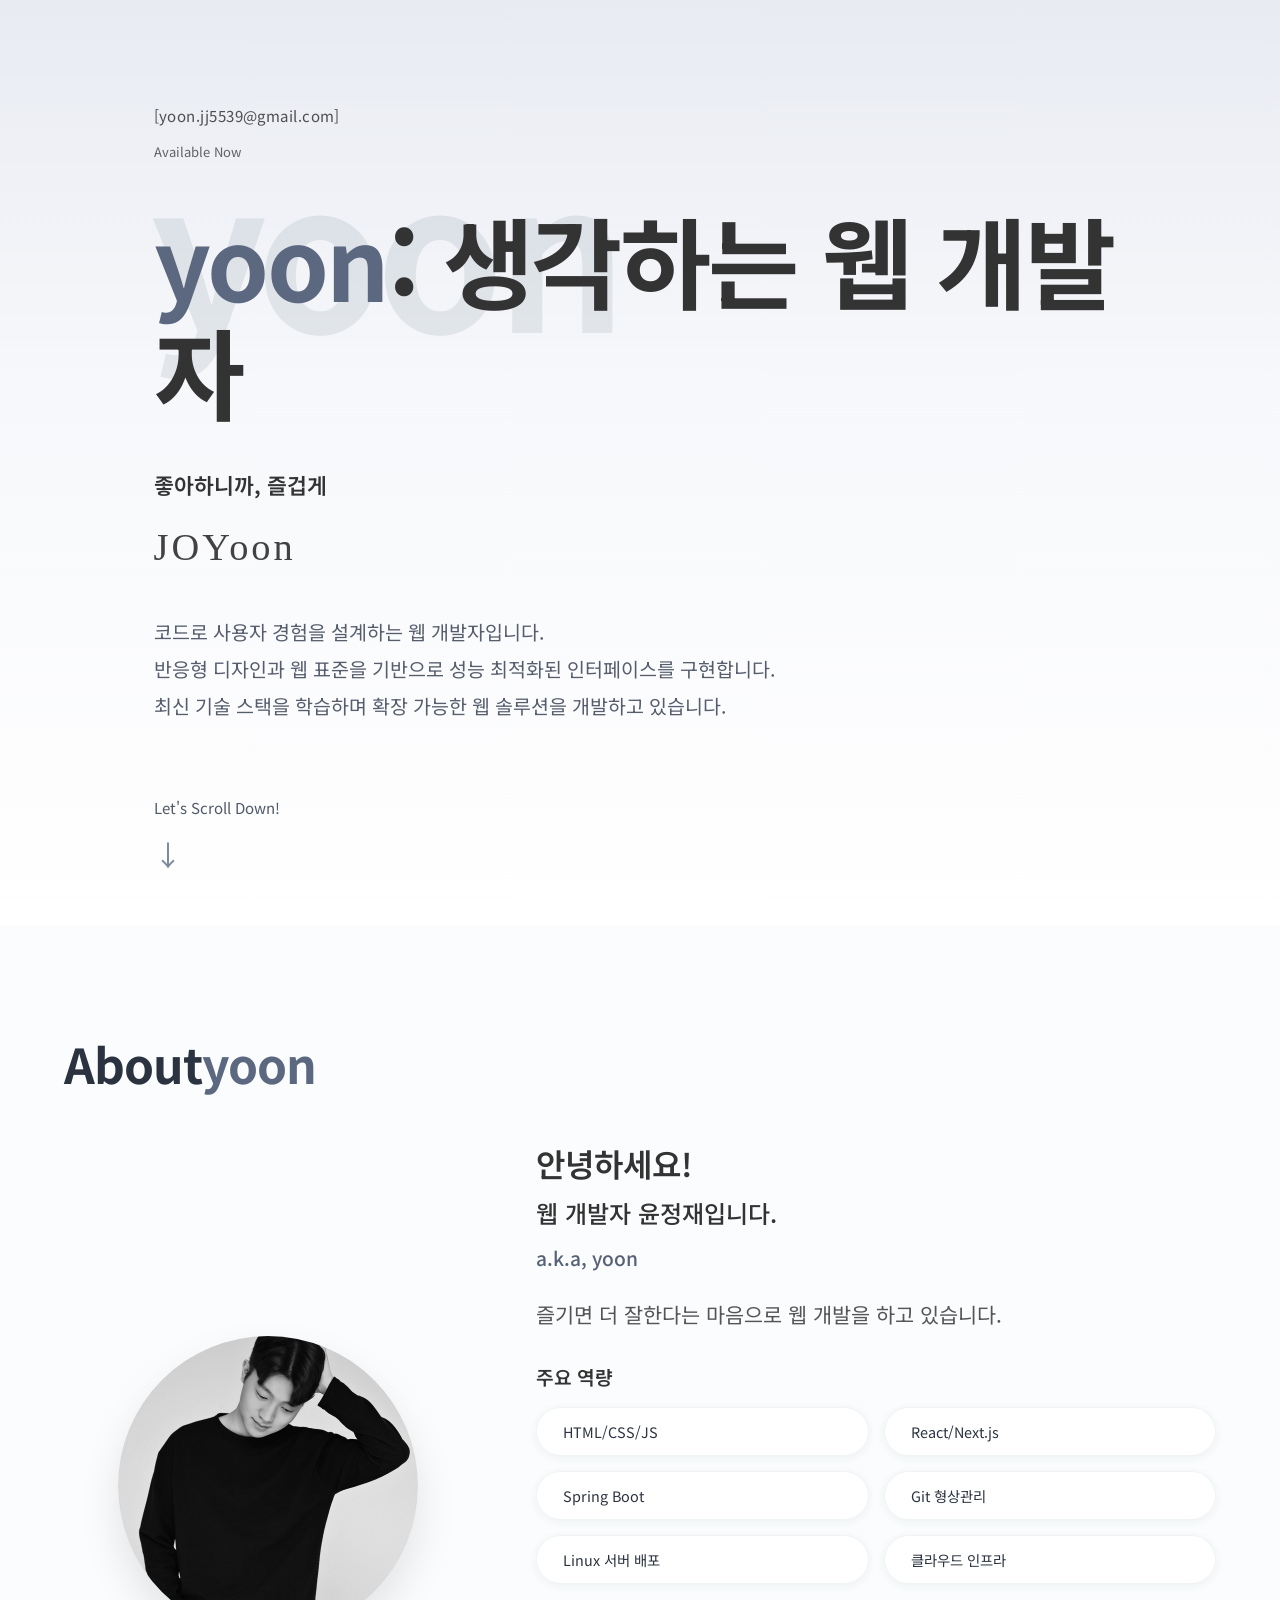
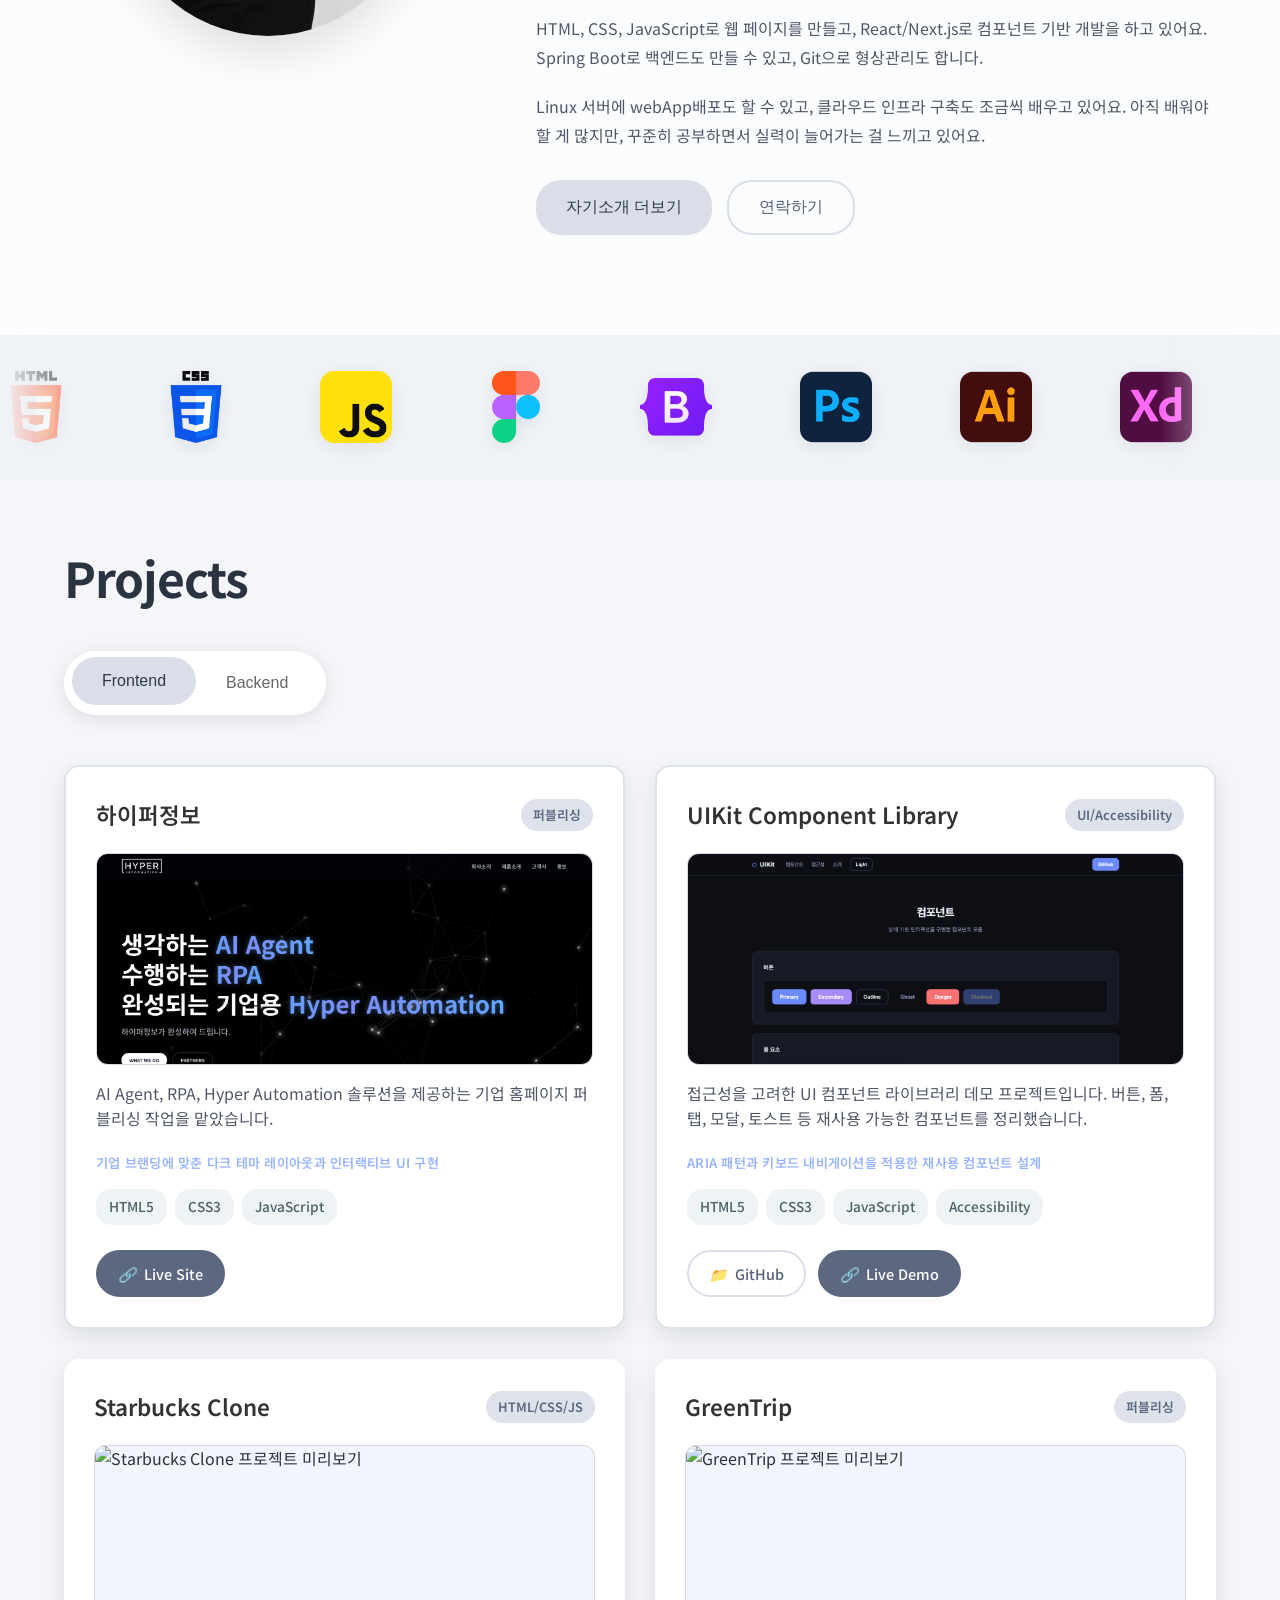
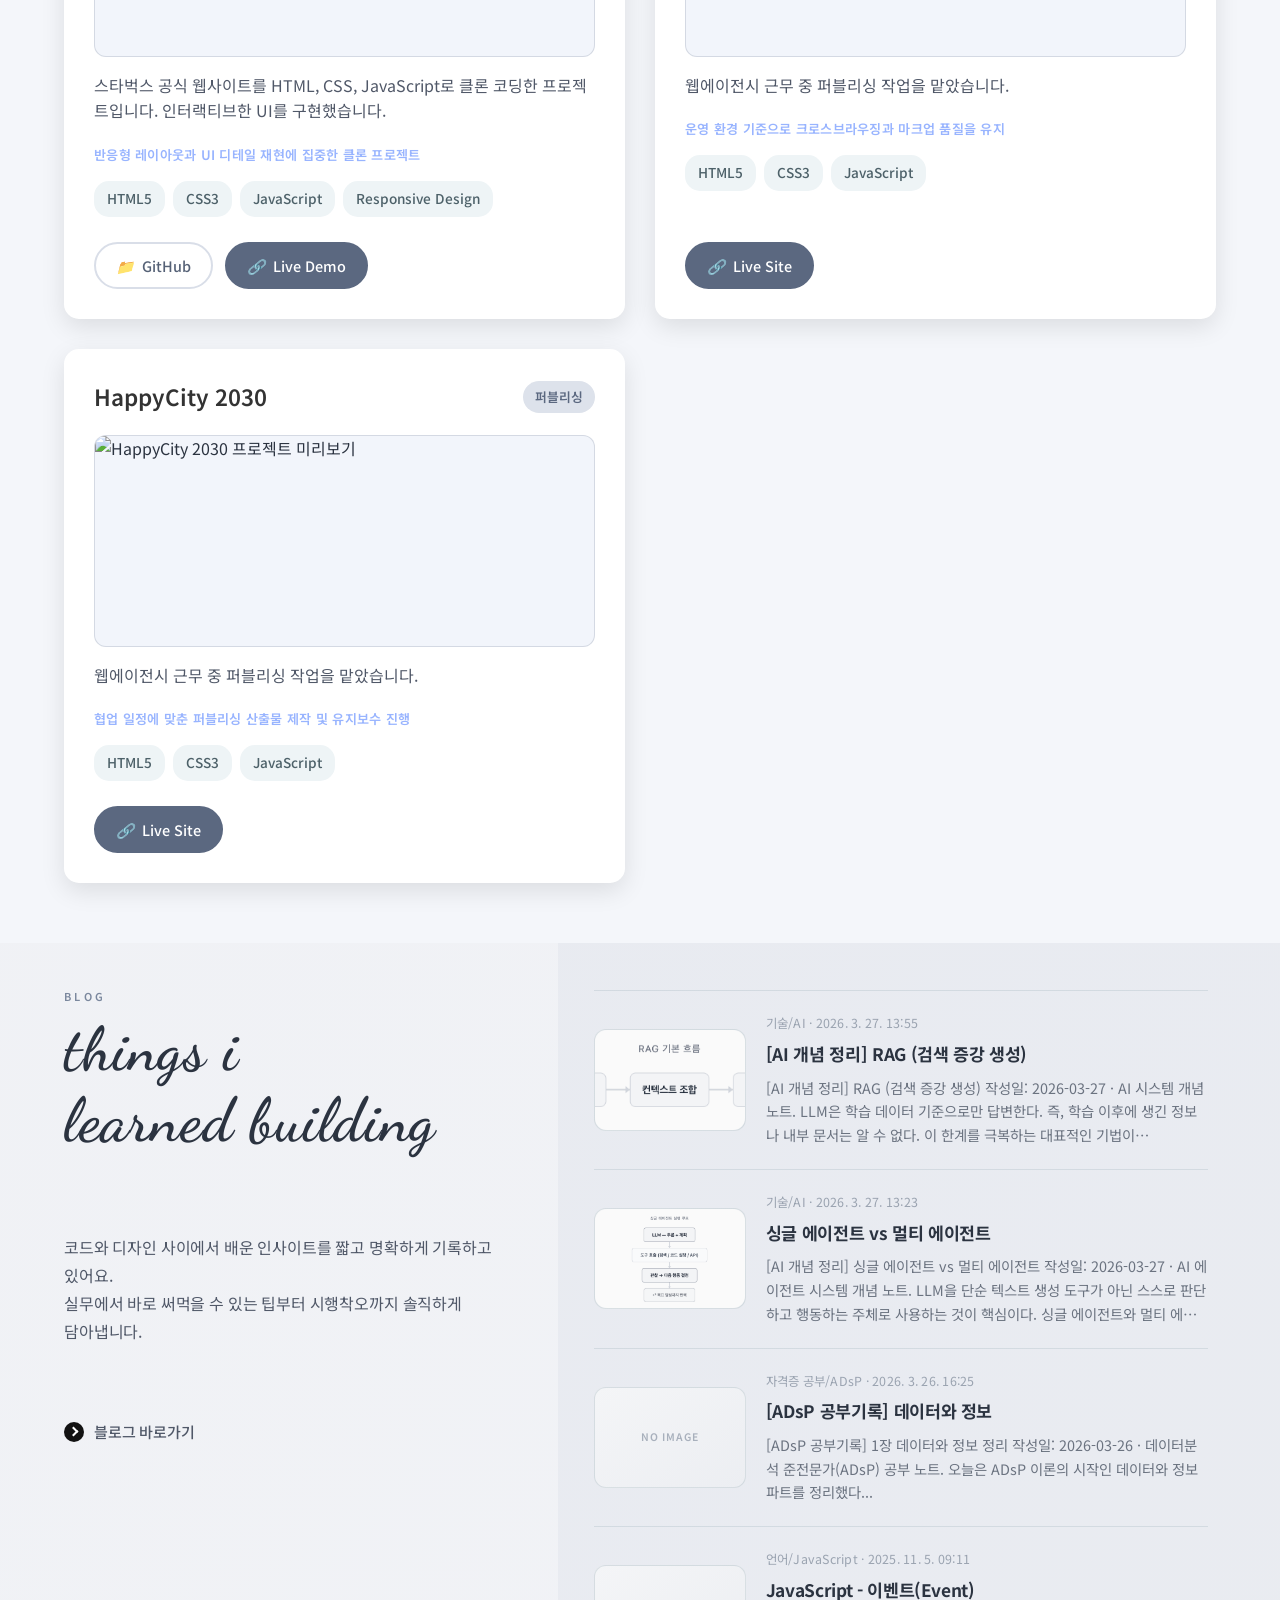
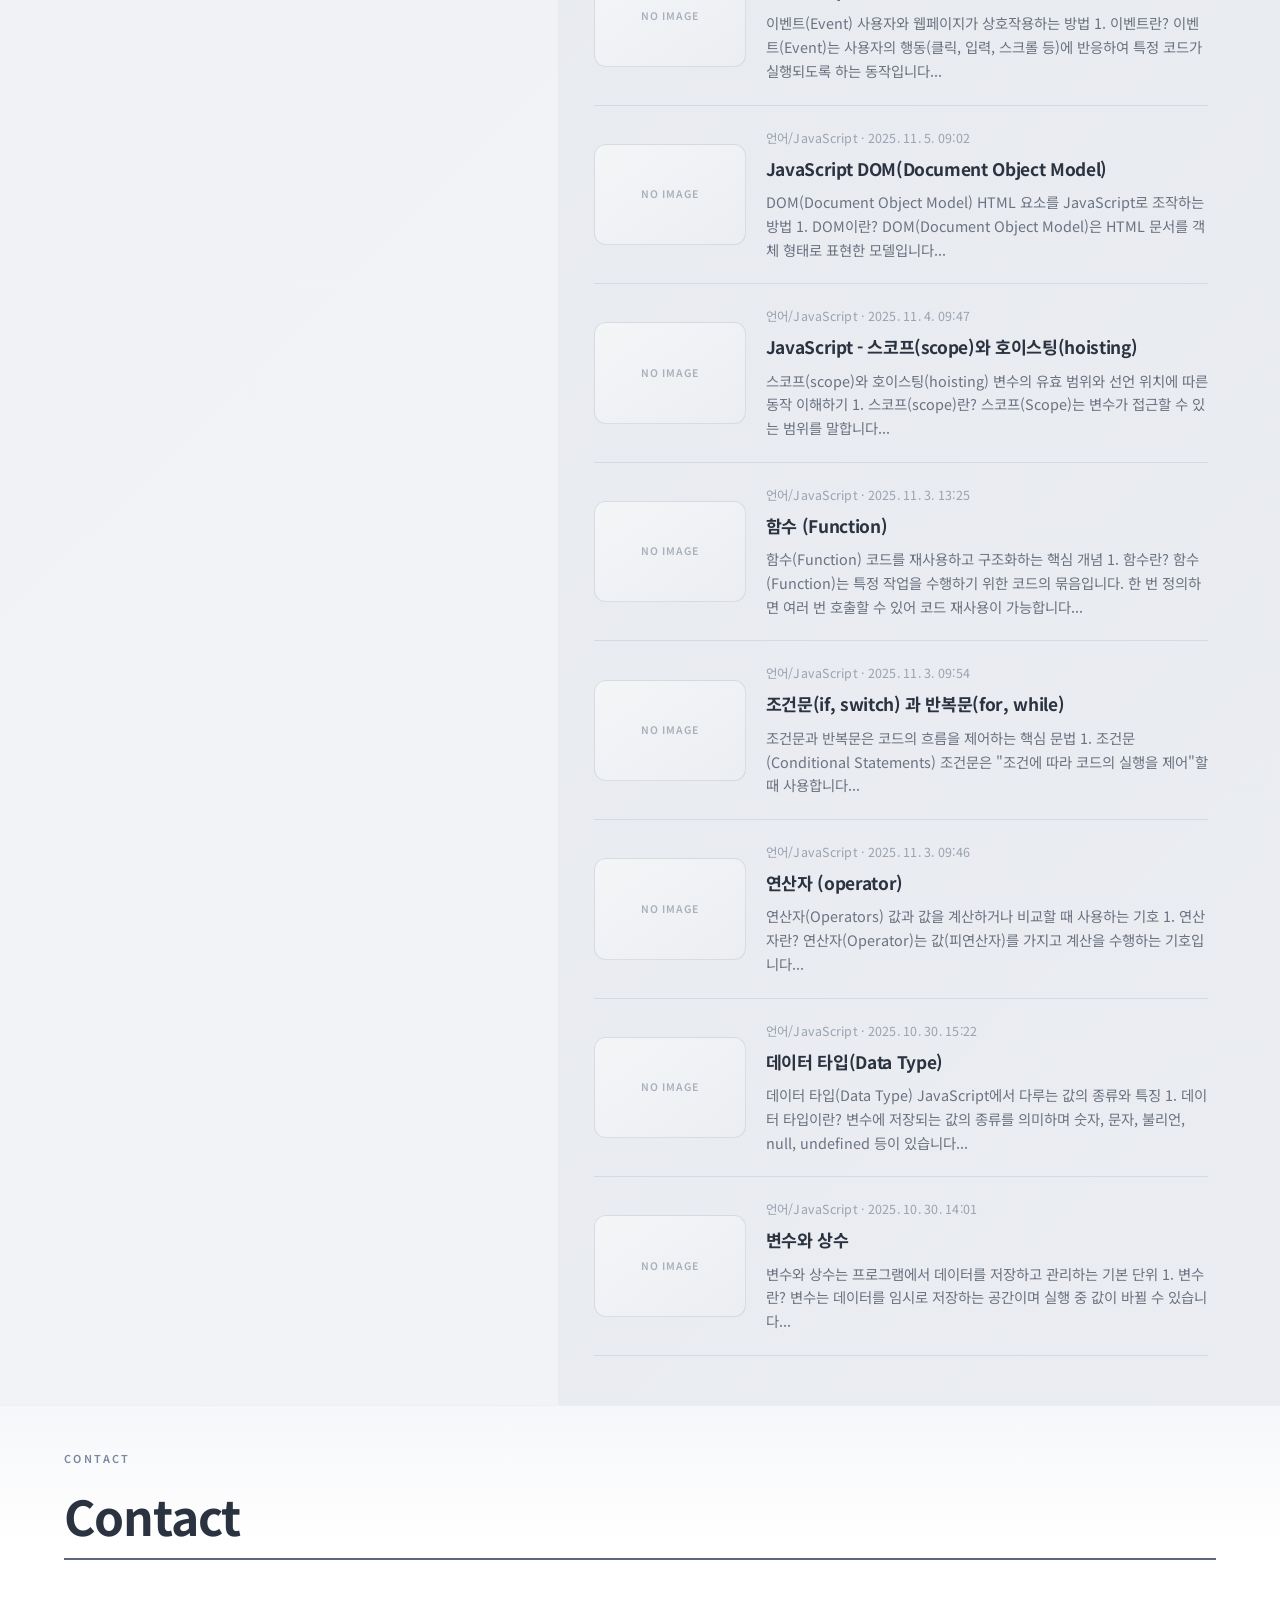
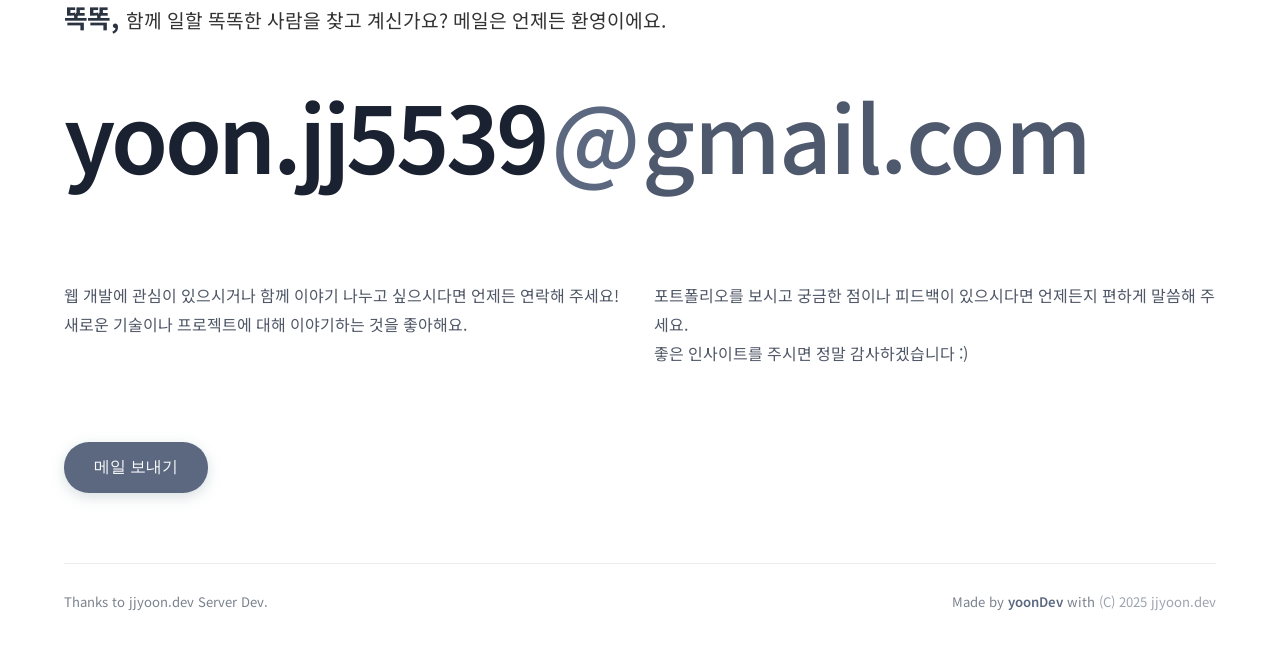
==== commit 5ff94071: "하이퍼정보 프로젝트 순서 맨 앞으로 이동 Co-Authored-By: Claude Opus 4.7 <noreply@anthropic.com>" ====
--- a/index.html
+++ b/index.html
@@ -186,6 +186,28 @@
 
               <div class="project-card featured">
                 <div class="project-header">
+                  <h3>하이퍼정보</h3>
+                  <div class="project-badge">퍼블리싱</div>
+                </div>
+                <div class="project-media project-media-top">
+                  <img src="assets/images/projects/project_img7.png" alt="하이퍼정보 프로젝트 미리보기">
+                </div>
+                <p class="project-description">AI Agent, RPA, Hyper Automation 솔루션을 제공하는 기업 홈페이지 퍼블리싱 작업을 맡았습니다.</p>
+                <p class="project-impact">기업 브랜딩에 맞춘 다크 테마 레이아웃과 인터랙티브 UI 구현</p>
+                <div class="project-tech">
+                  <span class="tech-tag">HTML5</span>
+                  <span class="tech-tag">CSS3</span>
+                  <span class="tech-tag">JavaScript</span>
+                </div>
+                <div class="project-links">
+                  <a href="https://hyperinfo.co.kr/" target="_blank" rel="noopener noreferrer" class="project-link">
+                    <i class="icon-external"></i> Live Site
+                  </a>
+                </div>
+              </div>
+
+              <div class="project-card featured">
+                <div class="project-header">
                   <h3>UIKit Component Library</h3>
                   <div class="project-badge">UI/Accessibility</div>
                 </div>
@@ -284,28 +306,6 @@
                   </a>
                 </div>
               </div>
-              <div class="project-card">
-                <div class="project-header">
-                  <h3>하이퍼정보</h3>
-                  <div class="project-badge">퍼블리싱</div>
-                </div>
-                <div class="project-media project-media-top">
-                  <img src="assets/images/projects/project_img7.png" alt="하이퍼정보 프로젝트 미리보기">
-                </div>
-                <p class="project-description">AI Agent, RPA, Hyper Automation 솔루션을 제공하는 기업 홈페이지 퍼블리싱 작업을 맡았습니다.</p>
-                <p class="project-impact">기업 브랜딩에 맞춘 다크 테마 레이아웃과 인터랙티브 UI 구현</p>
-                <div class="project-tech">
-                  <span class="tech-tag">HTML5</span>
-                  <span class="tech-tag">CSS3</span>
-                  <span class="tech-tag">JavaScript</span>
-                </div>
-                <div class="project-links">
-                  <a href="https://hyperinfo.co.kr/" target="_blank" rel="noopener noreferrer" class="project-link">
-                    <i class="icon-external"></i> Live Site
-                  </a>
-                </div>
-              </div>
-
             </div>
           </div>
 
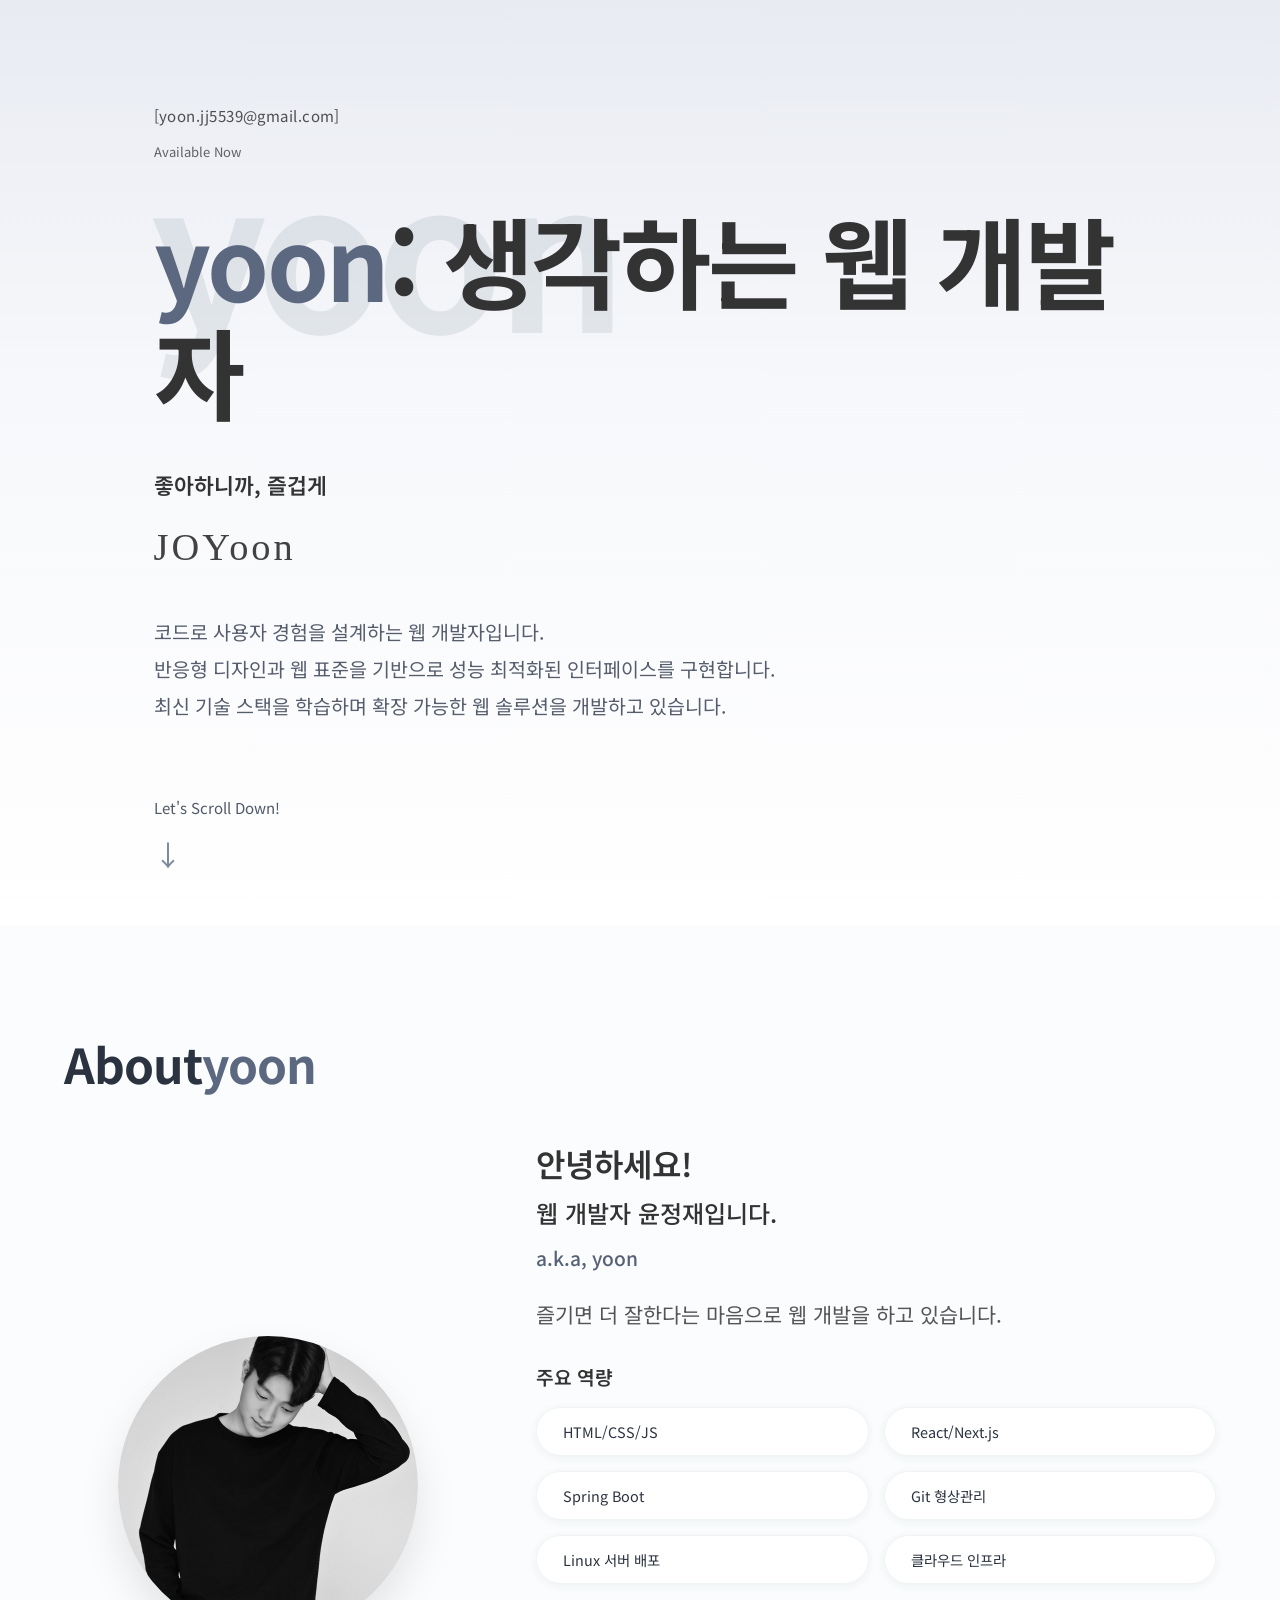
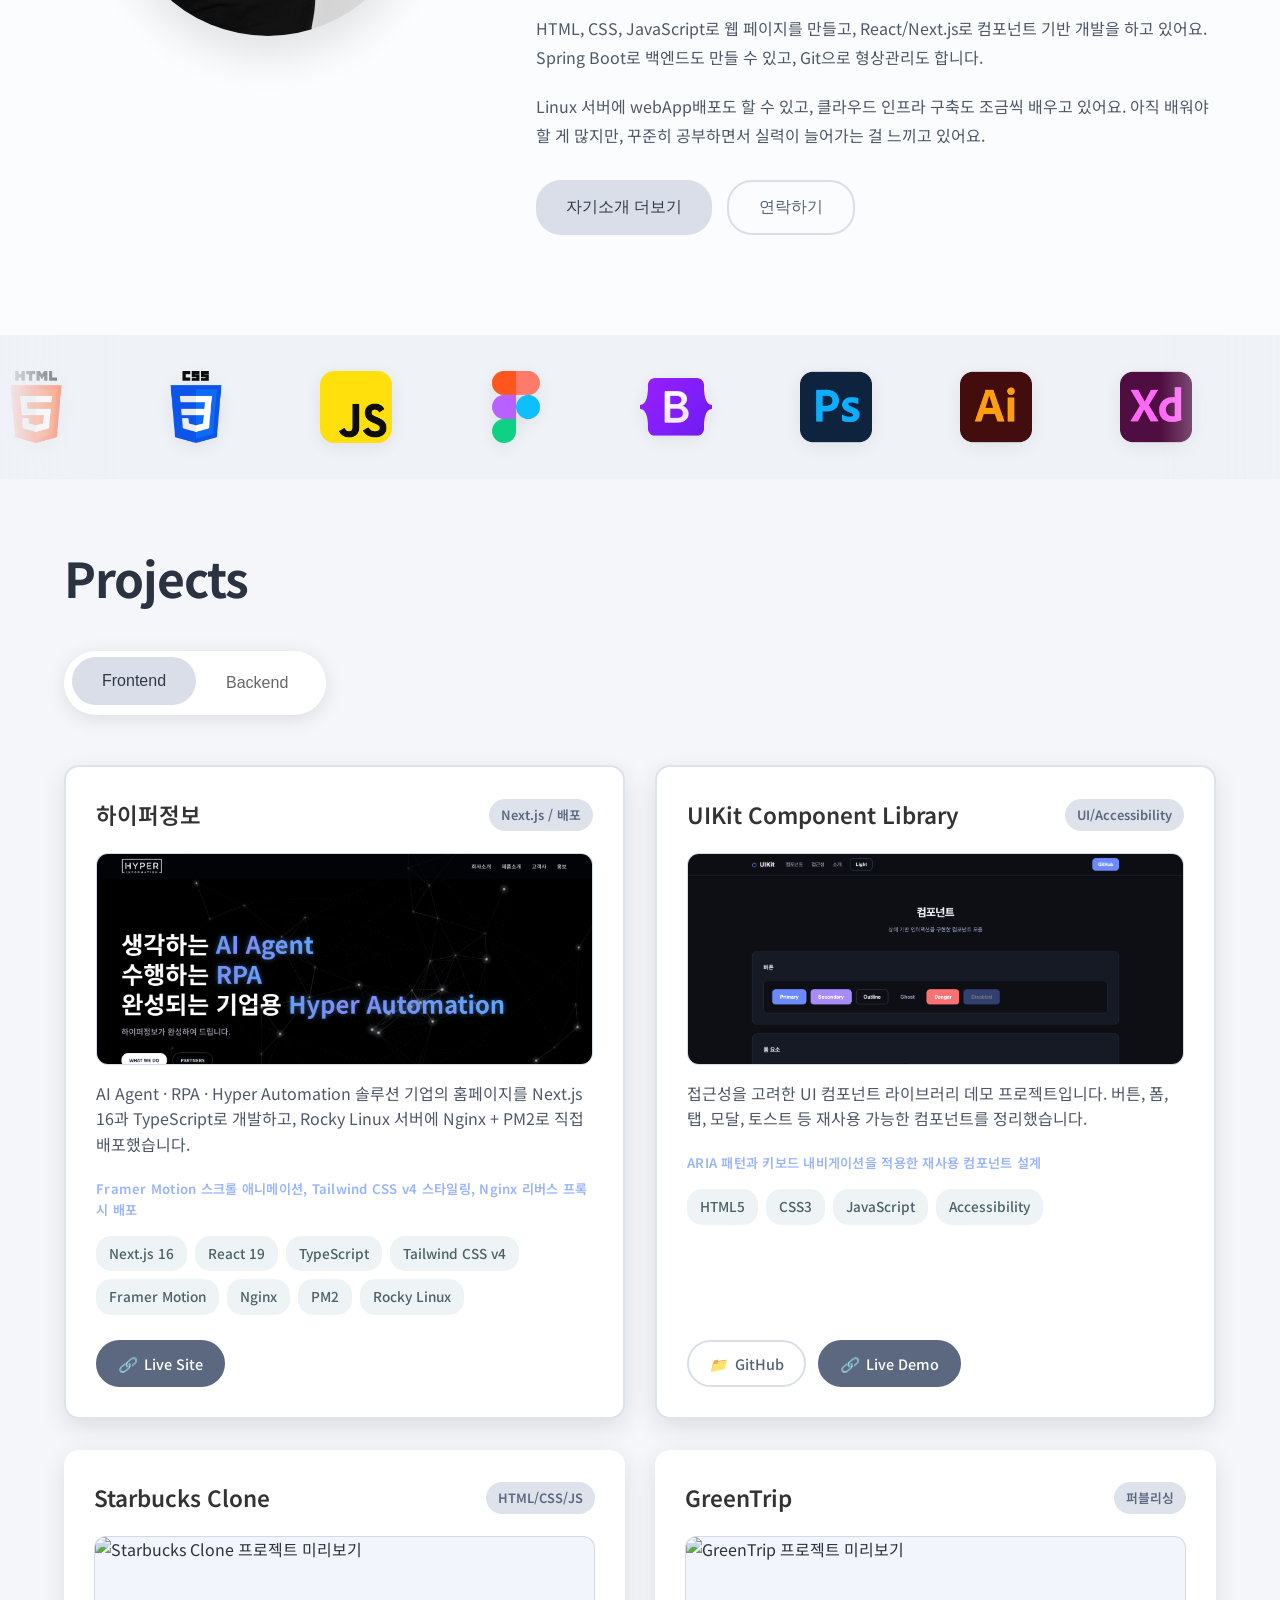
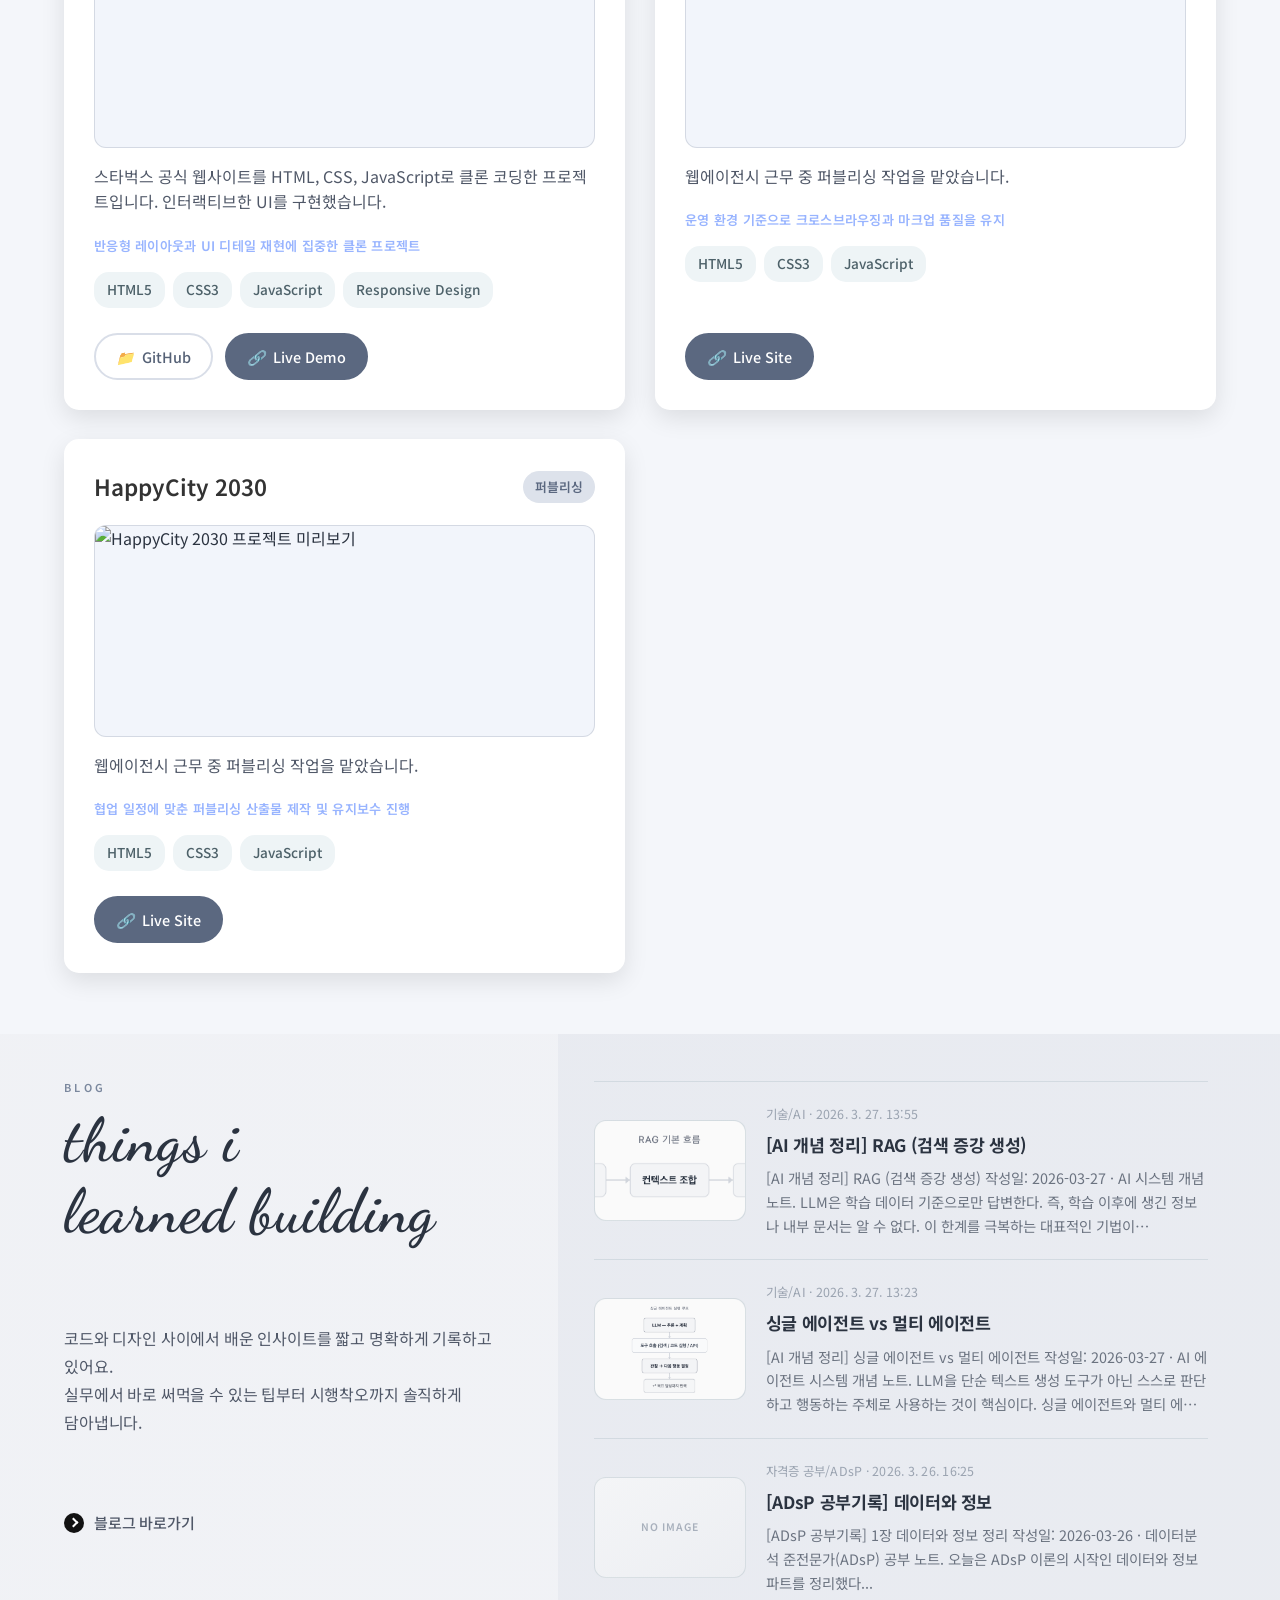
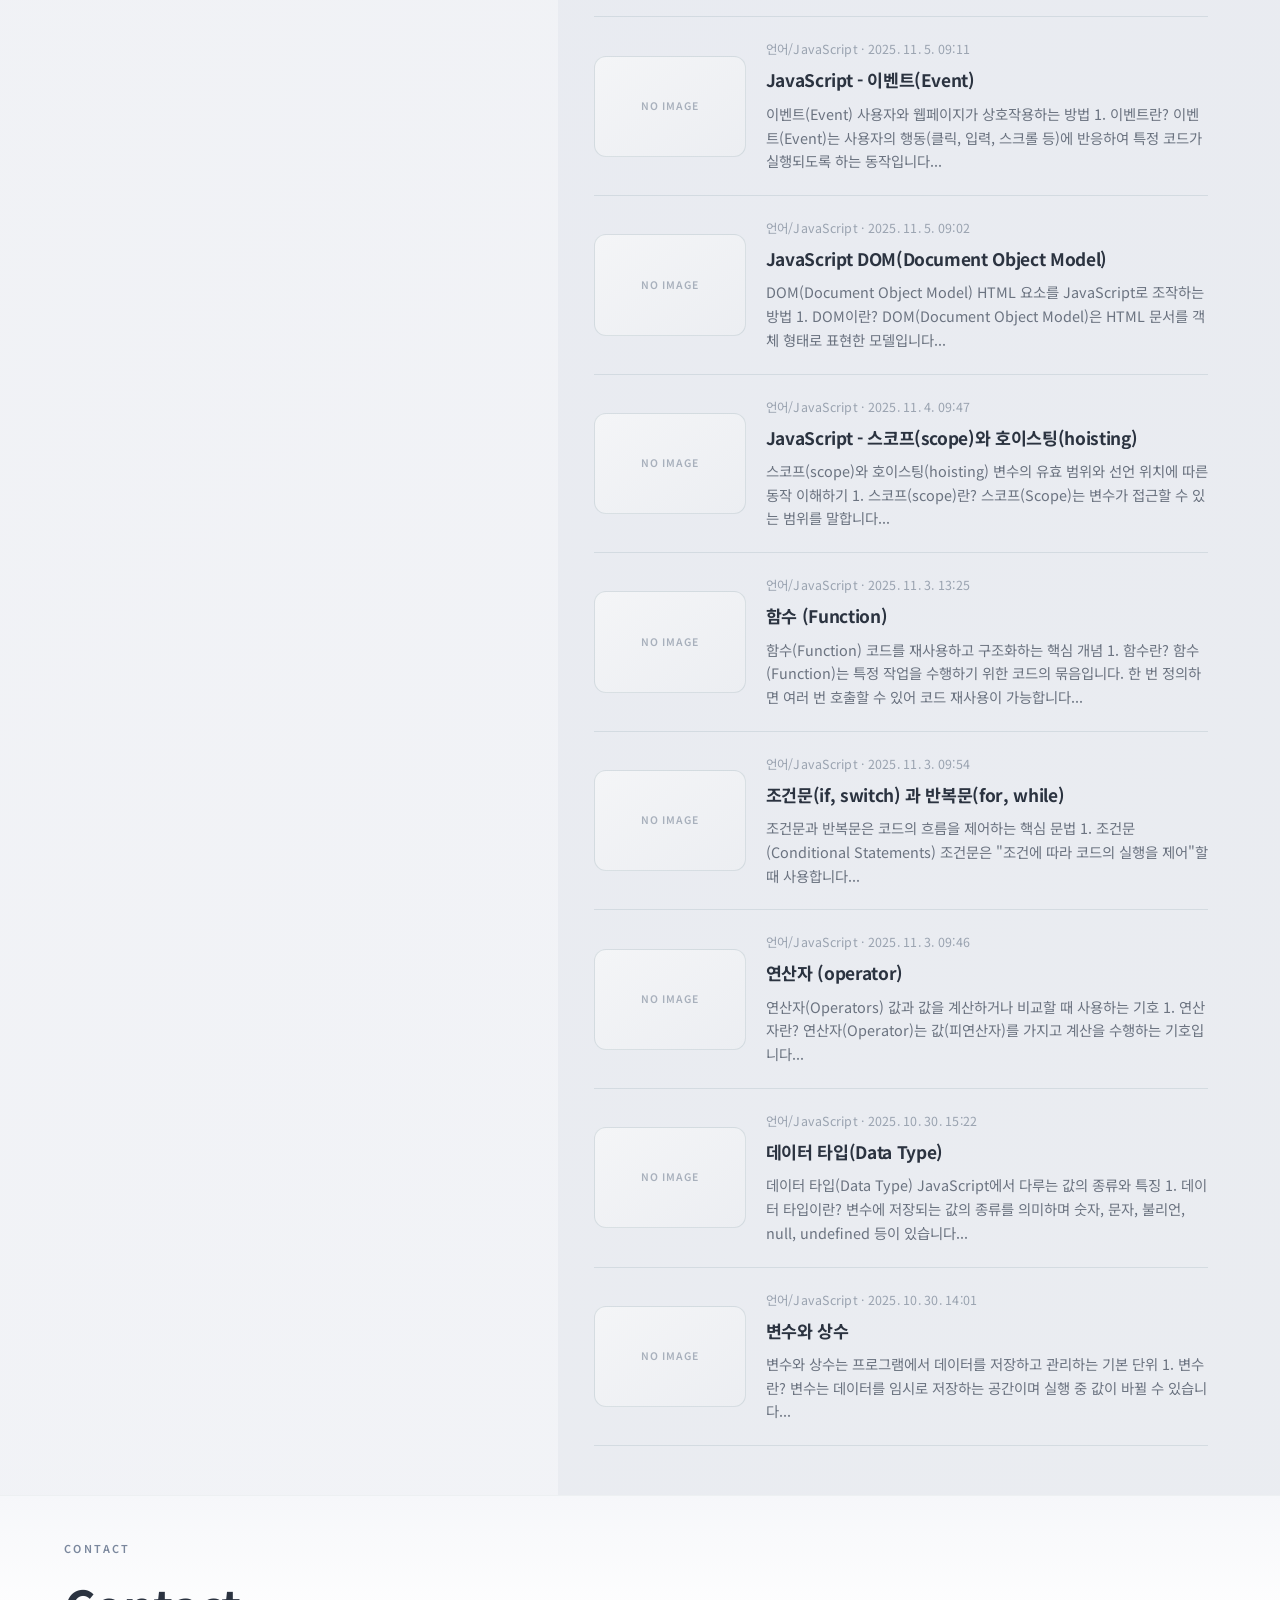
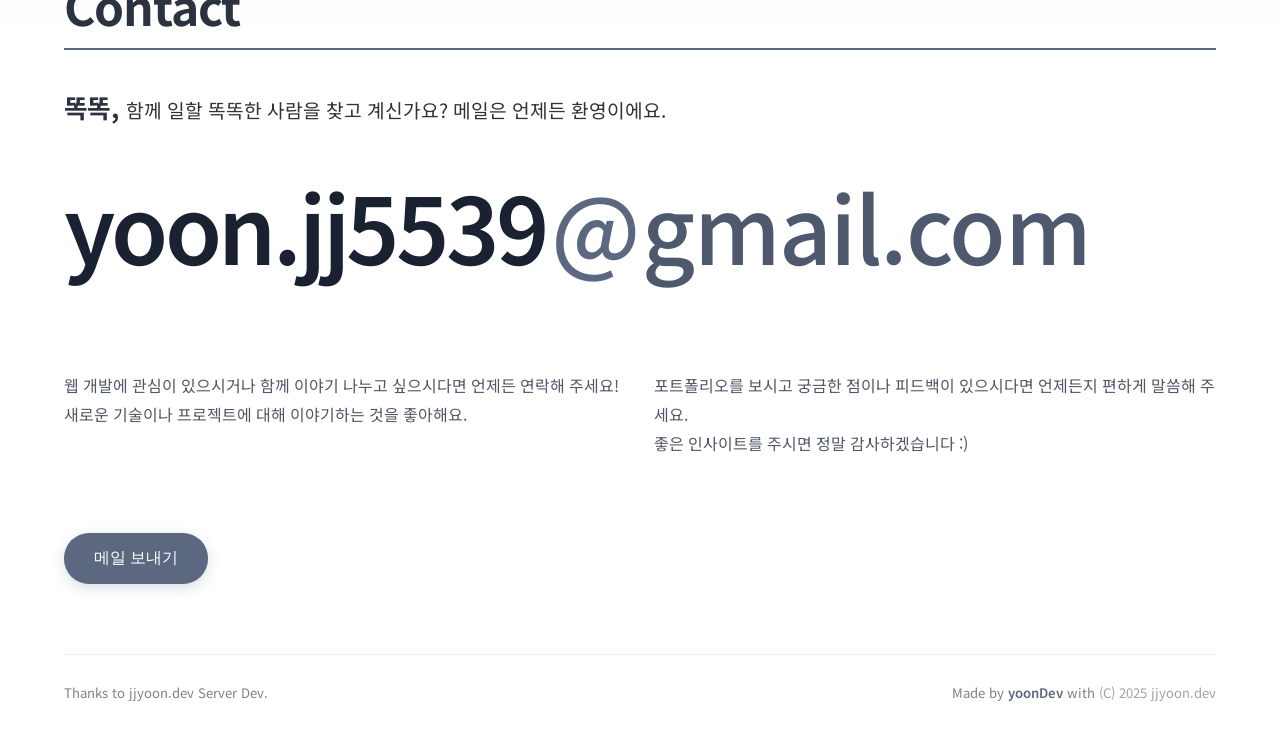
==== commit f8c9b9cb: "하이퍼정보 프로젝트 기술 스택 상세 업데이트 Co-Authored-By: Claude Opus 4.7 <noreply@anthropic.com>" ====
--- a/index.html
+++ b/index.html
@@ -187,17 +187,22 @@
               <div class="project-card featured">
                 <div class="project-header">
                   <h3>하이퍼정보</h3>
-                  <div class="project-badge">퍼블리싱</div>
+                  <div class="project-badge">Next.js / 배포</div>
                 </div>
                 <div class="project-media project-media-top">
                   <img src="assets/images/projects/project_img7.png" alt="하이퍼정보 프로젝트 미리보기">
                 </div>
-                <p class="project-description">AI Agent, RPA, Hyper Automation 솔루션을 제공하는 기업 홈페이지 퍼블리싱 작업을 맡았습니다.</p>
-                <p class="project-impact">기업 브랜딩에 맞춘 다크 테마 레이아웃과 인터랙티브 UI 구현</p>
+                <p class="project-description">AI Agent · RPA · Hyper Automation 솔루션 기업의 홈페이지를 Next.js 16과 TypeScript로 개발하고, Rocky Linux 서버에 Nginx + PM2로 직접 배포했습니다.</p>
+                <p class="project-impact">Framer Motion 스크롤 애니메이션, Tailwind CSS v4 스타일링, Nginx 리버스 프록시 배포</p>
                 <div class="project-tech">
-                  <span class="tech-tag">HTML5</span>
-                  <span class="tech-tag">CSS3</span>
-                  <span class="tech-tag">JavaScript</span>
+                  <span class="tech-tag">Next.js 16</span>
+                  <span class="tech-tag">React 19</span>
+                  <span class="tech-tag">TypeScript</span>
+                  <span class="tech-tag">Tailwind CSS v4</span>
+                  <span class="tech-tag">Framer Motion</span>
+                  <span class="tech-tag">Nginx</span>
+                  <span class="tech-tag">PM2</span>
+                  <span class="tech-tag">Rocky Linux</span>
                 </div>
                 <div class="project-links">
                   <a href="https://hyperinfo.co.kr/" target="_blank" rel="noopener noreferrer" class="project-link">
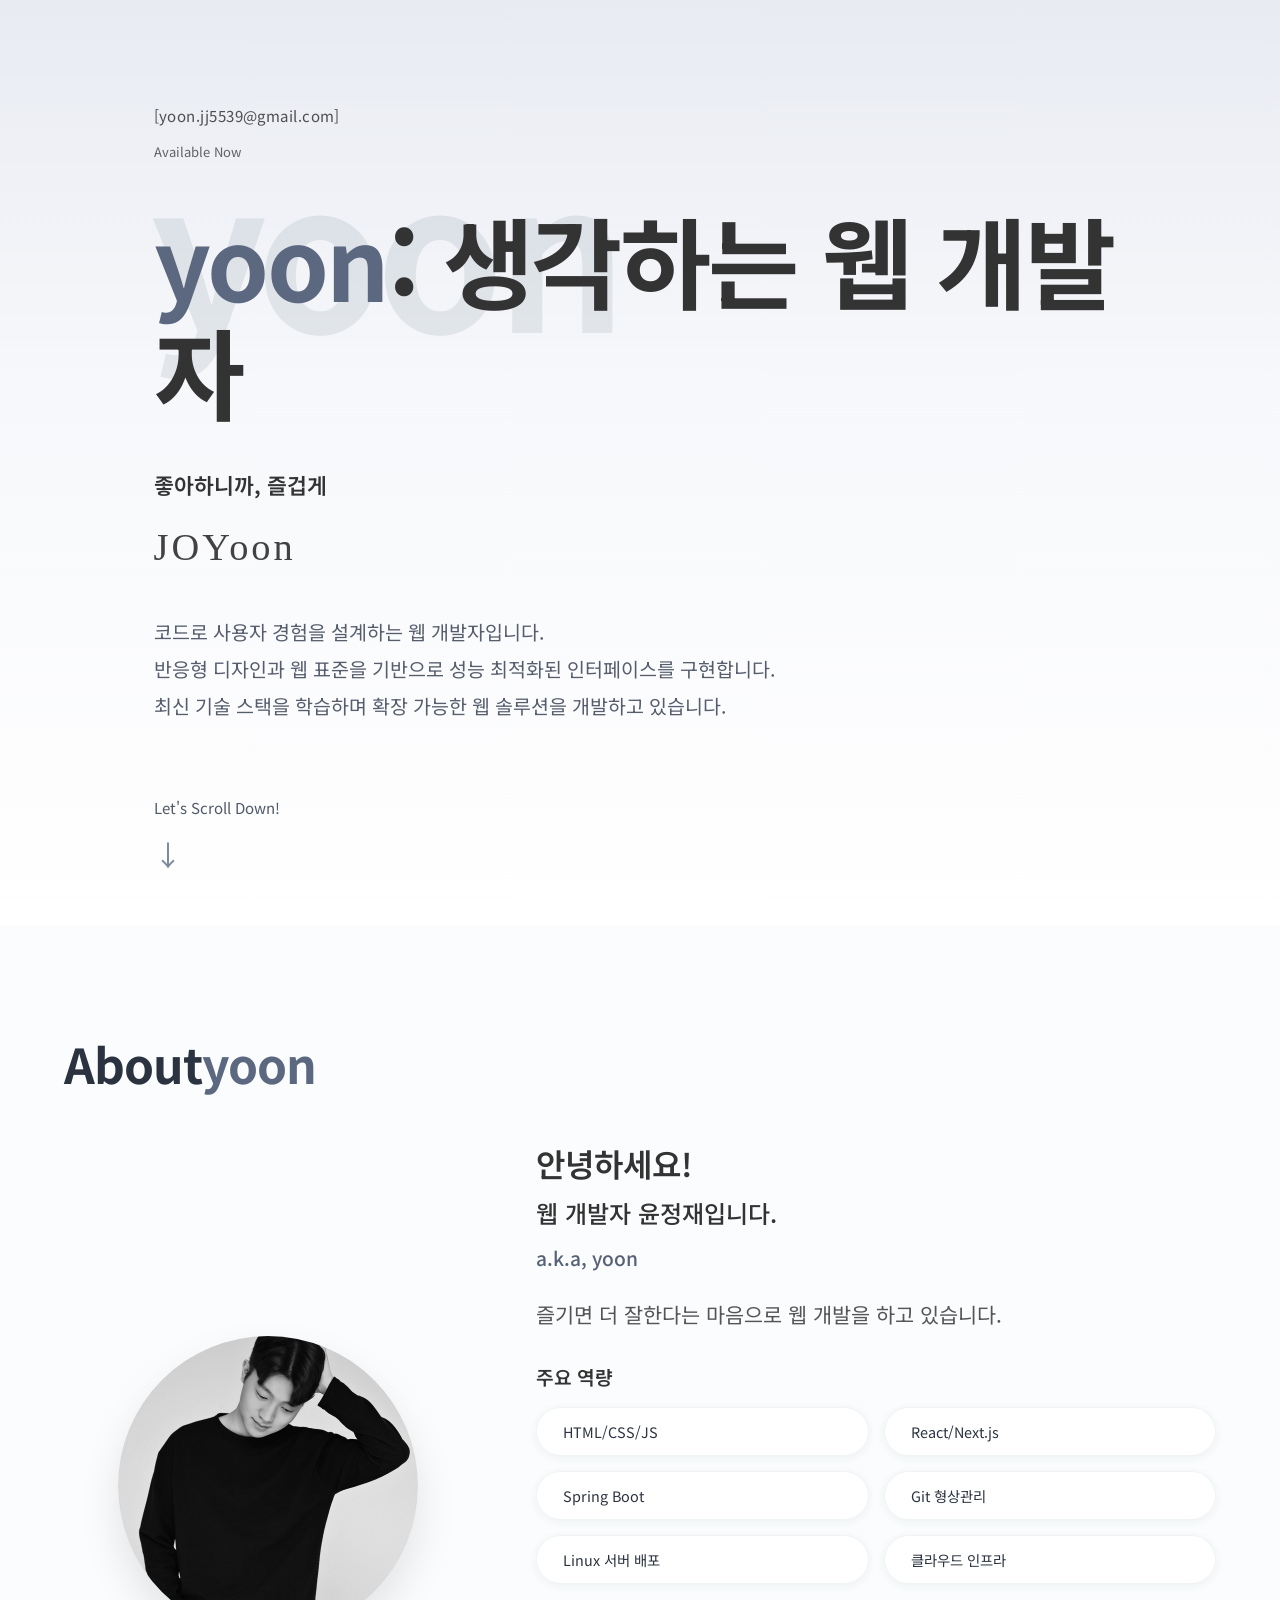
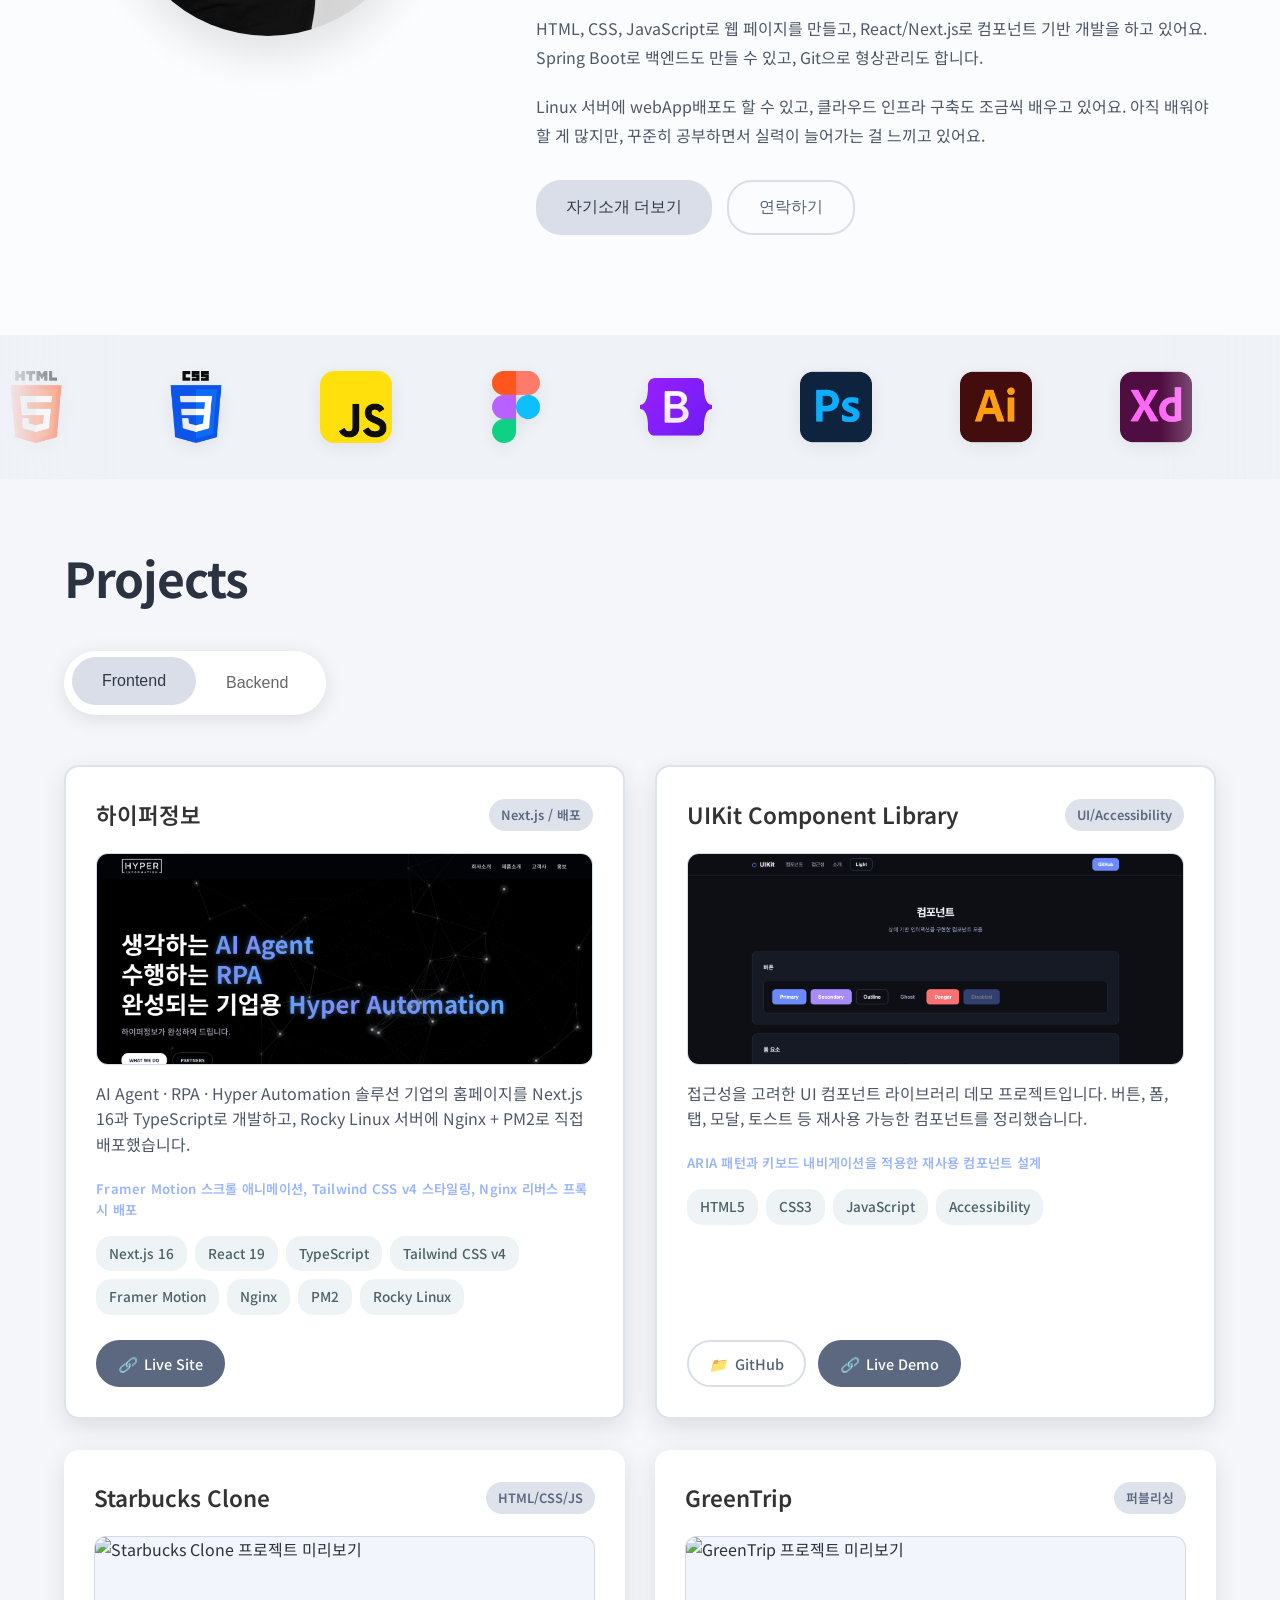
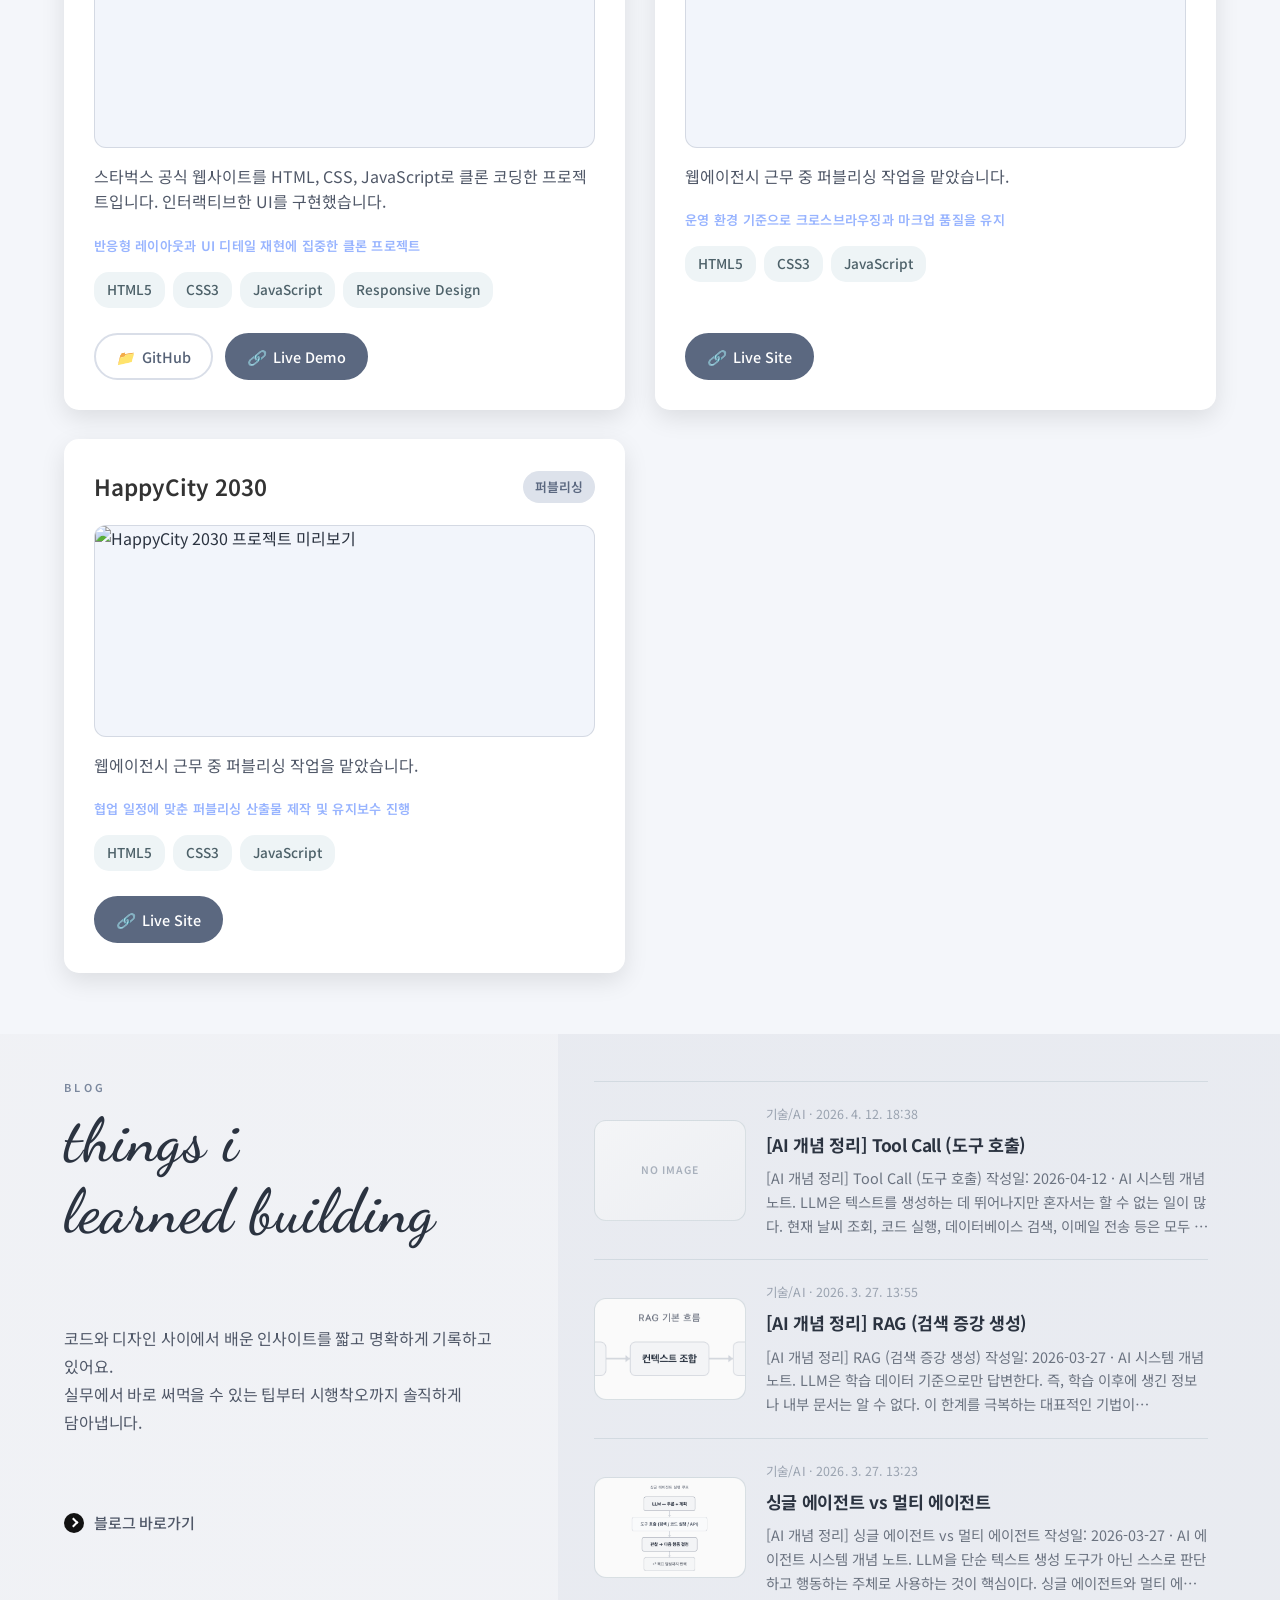
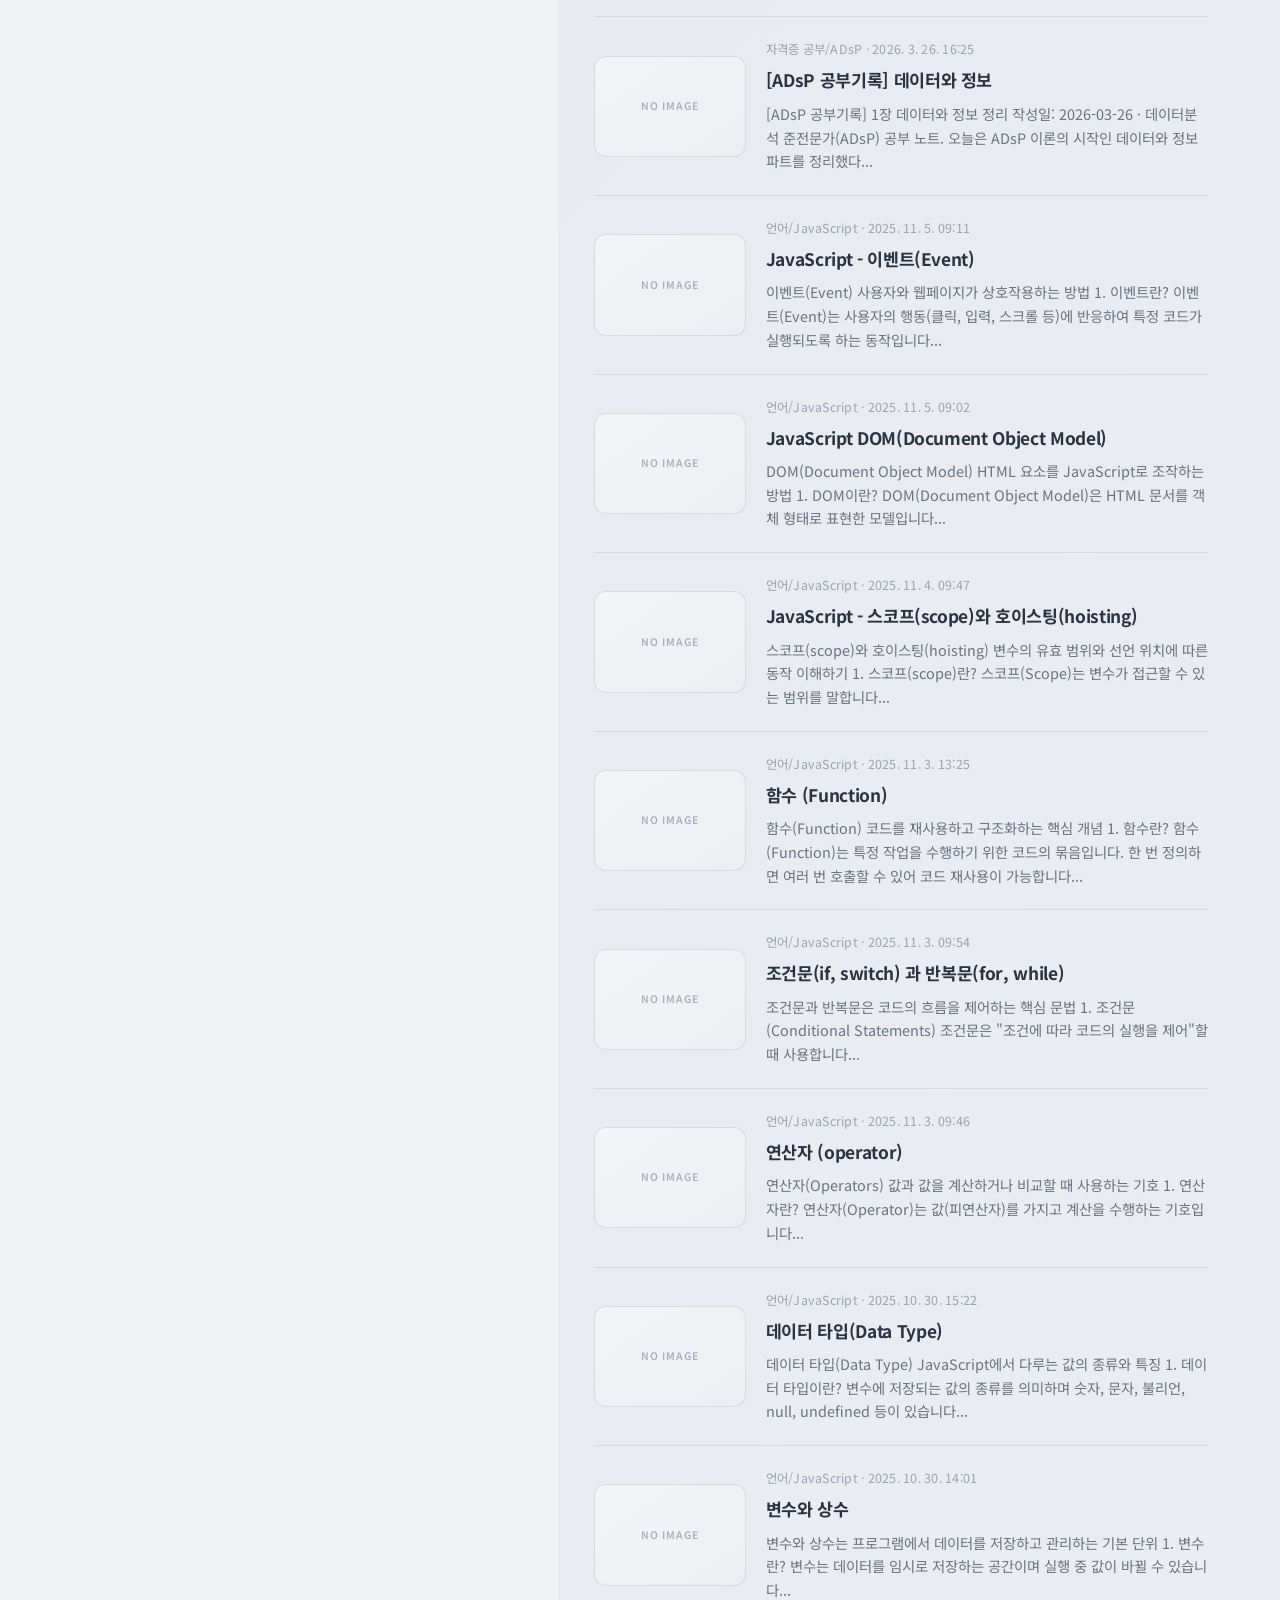
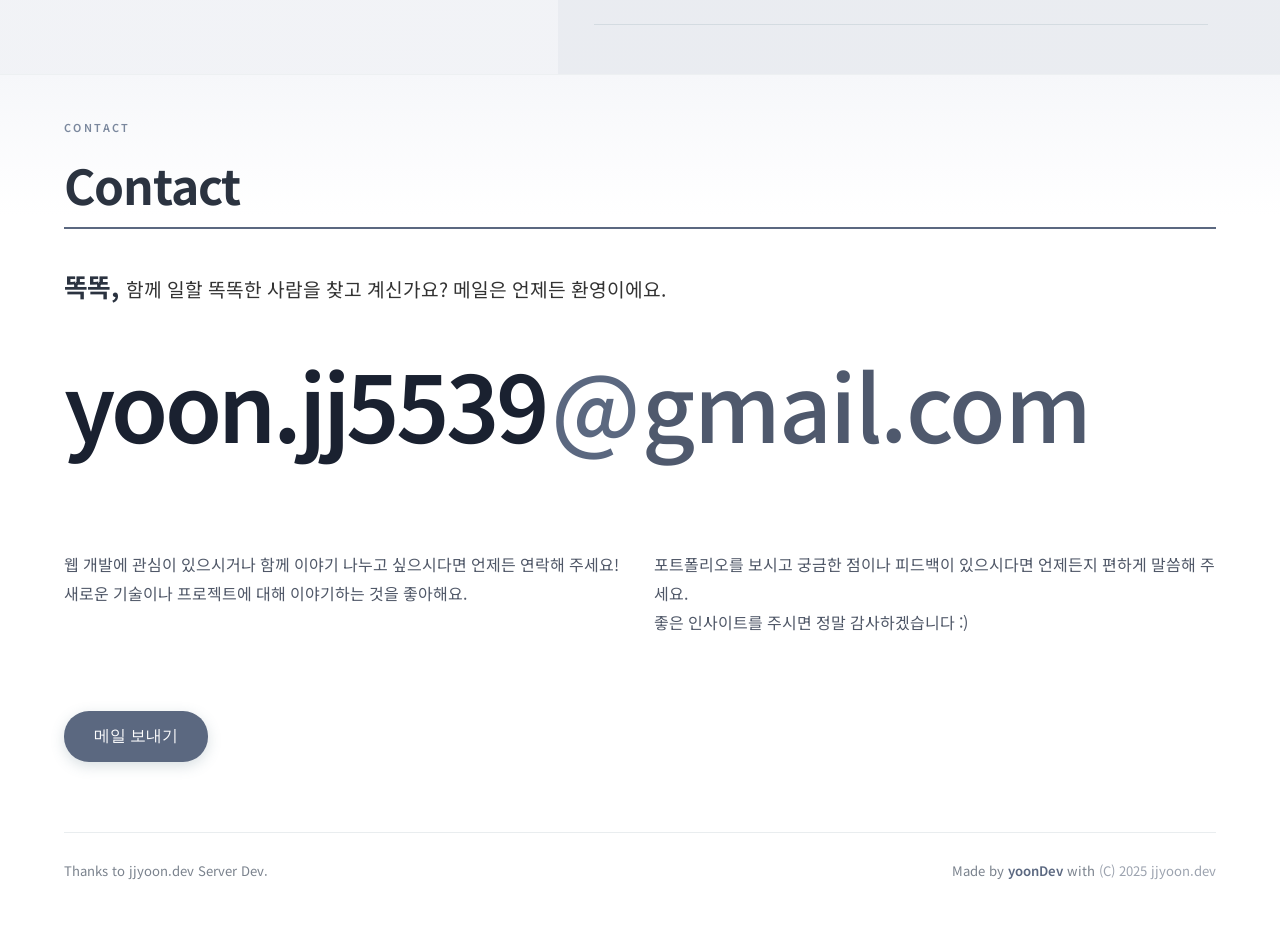
==== commit 596f2c0b: "blog 내용 추가" ====
--- a/index.html
+++ b/index.html
@@ -446,6 +446,21 @@
       <div class="blog-right">
         <div class="blog-feed">
           <article class="blog-item">
+            <a class="blog-item-link" href="https://yoon-jj5539.tistory.com/13" target="_blank"
+              rel="noopener noreferrer" aria-label="[AI 개념 정리] Tool Call (도구 호출) 글 보기">
+              <div class="blog-item-thumb" aria-hidden="true">
+                <span class="blog-item-thumb-placeholder">NO IMAGE</span>
+              </div>
+              <div class="blog-item-body">
+                <p class="blog-date">기술/AI · 2026. 4. 12. 18:38</p>
+                <h3>[AI 개념 정리] Tool Call (도구 호출)</h3>
+                <p class="blog-excerpt">[AI 개념 정리] Tool Call (도구 호출) 작성일: 2026-04-12 · AI 시스템 개념 노트. LLM은 텍스트를 생성하는 데
+                  뛰어나지만 혼자서는 할 수 없는 일이 많다. 현재 날씨 조회, 코드 실행, 데이터베이스 검색, 이메일 전송 등은 모두 외부 시스템이 필요하다. Tool Call은 LLM이 이러한 외부
+                  기능을 필요할 때 직접 요청할 수 있게 해주는 핵심 메커니즘이다...</p>
+              </div>
+            </a>
+          </article>
+          <article class="blog-item">
             <a class="blog-item-link" href="https://yoon-jj5539.tistory.com/12" target="_blank"
               rel="noopener noreferrer" aria-label="[AI 개념 정리] RAG (검색 증강 생성) 글 보기">
               <div class="blog-item-thumb" aria-hidden="true">
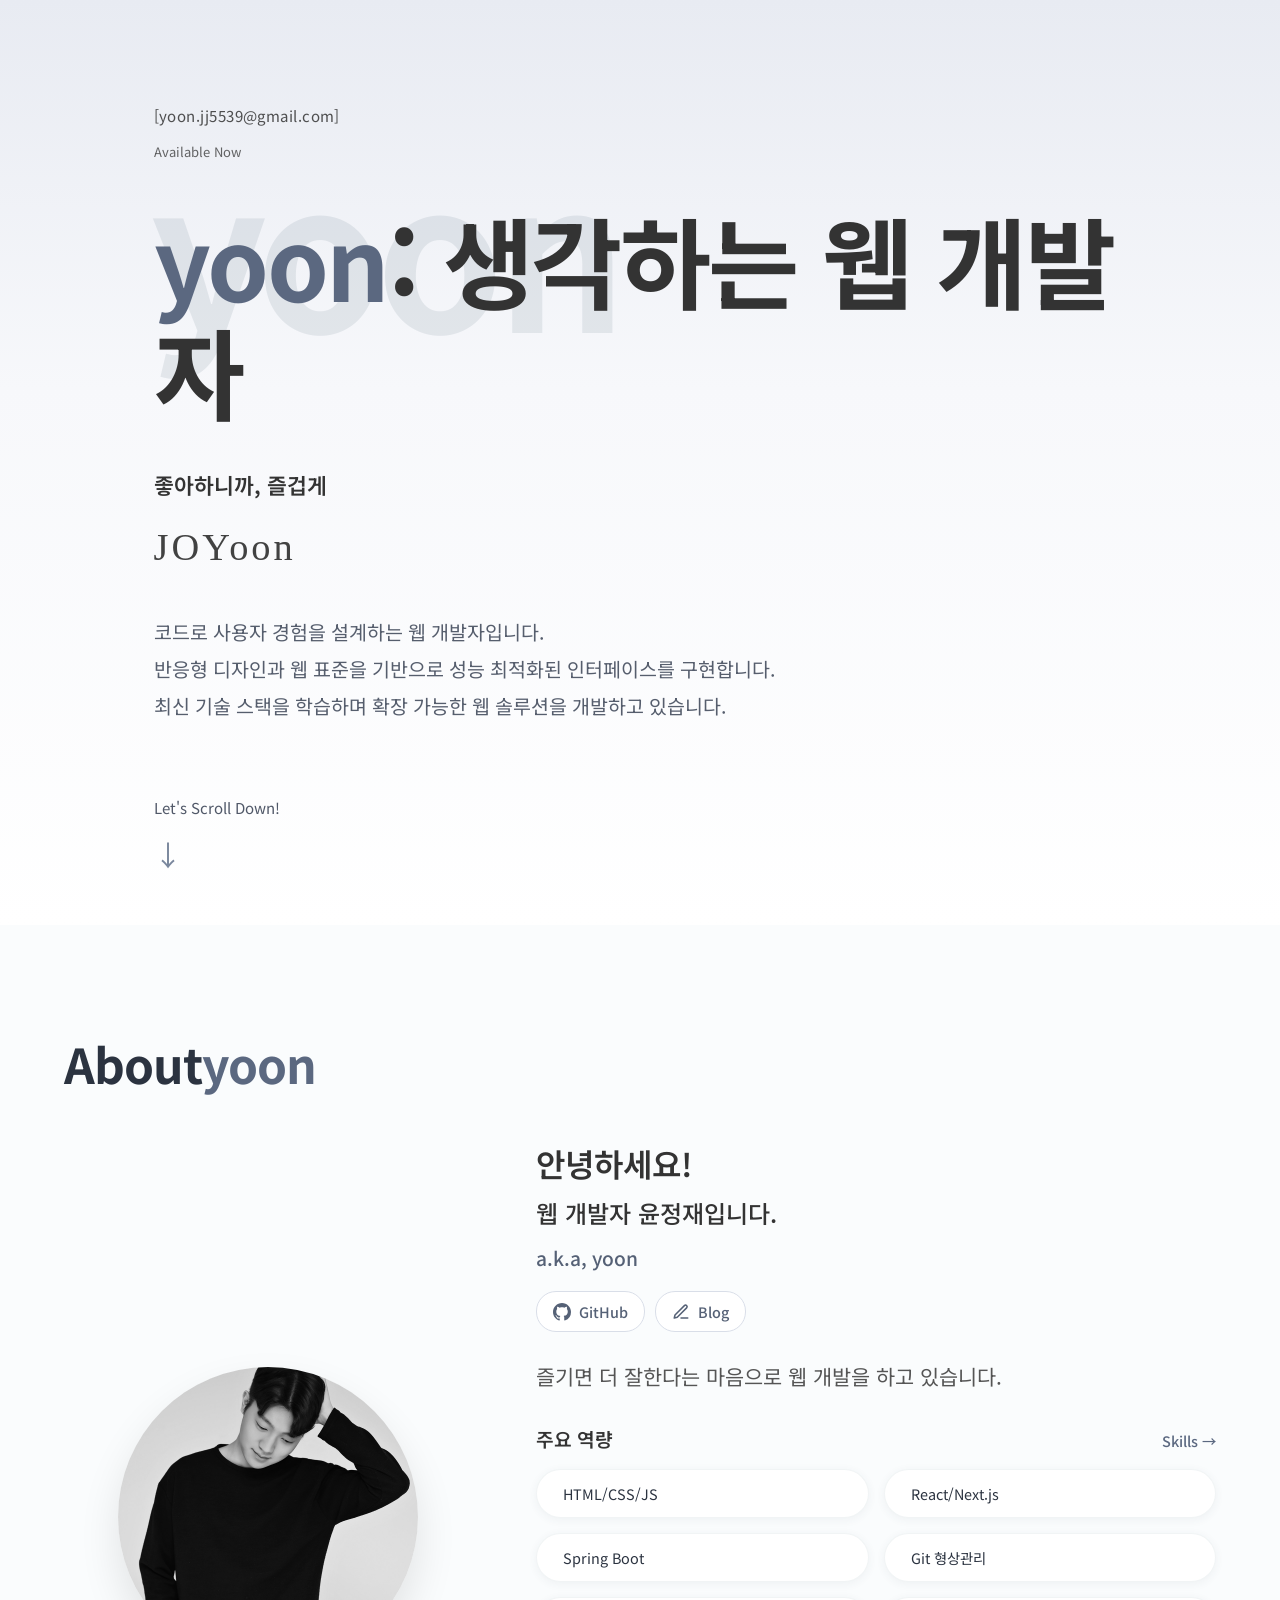
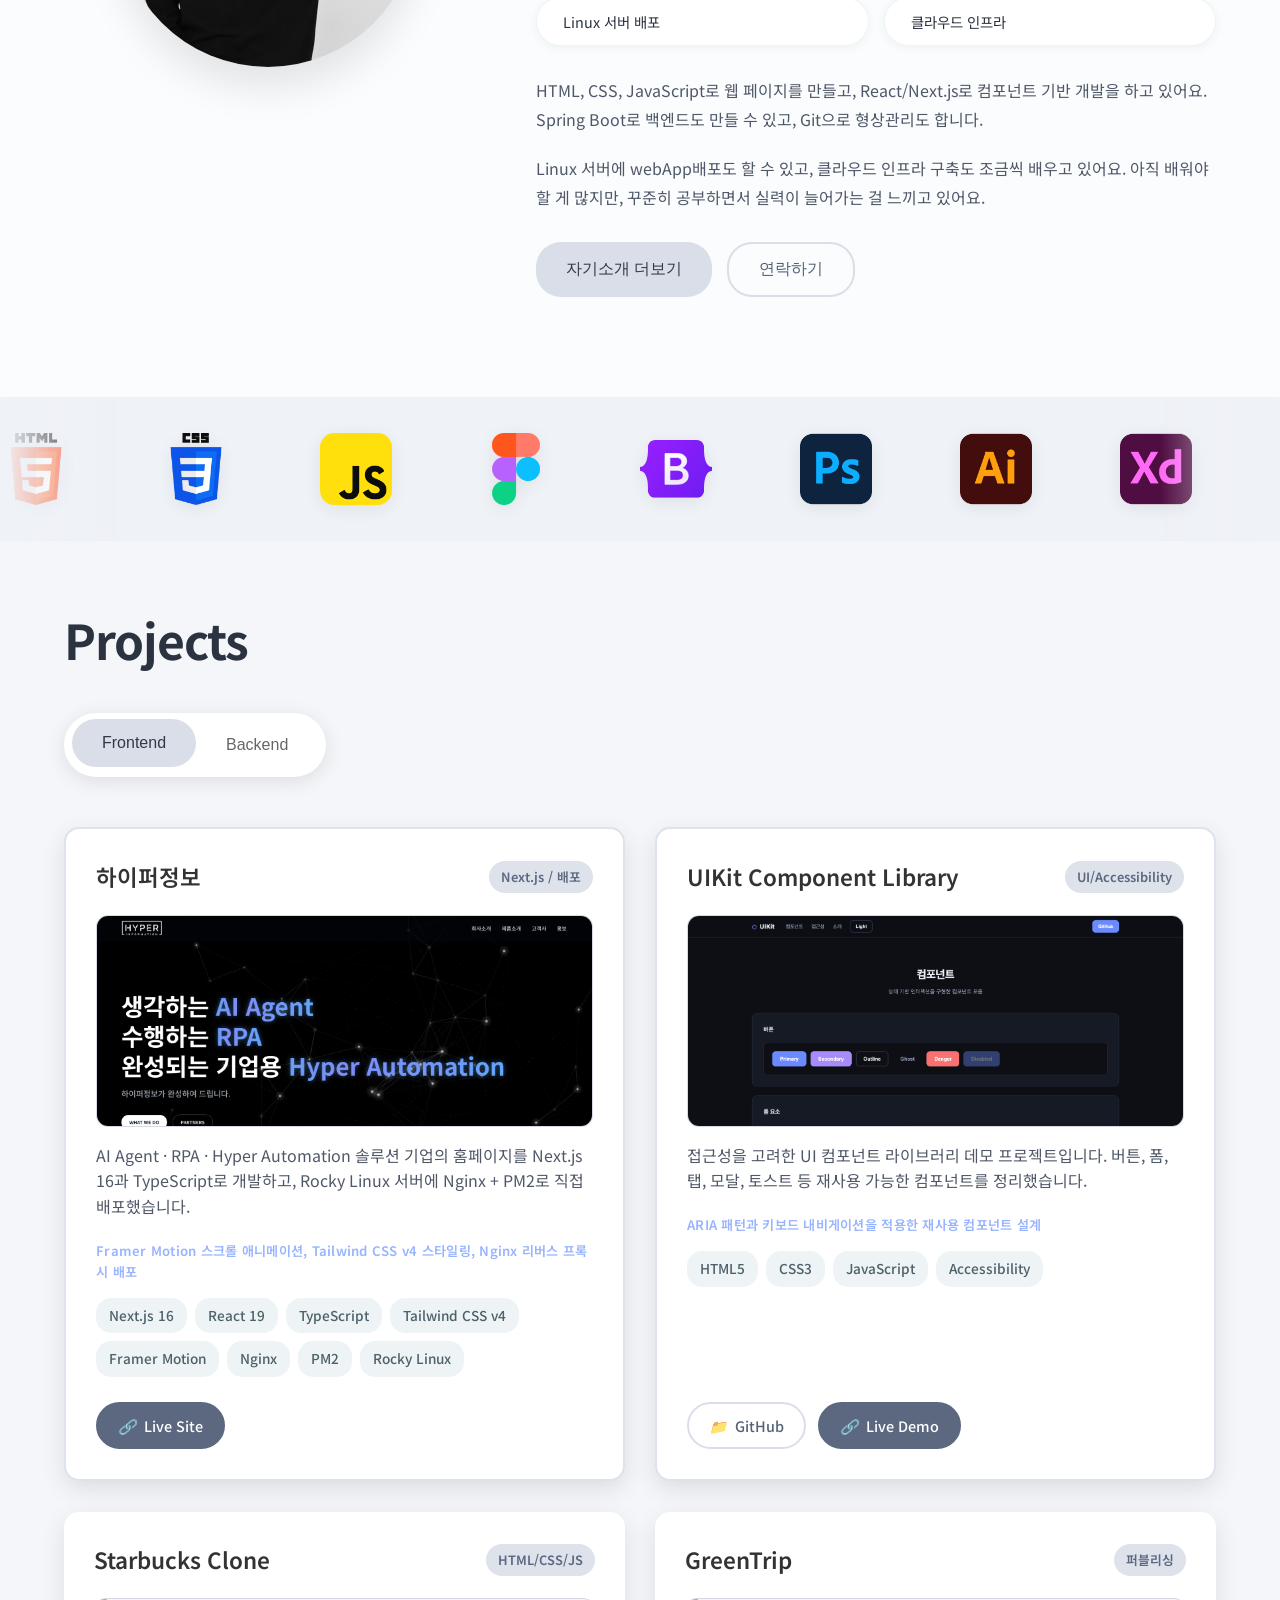
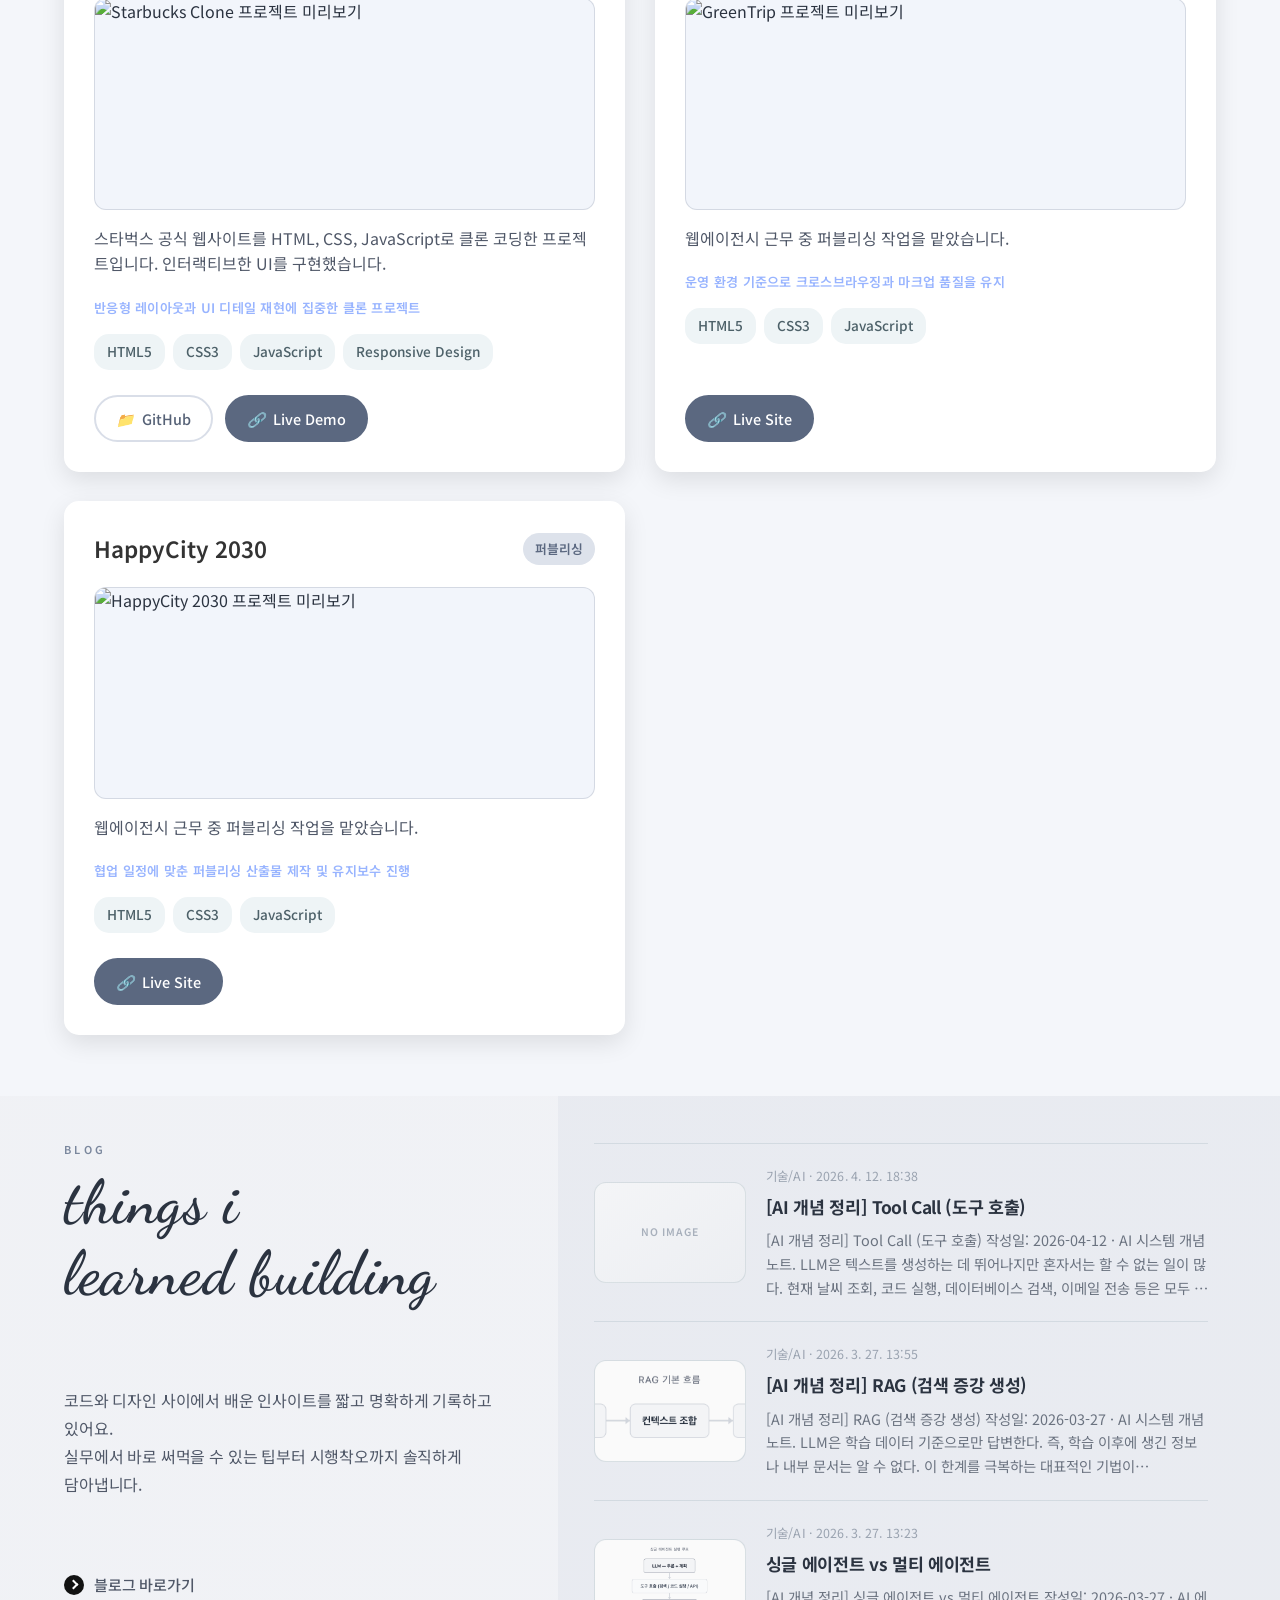
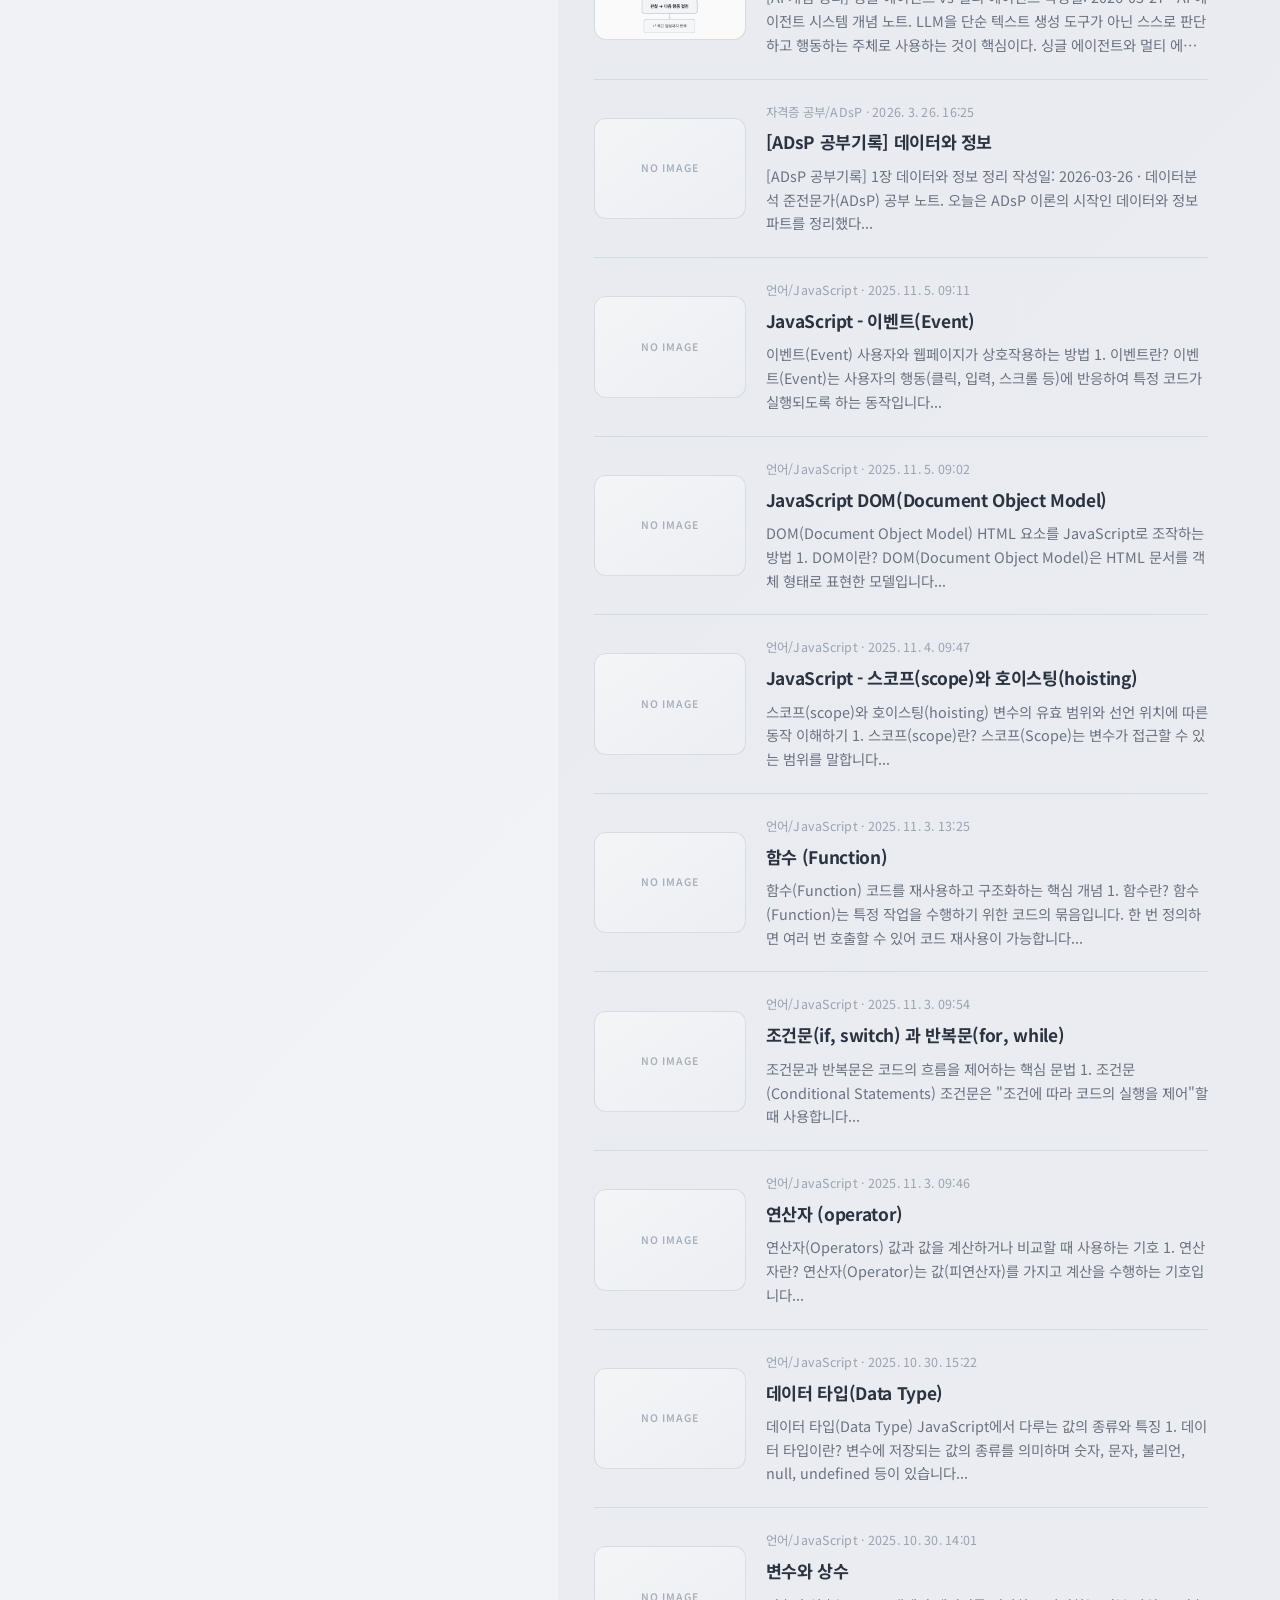
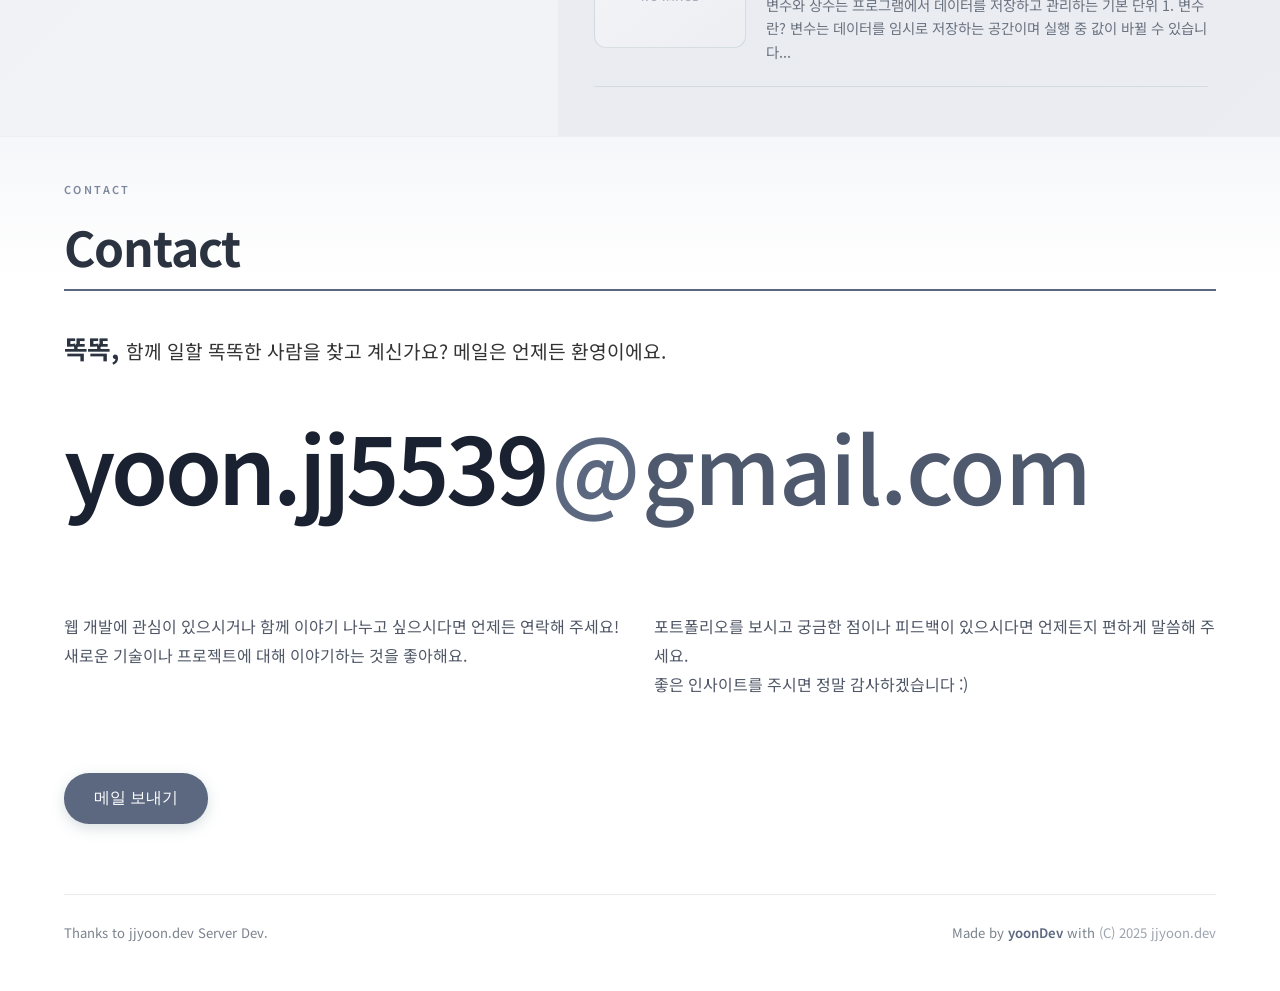
==== commit d03f521a: "포트폴리오 코멘트 내용 반영" ====
--- a/index.html
+++ b/index.html
@@ -65,10 +65,36 @@
             <p class="nickname">a.k.a, yoon</p>
           </div>
 
+          <ul class="social-links" aria-label="외부 링크">
+            <li>
+              <a href="https://github.com/yoonJJ" target="_blank" rel="noopener noreferrer" class="social-link"
+                aria-label="GitHub 프로필 열기 (새 창)">
+                <svg viewBox="0 0 16 16" width="18" height="18" aria-hidden="true" focusable="false">
+                  <path fill="currentColor"
+                    d="M8 0C3.58 0 0 3.58 0 8c0 3.54 2.29 6.53 5.47 7.59.4.07.55-.17.55-.38 0-.19-.01-.82-.01-1.49-2.01.37-2.53-.49-2.69-.94-.09-.23-.48-.94-.82-1.13-.28-.15-.68-.52-.01-.53.63-.01 1.08.58 1.23.82.72 1.21 1.87.87 2.33.66.07-.52.28-.87.51-1.07-1.78-.2-3.64-.89-3.64-3.95 0-.87.31-1.59.82-2.15-.08-.2-.36-1.02.08-2.12 0 0 .67-.21 2.2.82.64-.18 1.32-.27 2-.27.68 0 1.36.09 2 .27 1.53-1.04 2.2-.82 2.2-.82.44 1.1.16 1.92.08 2.12.51.56.82 1.27.82 2.15 0 3.07-1.87 3.75-3.65 3.95.29.25.54.73.54 1.48 0 1.07-.01 1.93-.01 2.2 0 .21.15.46.55.38A8.013 8.013 0 0016 8c0-4.42-3.58-8-8-8z" />
+                </svg>
+                GitHub
+              </a>
+            </li>
+            <li>
+              <a href="https://yoon-jj5539.tistory.com/" target="_blank" rel="noopener noreferrer" class="social-link"
+                aria-label="기술 블로그 열기 (새 창)">
+                <svg viewBox="0 0 24 24" width="18" height="18" aria-hidden="true" focusable="false">
+                  <path fill="none" stroke="currentColor" stroke-width="2" stroke-linecap="round" stroke-linejoin="round"
+                    d="M12 20h9M16.5 3.5a2.12 2.12 0 013 3L7 19l-4 1 1-4 12.5-12.5z" />
+                </svg>
+                Blog
+              </a>
+            </li>
+          </ul>
+
           <p class="main-description">즐기면 더 잘한다는 마음으로 웹 개발을 하고 있습니다.</p>
 
           <div class="skills-section">
-            <h4>주요 역량</h4>
+            <div class="skills-section-head">
+              <h4>주요 역량</h4>
+              <a href="pages/skills.html" class="skills-more-link">Skills →</a>
+            </div>
             <div class="skills-grid">
               <div class="skill-item">
                 <span class="skill-icon"></span>
--- a/assets/css/style.css
+++ b/assets/css/style.css
@@ -81,10 +81,18 @@
 .about-text {text-align: left;}
 .intro-header h3 {font-size: 2rem; font-weight: 600; margin-bottom: 5px; color: #333;}
 .intro-header h4 {font-size: 1.5rem; font-weight: 500; margin-bottom: 10px; color: #333;}
-.nickname {font-size: 1.2rem; color: var(--accent-text); font-weight: 500; margin-bottom: 25px;}
+.nickname {font-size: 1.2rem; color: var(--accent-text); font-weight: 500; margin-bottom: 18px;}
+.social-links {display: flex; flex-wrap: wrap; gap: 10px; list-style: none; padding: 0; margin: 0 0 28px;}
+.social-link {display: inline-flex; align-items: center; gap: 8px; padding: 8px 16px; border: 1px solid var(--accent); border-radius: 20px; background: #fff; color: var(--accent-text); font-size: 0.9rem; font-weight: 500; text-decoration: none; transition: all 0.3s ease;}
+.social-link:hover {background: var(--accent); color: var(--accent-strong); transform: translateY(-2px);}
+.social-link:focus-visible {outline: 2px solid var(--brand); outline-offset: 3px;}
 .main-description {font-size: 1.3rem; color: #555; margin-bottom: 30px; line-height: 1.6;}
 .skills-section {margin-bottom: 30px;}
-.skills-section h4 {font-size: 1.2rem; color: #333; margin-bottom: 15px; font-weight: 600;}
+.skills-section-head {display: flex; align-items: baseline; justify-content: space-between; gap: 12px; margin-bottom: 15px;}
+.skills-section h4 {font-size: 1.2rem; color: #333; margin-bottom: 0; font-weight: 600;}
+.skills-more-link {font-size: 0.9rem; font-weight: 500; color: var(--brand); text-decoration: none; white-space: nowrap;}
+.skills-more-link:hover {text-decoration: underline; text-underline-offset: 3px;}
+.skills-more-link:focus-visible {outline: 2px solid var(--brand); outline-offset: 3px; border-radius: 4px;}
 .skills-grid {display: grid; grid-template-columns: repeat(2, 1fr); gap: 15px;}
 .skill-item {display: flex; align-items: center; gap: 10px; padding: 12px 16px; background: #fff; border-radius: 25px; box-shadow: 0 2px 10px rgba(45, 74, 86, 0.06); border: 1px solid rgba(79, 111, 125, 0.08); transition: all 0.3s ease; font-size: 0.9rem;}
 .skill-item:hover {transform: translateY(-2px); box-shadow: 0 6px 18px rgba(45, 74, 86, 0.1); border-color: rgba(79, 111, 125, 0.18);}
@@ -264,6 +272,33 @@
 .footer-highlight {color: var(--brand); font-weight: 600;}
 .footer-copy {color: #9ca3af;}
 
+/* ----- Skills Page ----- */
+.skills-page {background: var(--accent-soft);}
+.skills-topbar {position: sticky; top: 0; z-index: 10; padding: 16px 0; background: rgba(244, 246, 250, 0.9); backdrop-filter: blur(8px); border-bottom: 1px solid rgba(79, 111, 125, 0.1);}
+.skills-back {font-size: 0.95rem; font-weight: 500; color: var(--accent-text); text-decoration: none;}
+.skills-back:hover {color: var(--brand); text-decoration: underline; text-underline-offset: 3px;}
+.skills-main {padding: 56px 0 80px;}
+.skills-head {text-align: left; margin-bottom: 40px;}
+.skills-kicker {font-size: 0.68rem; letter-spacing: 0.22em; font-weight: 600; color: var(--brand-muted); margin-bottom: 10px;}
+.skills-lead {max-width: 46rem; font-size: 1rem; line-height: 1.8; color: var(--text-body); word-break: keep-all;}
+
+.stars {color: #e0a83a; letter-spacing: 0.12em; font-size: 1.05rem; line-height: 1;}
+.skills-legend {margin-bottom: 48px; padding: 24px 28px; background: #fff; border: 1px solid var(--brand-soft); border-radius: 16px;}
+.skills-legend h3 {font-size: 1.06rem; color: var(--text-heading); margin-bottom: 14px;}
+.legend-list {list-style: none; padding: 0; display: grid; gap: 10px;}
+.legend-list li {display: flex; align-items: center; flex-wrap: wrap; gap: 6px 14px; font-size: 0.92rem; color: var(--text-body);}
+.legend-list strong {min-width: 3.5em; color: var(--text-heading); font-weight: 600;}
+
+.skills-group {padding: 0; margin-bottom: 48px;}
+.skills-group-title {font-size: 1.5rem; font-weight: 700; color: var(--text-heading); margin-bottom: 18px; padding-bottom: 10px; border-bottom: 2px solid var(--brand);}
+.skills-list {display: grid; grid-template-columns: repeat(auto-fill, minmax(280px, 1fr)); gap: 20px;}
+.skill-card {display: flex; flex-direction: column; gap: 10px; padding: 22px; background: #fff; border-radius: 15px; box-shadow: 0 4px 16px rgba(45, 74, 86, 0.06); border: 1px solid rgba(79, 111, 125, 0.08);}
+.skill-card-head {display: flex; align-items: center; justify-content: space-between; gap: 10px;}
+.skill-card-head h4 {font-size: 1.1rem; font-weight: 600; color: var(--text-heading);}
+.skill-level {flex-shrink: 0; background: var(--brand-soft); color: var(--brand); padding: 4px 10px; border-radius: 20px; font-size: 0.78rem; font-weight: 600;}
+.skill-desc {font-size: 0.93rem; line-height: 1.65; color: var(--text-body); word-break: keep-all;}
+.skills-page .footer {padding-top: 0;}
+
 /* ----- Responsive ----- */
 @media (max-width: 768px) {
     .container {
@@ -345,7 +380,30 @@
         justify-content: center;
         flex-wrap: wrap;
     }
-    
+
+    .social-links {
+        justify-content: center;
+    }
+
+    .skills-section-head {
+        flex-direction: column;
+        align-items: center;
+        gap: 6px;
+    }
+
+    .skills-main {
+        padding: 36px 0 56px;
+    }
+
+    .skills-legend {
+        padding: 18px;
+    }
+
+    .skills-list {
+        grid-template-columns: 1fr;
+        gap: 14px;
+    }
+
     .work-details {
         flex-direction: column;
         gap: 10px;
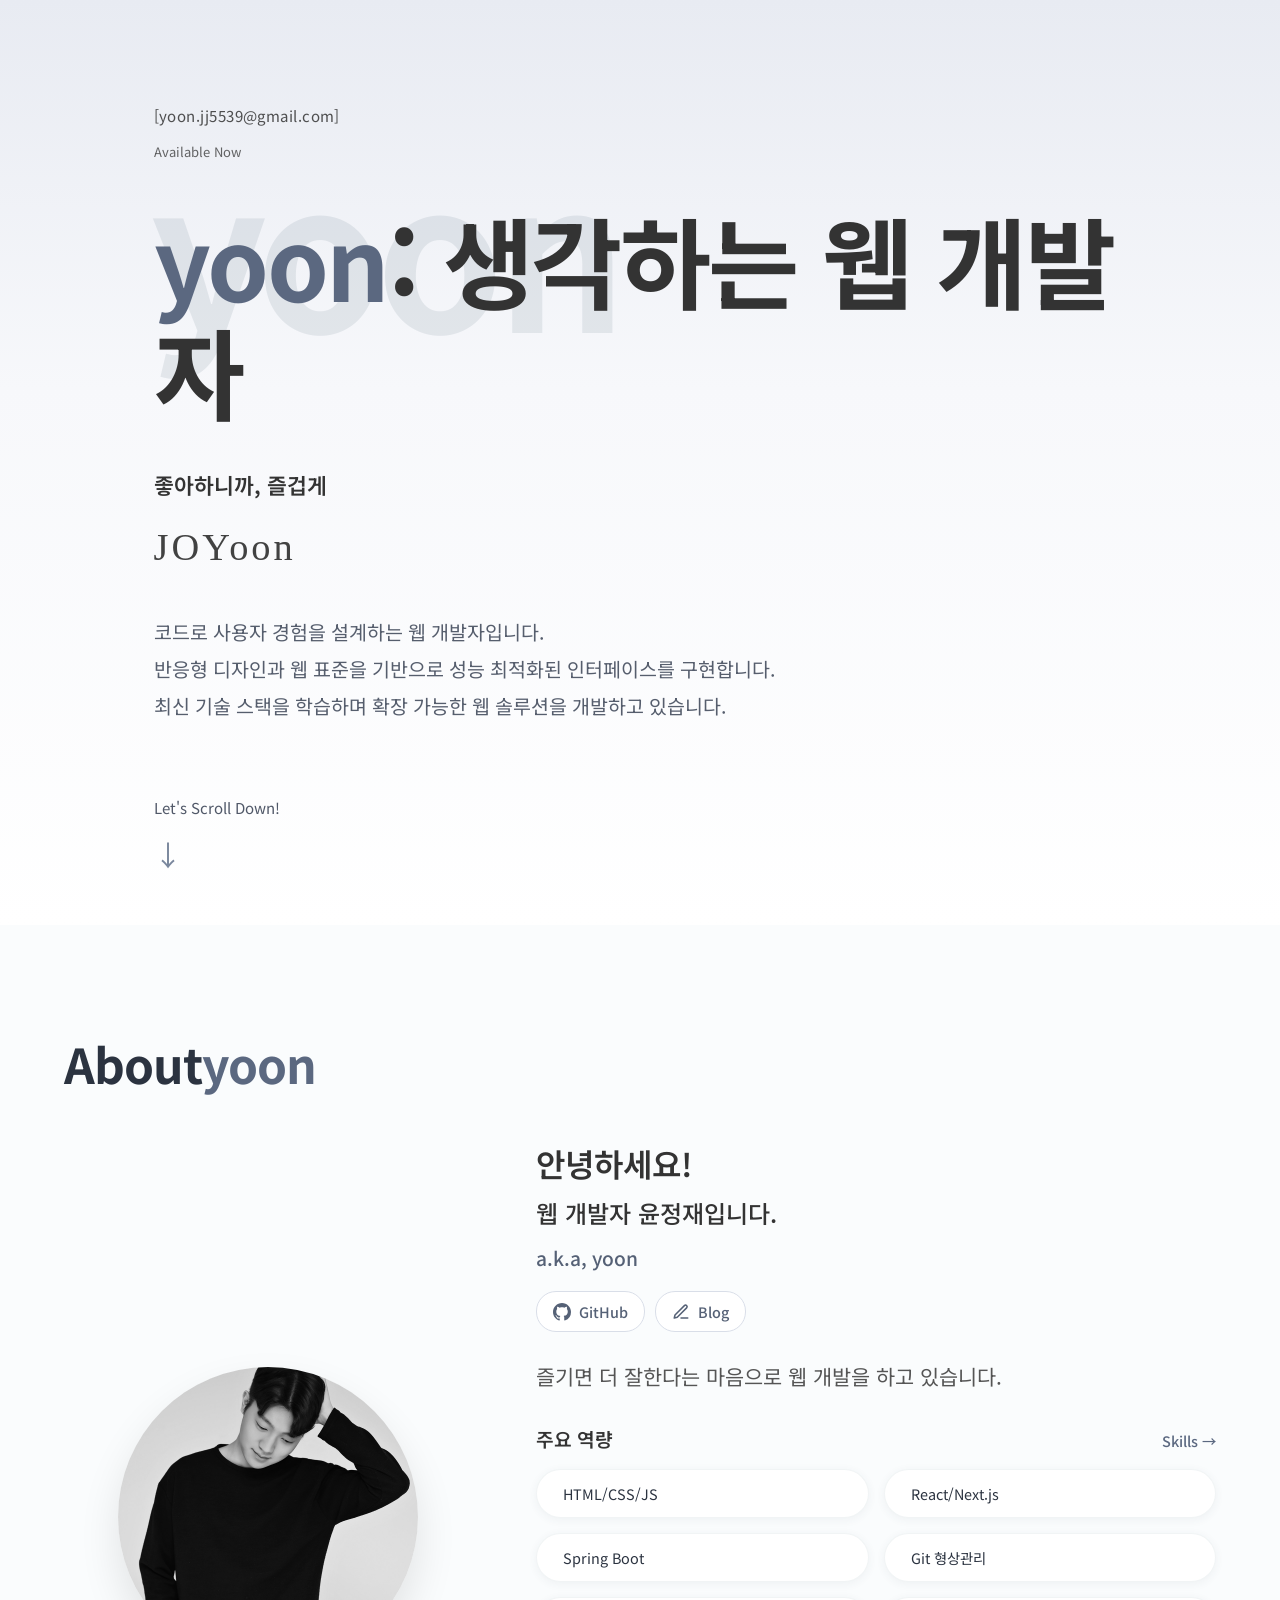
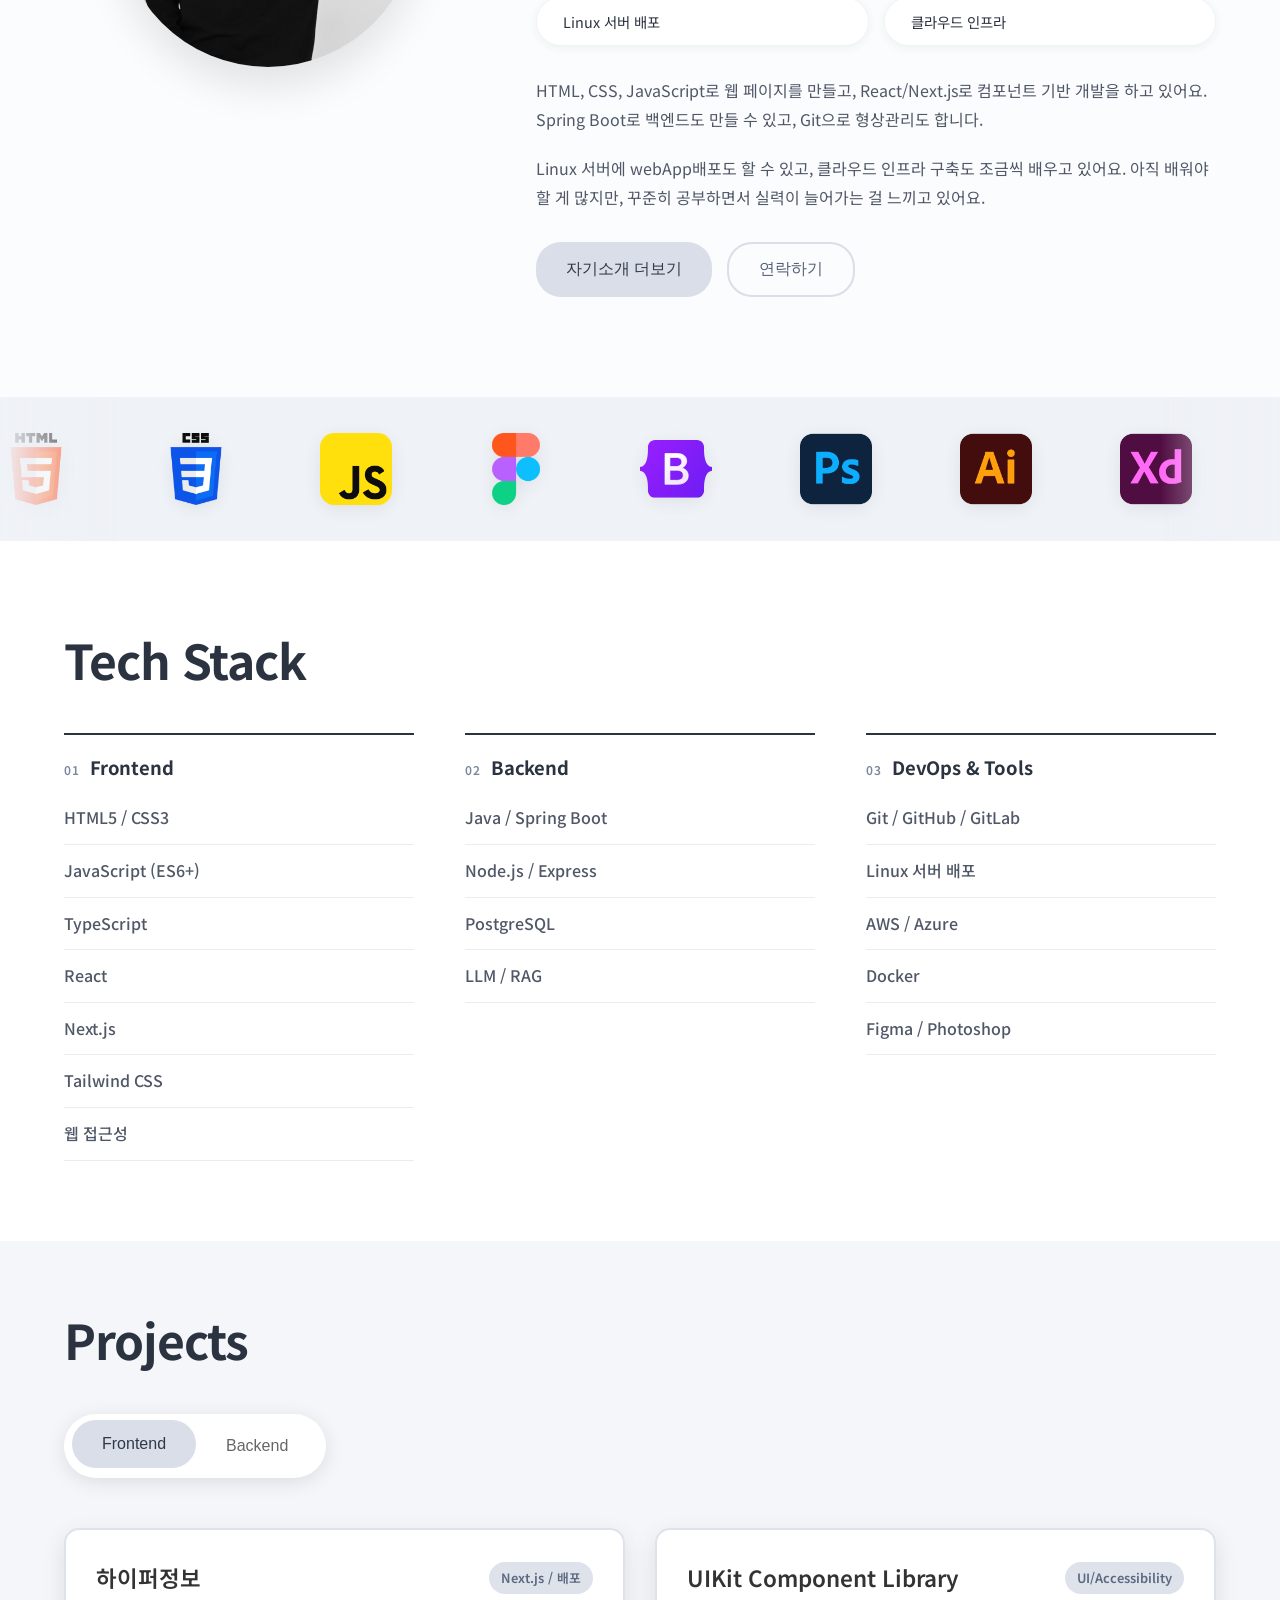
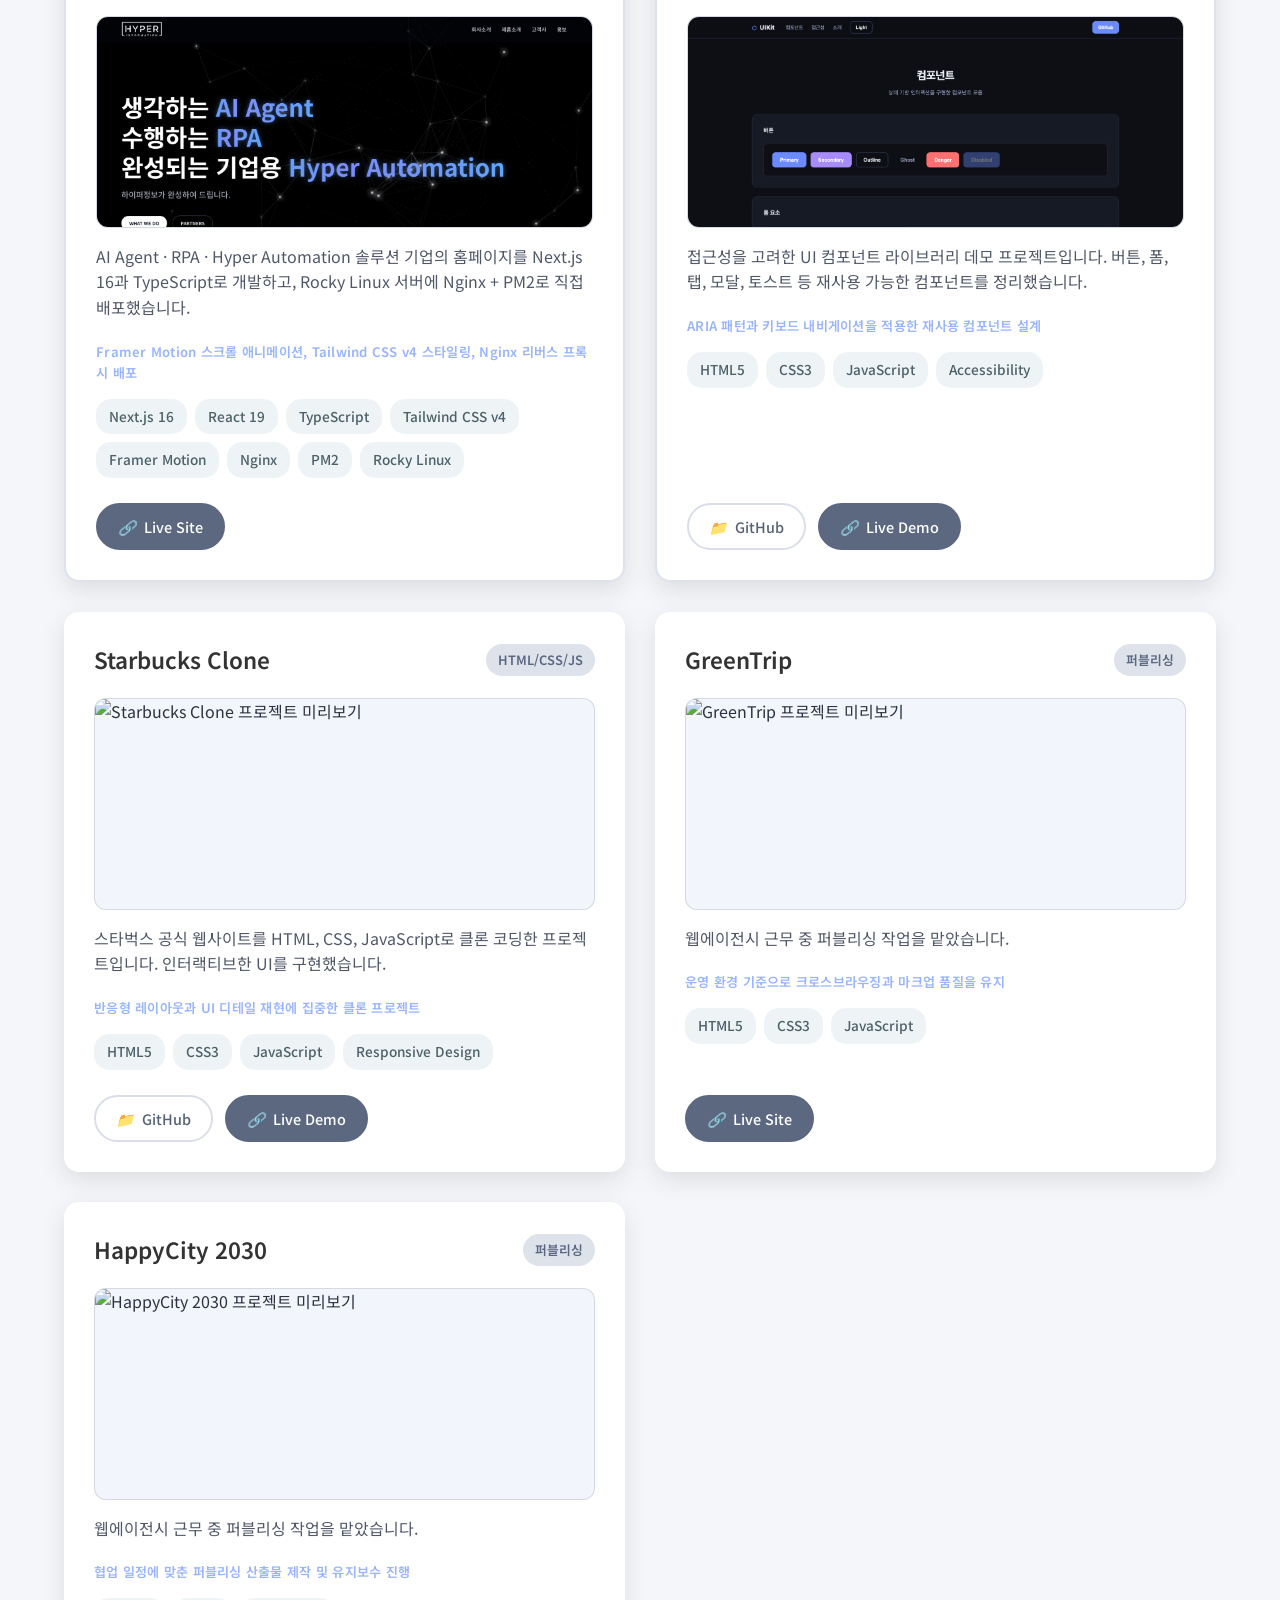
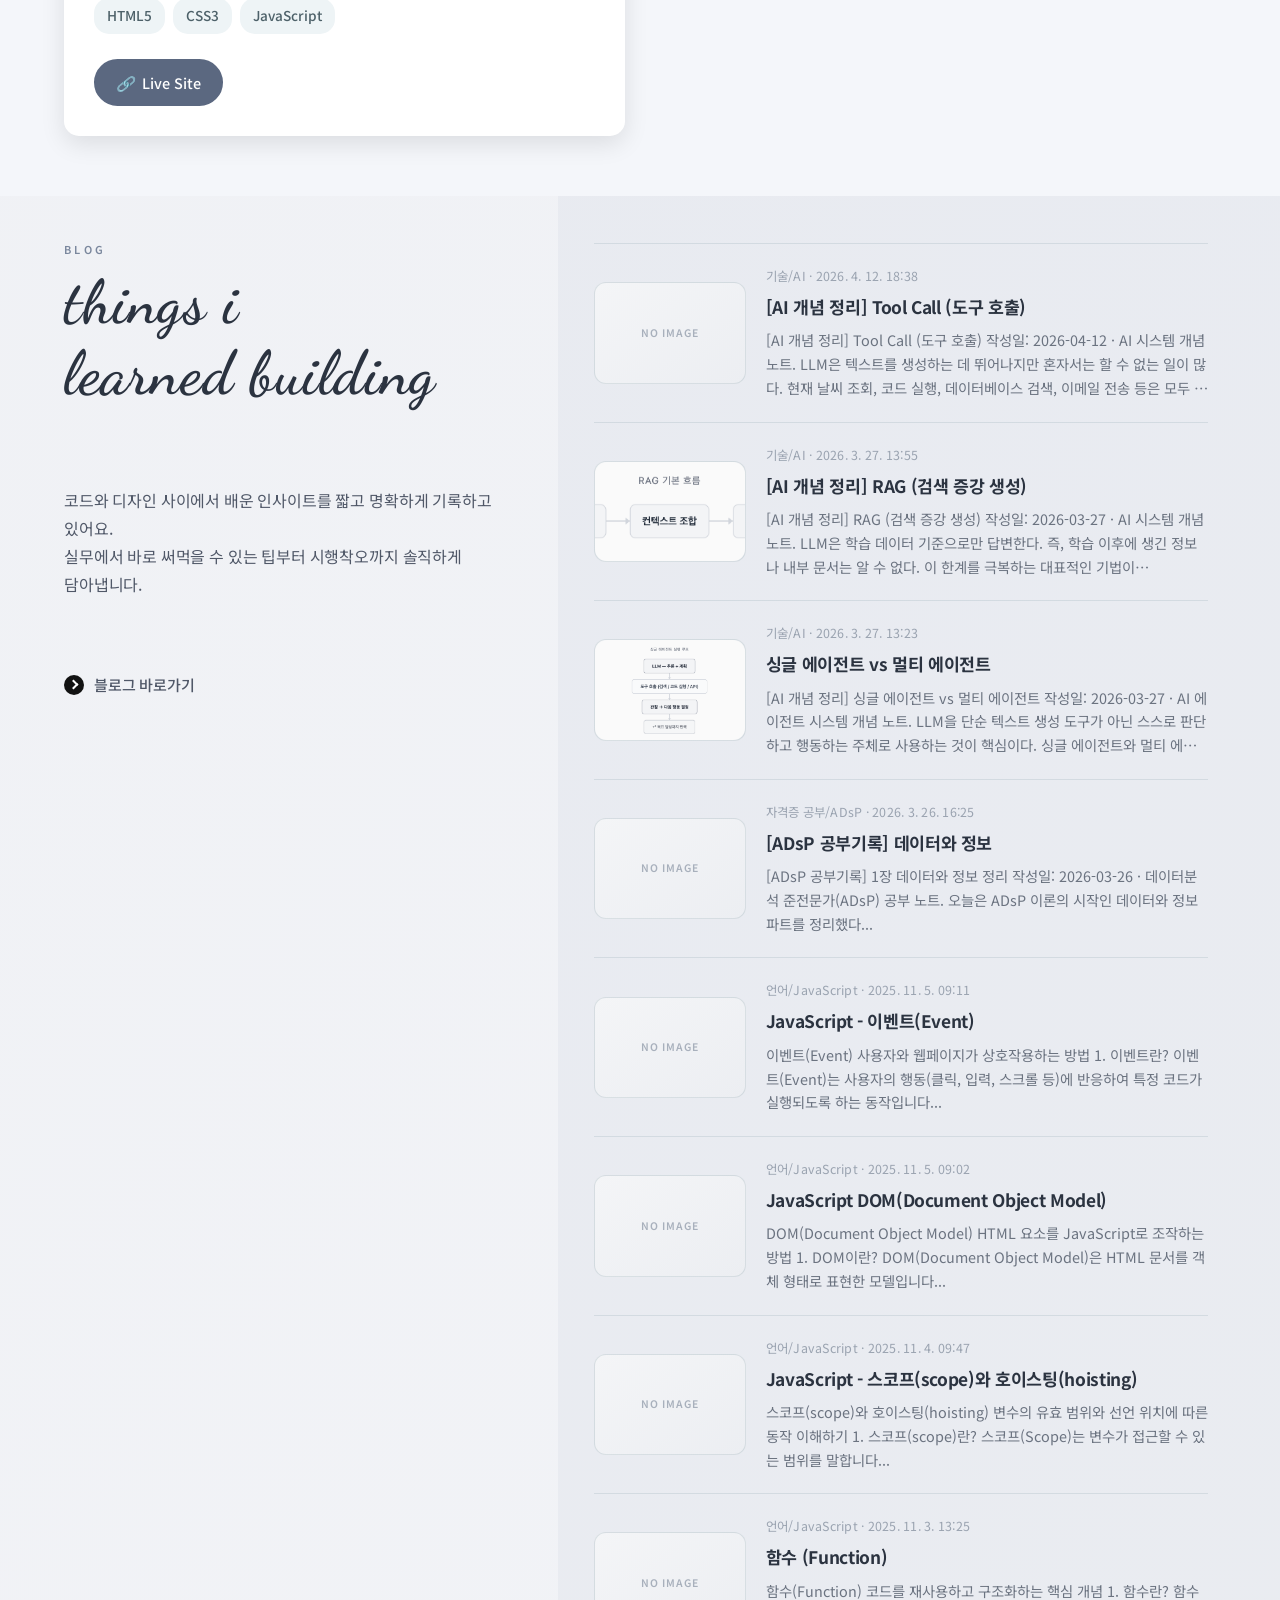
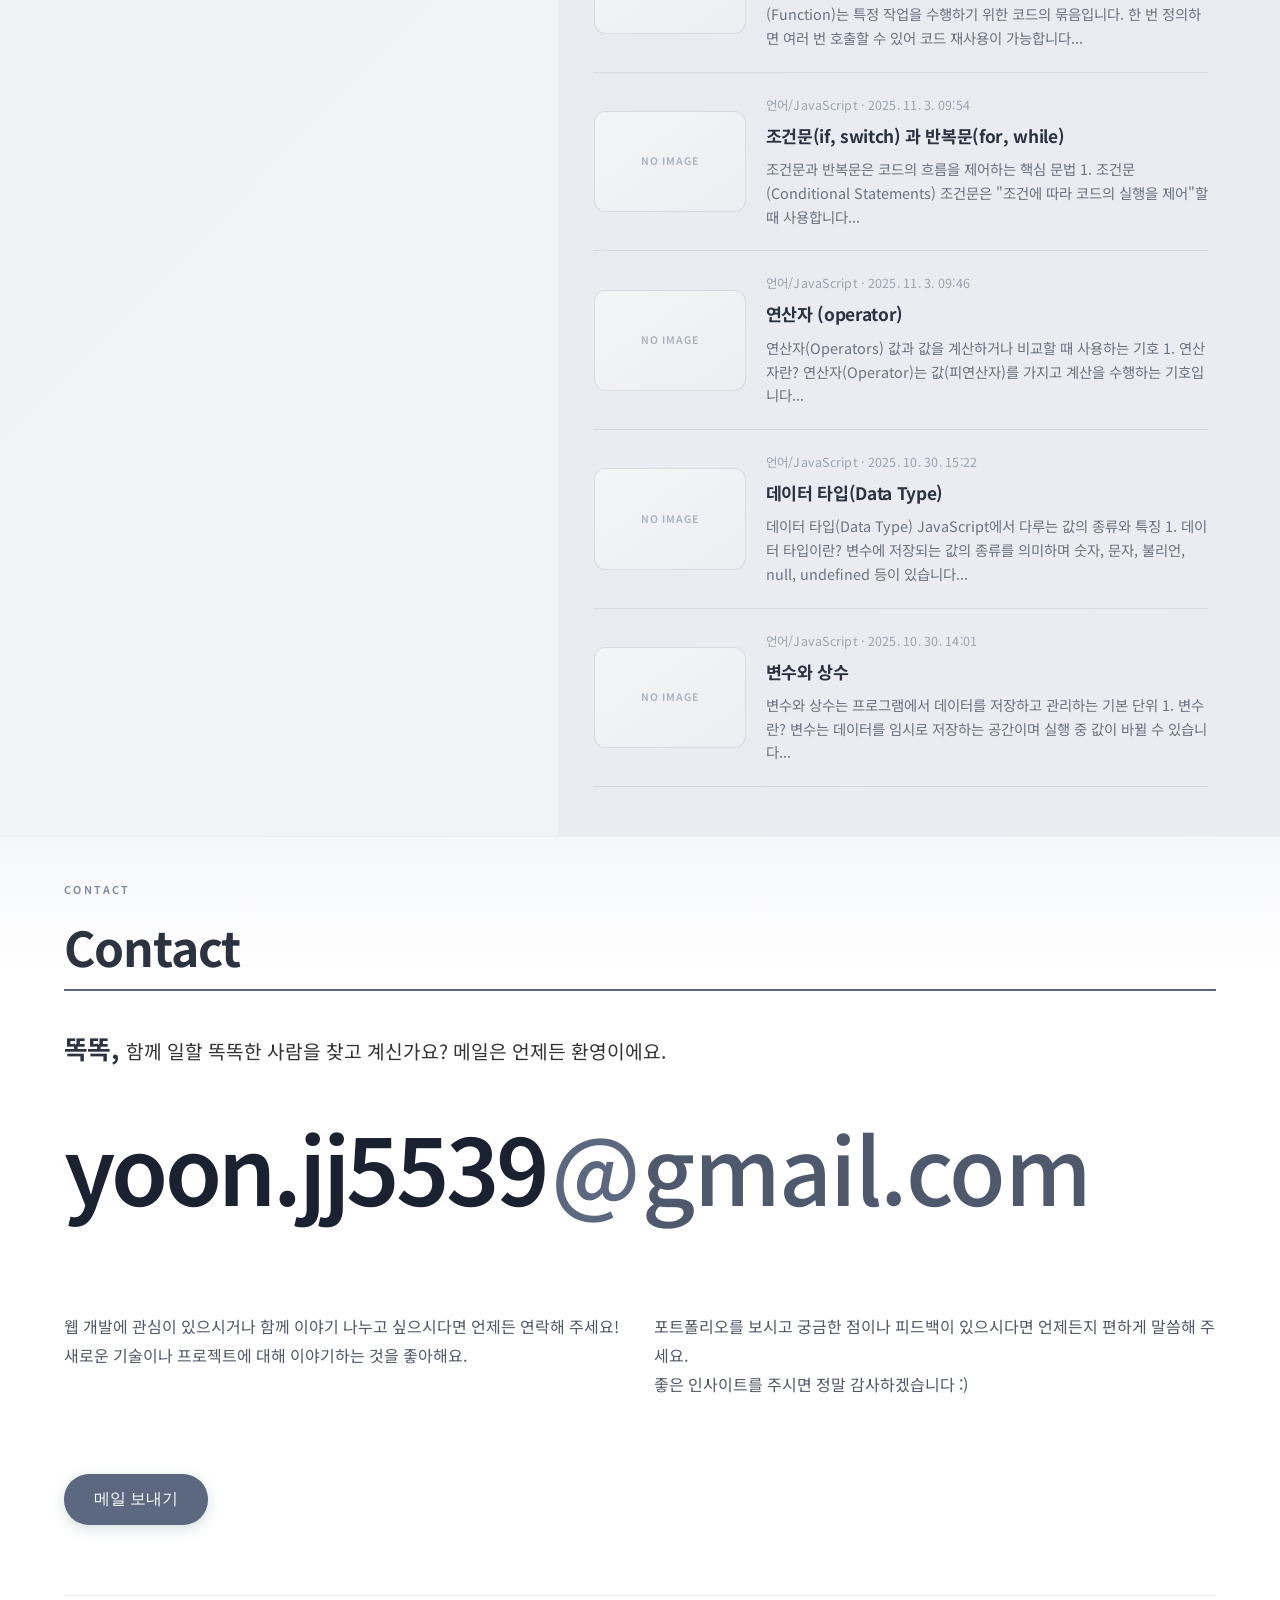
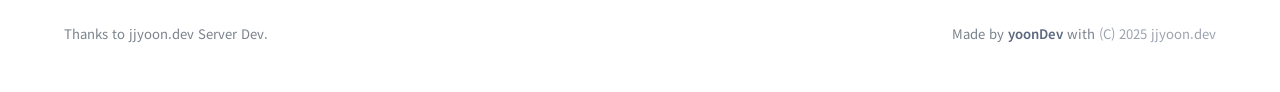
==== commit 6c9121e9: "skills 변경" ====
--- a/index.html
+++ b/index.html
@@ -93,7 +93,7 @@
           <div class="skills-section">
             <div class="skills-section-head">
               <h4>주요 역량</h4>
-              <a href="pages/skills.html" class="skills-more-link">Skills →</a>
+              <a href="#stack" class="skills-more-link">Skills →</a>
             </div>
             <div class="skills-grid">
               <div class="skill-item">
@@ -192,6 +192,49 @@
     </div>
   </section>
 
+  <!-- Tech Stack Section -->
+  <section class="stack-section" id="stack" aria-labelledby="stackTitle">
+    <div class="container">
+      <div class="section-header">
+        <h2 id="stackTitle">Tech Stack</h2>
+      </div>
+
+      <div class="stack-columns">
+        <div class="stack-column">
+          <h3><span>01</span>Frontend</h3>
+          <ul>
+            <li>HTML5 / CSS3</li>
+            <li>JavaScript (ES6+)</li>
+            <li>TypeScript</li>
+            <li>React</li>
+            <li>Next.js</li>
+            <li>Tailwind CSS</li>
+            <li>웹 접근성</li>
+          </ul>
+        </div>
+        <div class="stack-column">
+          <h3><span>02</span>Backend</h3>
+          <ul>
+            <li>Java / Spring Boot</li>
+            <li>Node.js / Express</li>
+            <li>PostgreSQL</li>
+            <li>LLM / RAG</li>
+          </ul>
+        </div>
+        <div class="stack-column">
+          <h3><span>03</span>DevOps &amp; Tools</h3>
+          <ul>
+            <li>Git / GitHub / GitLab</li>
+            <li>Linux 서버 배포</li>
+            <li>AWS / Azure</li>
+            <li>Docker</li>
+            <li>Figma / Photoshop</li>
+          </ul>
+        </div>
+      </div>
+    </div>
+  </section>
+
   <!-- Work Experience Section -->
   <section class="work" id="work">
     <div class="container">
--- a/assets/css/style.css
+++ b/assets/css/style.css
@@ -124,9 +124,20 @@
     }
 }
 
+/* ----- Tech Stack Section ----- */
+.stack-section {background: #fff; padding: 80px 0;}
+.stack-columns {display: grid; grid-template-columns: repeat(3, minmax(0, 1fr)); gap: clamp(24px, 4vw, 56px);}
+.stack-column {border-top: 2px solid var(--text-heading);}
+.stack-column h3 {display: flex; align-items: baseline; gap: 10px; padding: 18px 0 10px; font-size: 1.15rem; font-weight: 700; letter-spacing: -0.01em; color: var(--text-heading);}
+.stack-column h3 span {font-size: 0.75rem; font-weight: 600; letter-spacing: 0.08em; color: var(--brand-muted);}
+.stack-column ul {list-style: none; padding: 0;}
+.stack-column li {padding: 13px 0; border-bottom: 1px solid rgba(79, 111, 125, 0.12); font-size: 1rem; font-weight: 500; color: var(--text-body); transition: color 0.2s ease, padding-left 0.2s ease;}
+.stack-column li:hover {color: var(--text-heading); padding-left: 6px;}
+
 /* ----- Work / Projects Section ----- */
 .work {background-color: var(--accent-soft); padding: 60px 0;}
 .about .section-header,
+.stack-section .section-header,
 .work .section-header,
 .contact .section-header {text-align: left; margin-bottom: 36px;}
 
@@ -272,33 +283,6 @@
 .footer-highlight {color: var(--brand); font-weight: 600;}
 .footer-copy {color: #9ca3af;}
 
-/* ----- Skills Page ----- */
-.skills-page {background: var(--accent-soft);}
-.skills-topbar {position: sticky; top: 0; z-index: 10; padding: 16px 0; background: rgba(244, 246, 250, 0.9); backdrop-filter: blur(8px); border-bottom: 1px solid rgba(79, 111, 125, 0.1);}
-.skills-back {font-size: 0.95rem; font-weight: 500; color: var(--accent-text); text-decoration: none;}
-.skills-back:hover {color: var(--brand); text-decoration: underline; text-underline-offset: 3px;}
-.skills-main {padding: 56px 0 80px;}
-.skills-head {text-align: left; margin-bottom: 40px;}
-.skills-kicker {font-size: 0.68rem; letter-spacing: 0.22em; font-weight: 600; color: var(--brand-muted); margin-bottom: 10px;}
-.skills-lead {max-width: 46rem; font-size: 1rem; line-height: 1.8; color: var(--text-body); word-break: keep-all;}
-
-.stars {color: #e0a83a; letter-spacing: 0.12em; font-size: 1.05rem; line-height: 1;}
-.skills-legend {margin-bottom: 48px; padding: 24px 28px; background: #fff; border: 1px solid var(--brand-soft); border-radius: 16px;}
-.skills-legend h3 {font-size: 1.06rem; color: var(--text-heading); margin-bottom: 14px;}
-.legend-list {list-style: none; padding: 0; display: grid; gap: 10px;}
-.legend-list li {display: flex; align-items: center; flex-wrap: wrap; gap: 6px 14px; font-size: 0.92rem; color: var(--text-body);}
-.legend-list strong {min-width: 3.5em; color: var(--text-heading); font-weight: 600;}
-
-.skills-group {padding: 0; margin-bottom: 48px;}
-.skills-group-title {font-size: 1.5rem; font-weight: 700; color: var(--text-heading); margin-bottom: 18px; padding-bottom: 10px; border-bottom: 2px solid var(--brand);}
-.skills-list {display: grid; grid-template-columns: repeat(auto-fill, minmax(280px, 1fr)); gap: 20px;}
-.skill-card {display: flex; flex-direction: column; gap: 10px; padding: 22px; background: #fff; border-radius: 15px; box-shadow: 0 4px 16px rgba(45, 74, 86, 0.06); border: 1px solid rgba(79, 111, 125, 0.08);}
-.skill-card-head {display: flex; align-items: center; justify-content: space-between; gap: 10px;}
-.skill-card-head h4 {font-size: 1.1rem; font-weight: 600; color: var(--text-heading);}
-.skill-level {flex-shrink: 0; background: var(--brand-soft); color: var(--brand); padding: 4px 10px; border-radius: 20px; font-size: 0.78rem; font-weight: 600;}
-.skill-desc {font-size: 0.93rem; line-height: 1.65; color: var(--text-body); word-break: keep-all;}
-.skills-page .footer {padding-top: 0;}
-
 /* ----- Responsive ----- */
 @media (max-width: 768px) {
     .container {
@@ -391,19 +375,6 @@
         gap: 6px;
     }
 
-    .skills-main {
-        padding: 36px 0 56px;
-    }
-
-    .skills-legend {
-        padding: 18px;
-    }
-
-    .skills-list {
-        grid-template-columns: 1fr;
-        gap: 14px;
-    }
-
     .work-details {
         flex-direction: column;
         gap: 10px;
@@ -494,10 +465,20 @@
     }
     
     .about .section-header,
+    .stack-section .section-header,
     .work .section-header,
     .contact .section-header {
         text-align: center;
         margin-bottom: 32px;
+    }
+
+    .stack-section {
+        padding: 56px 0;
+    }
+
+    .stack-columns {
+        grid-template-columns: 1fr;
+        gap: 32px;
     }
 
     .contact-content {
